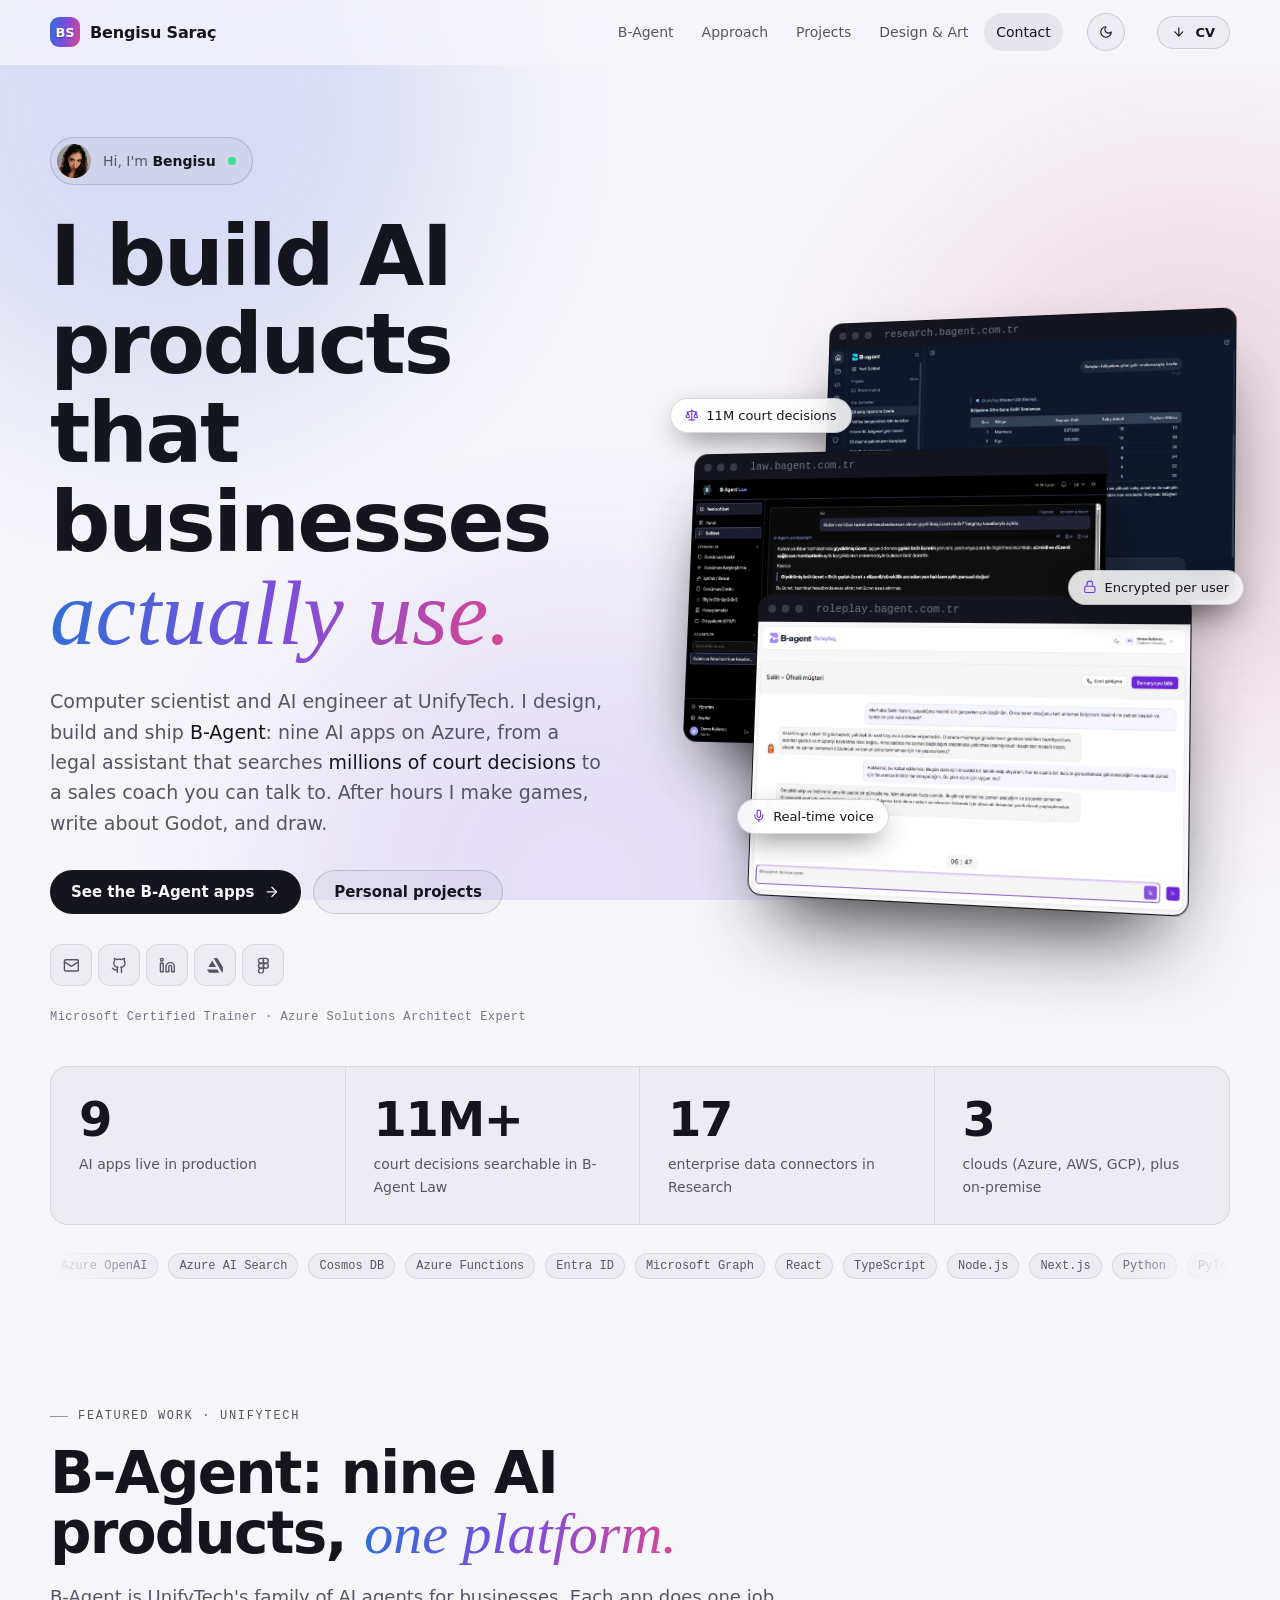
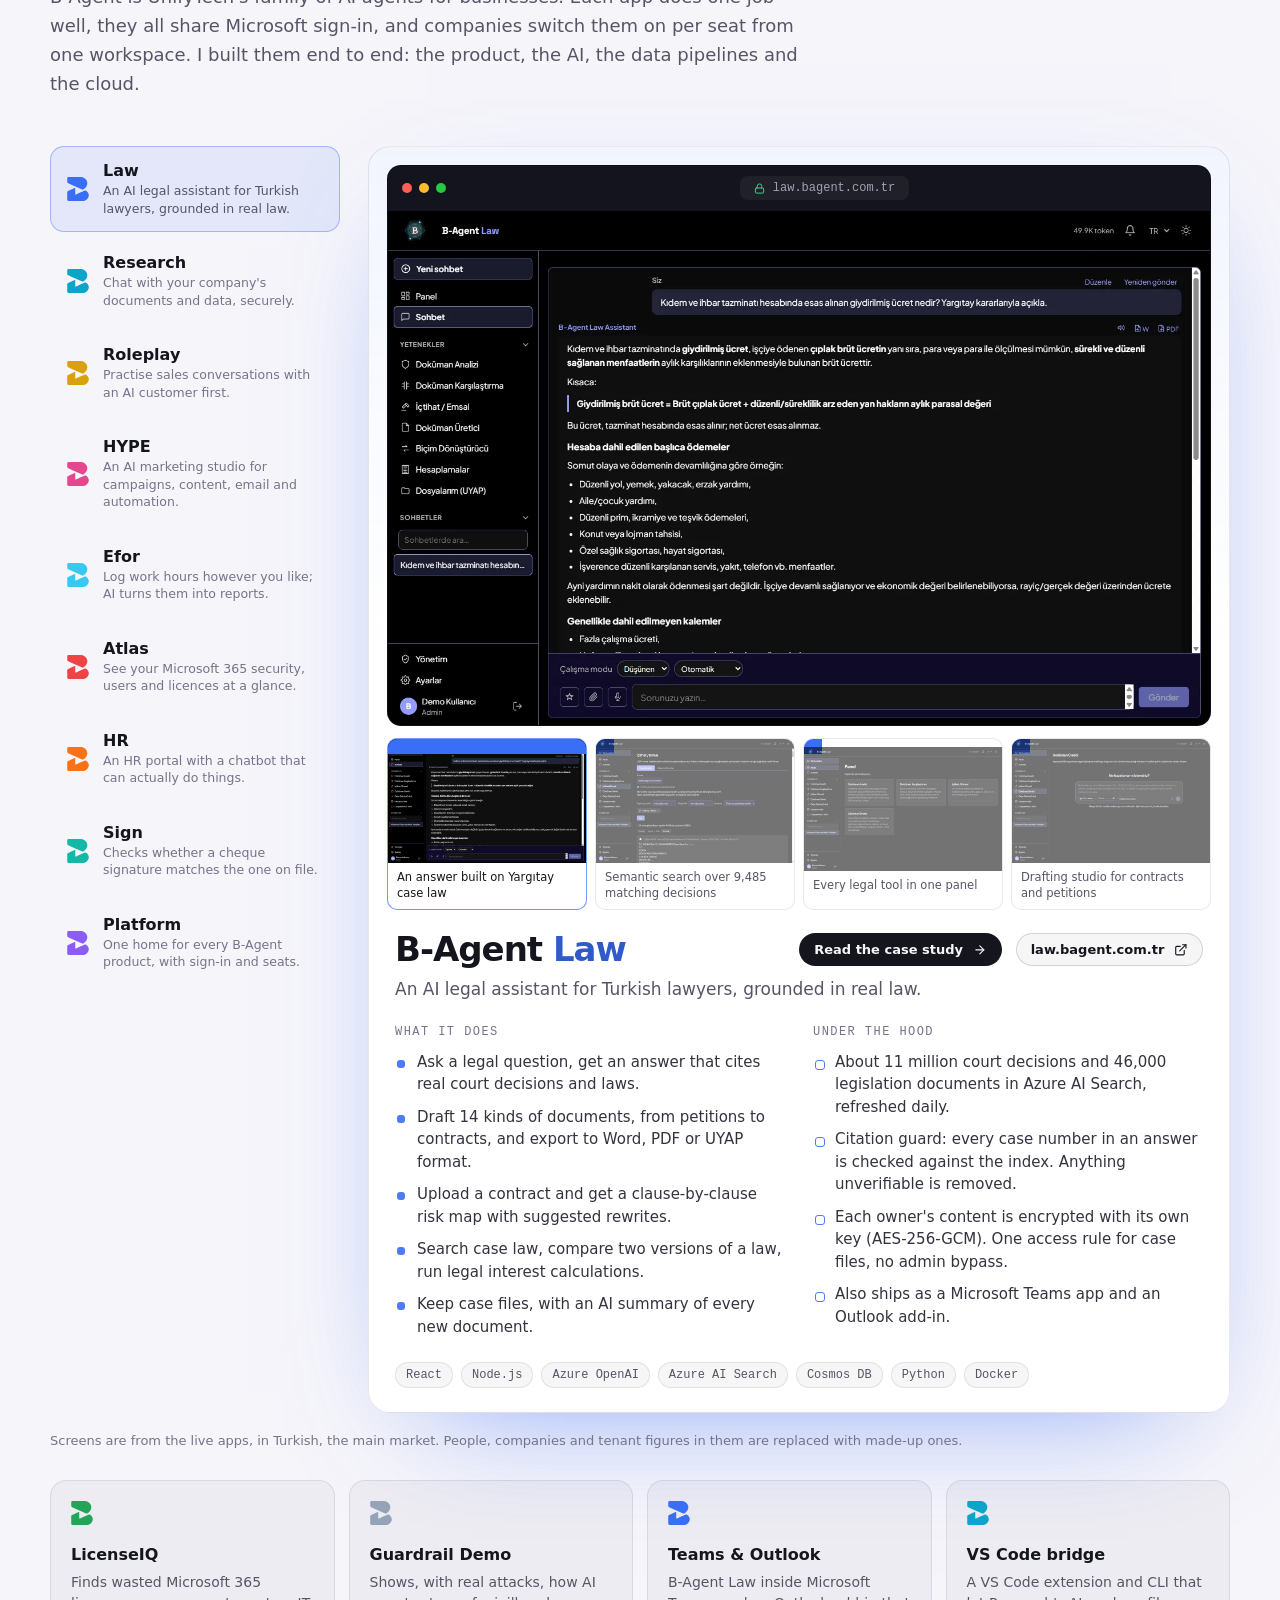
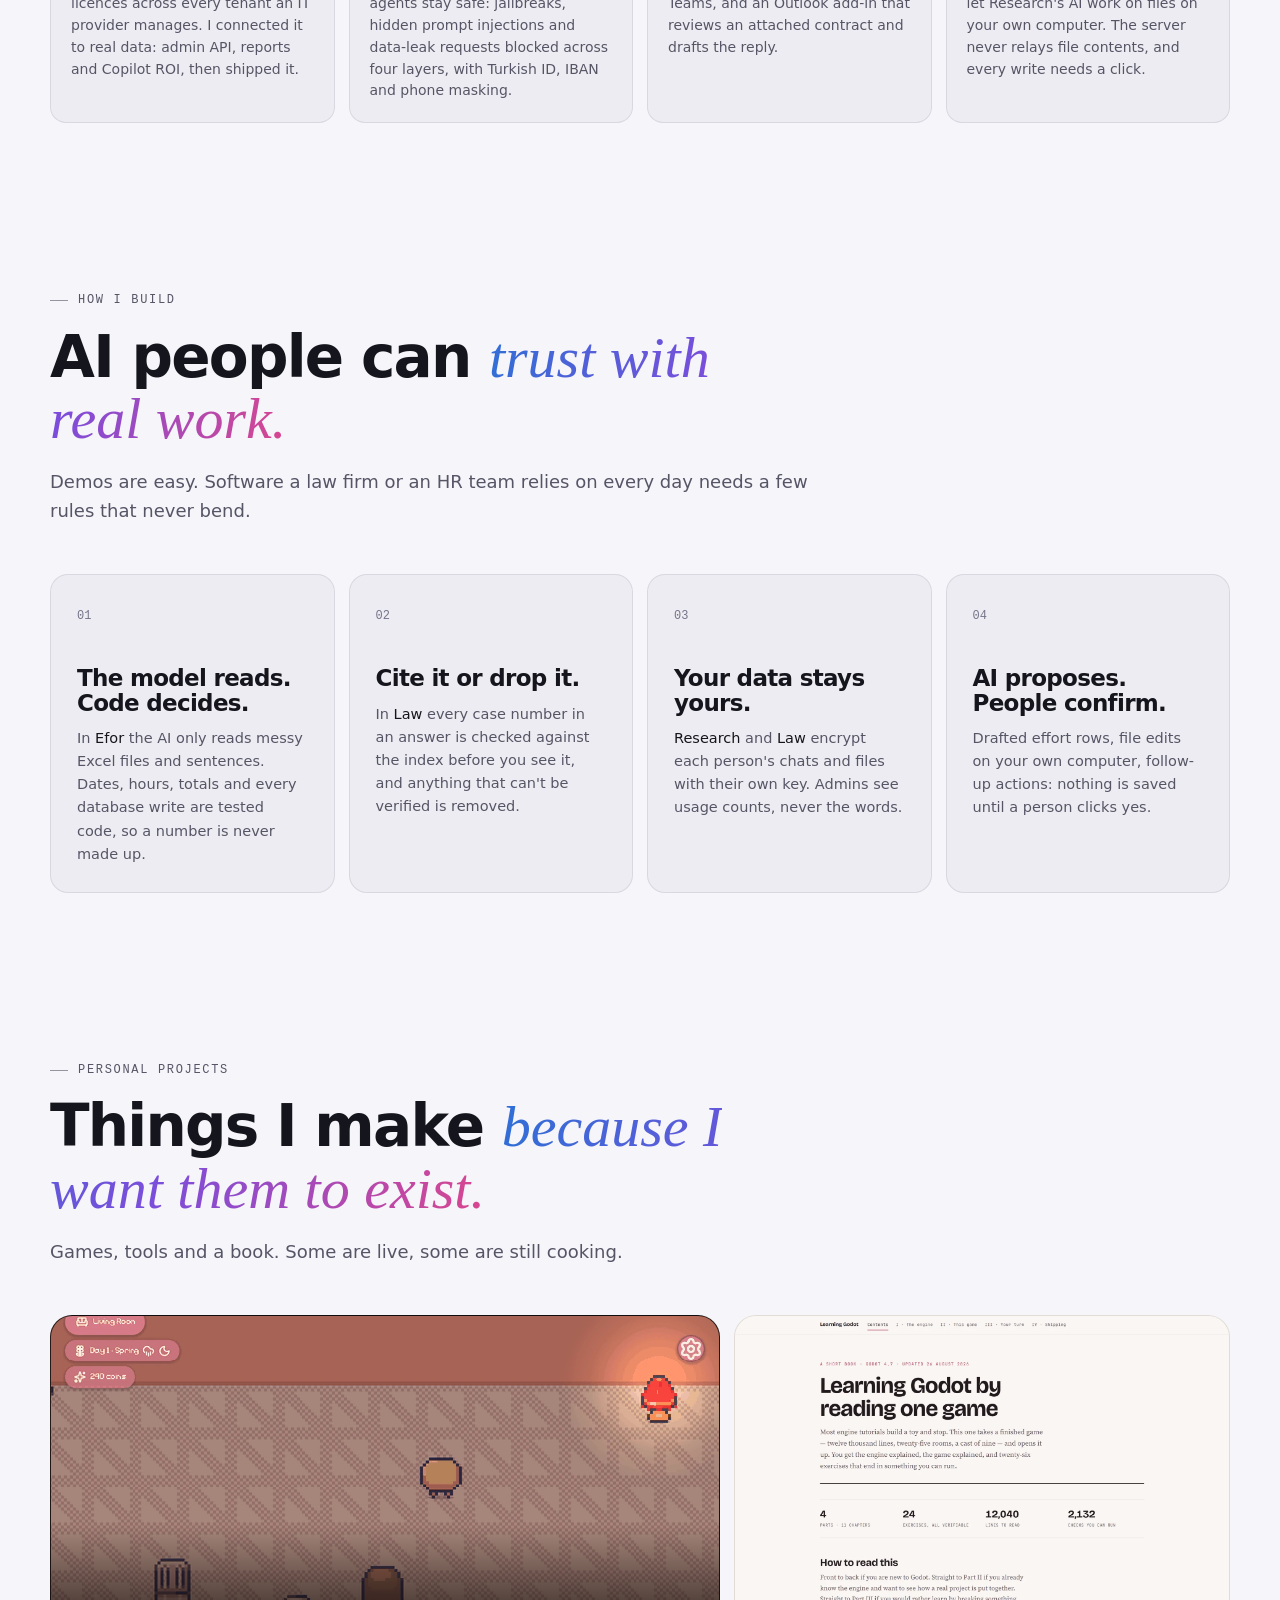
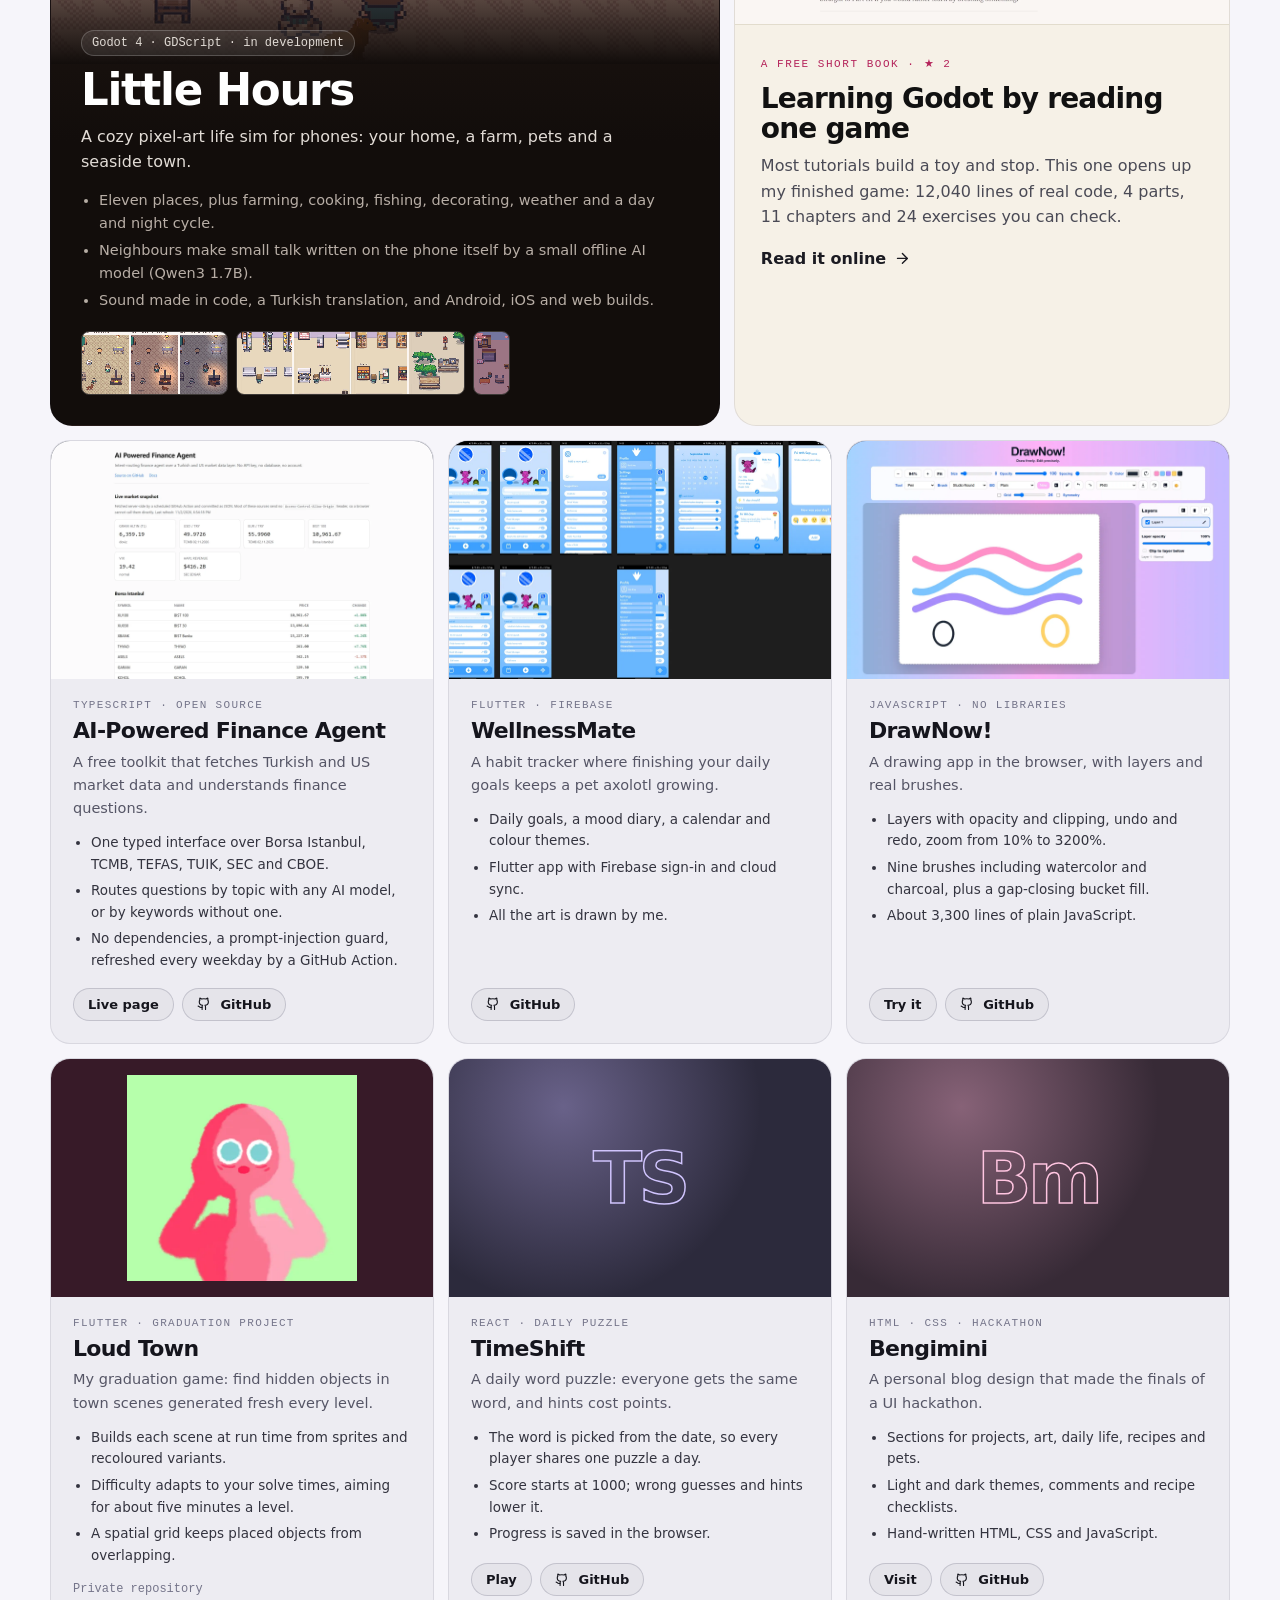
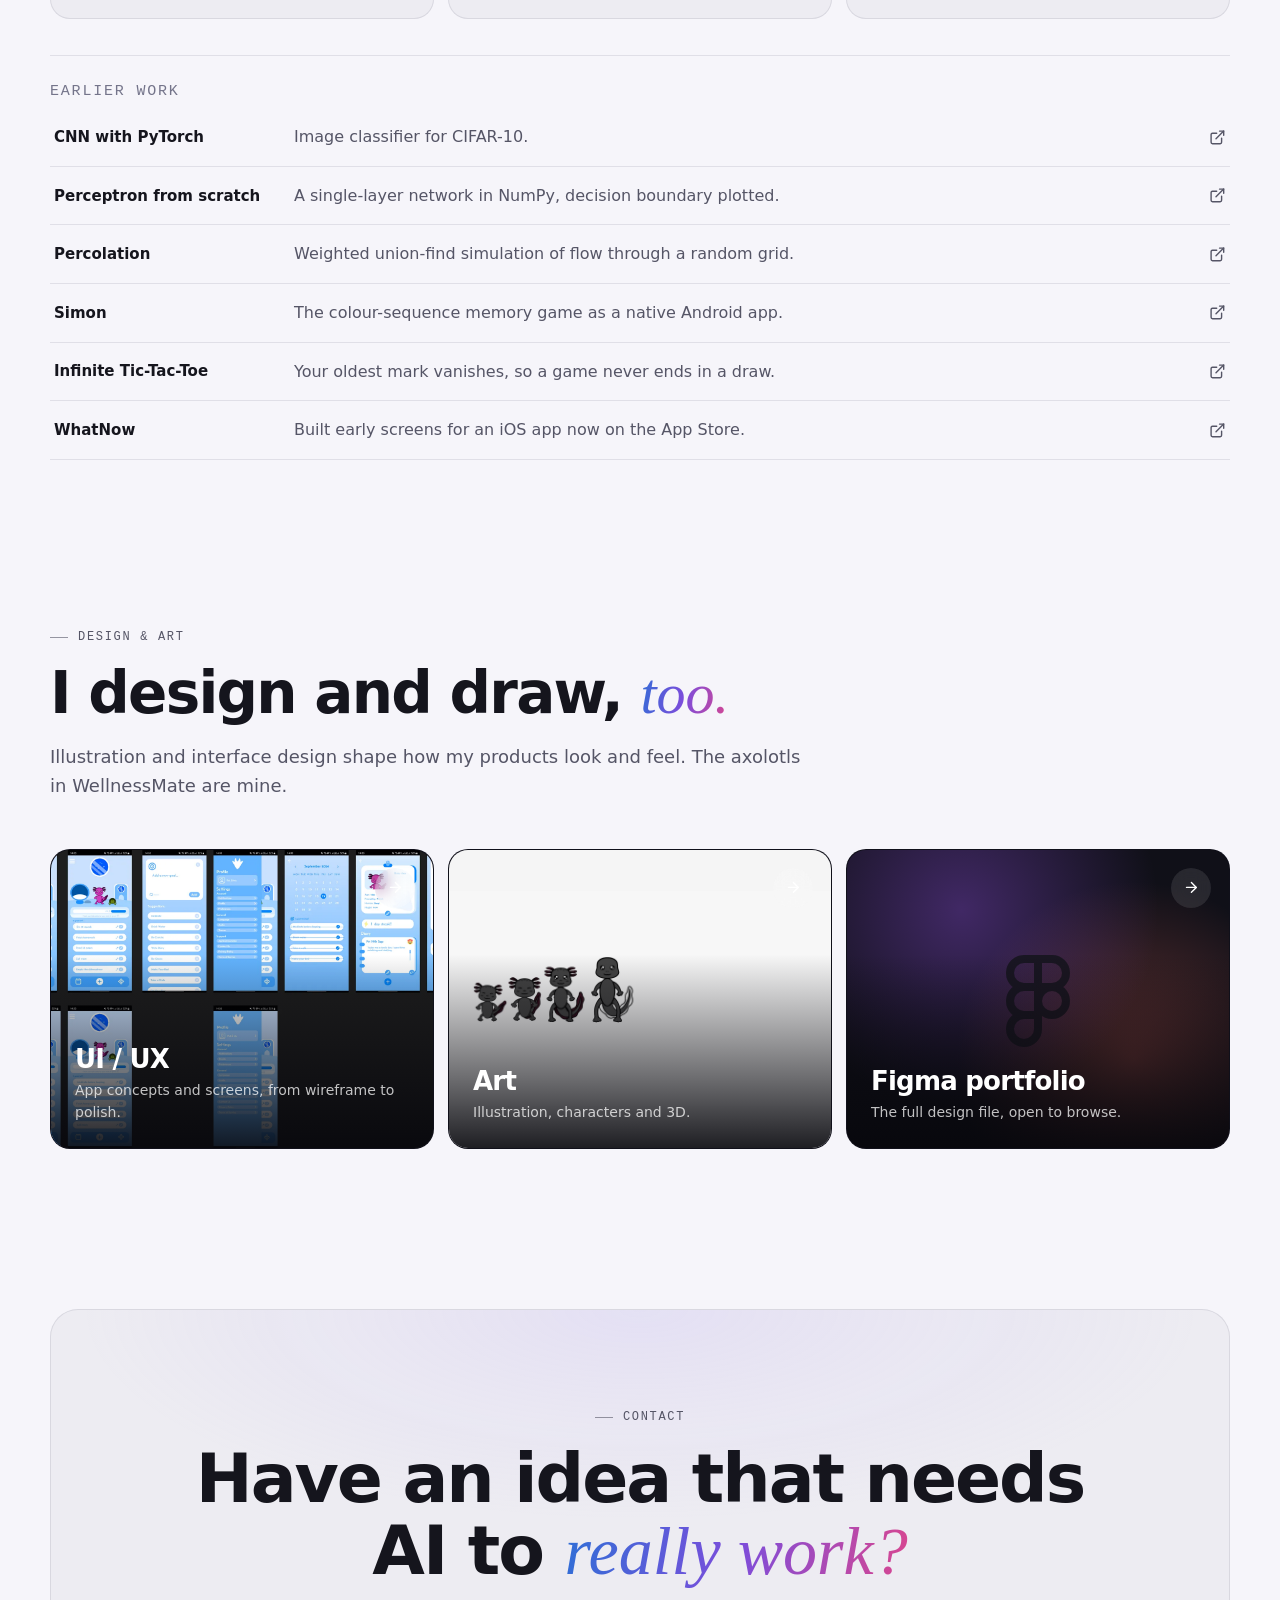
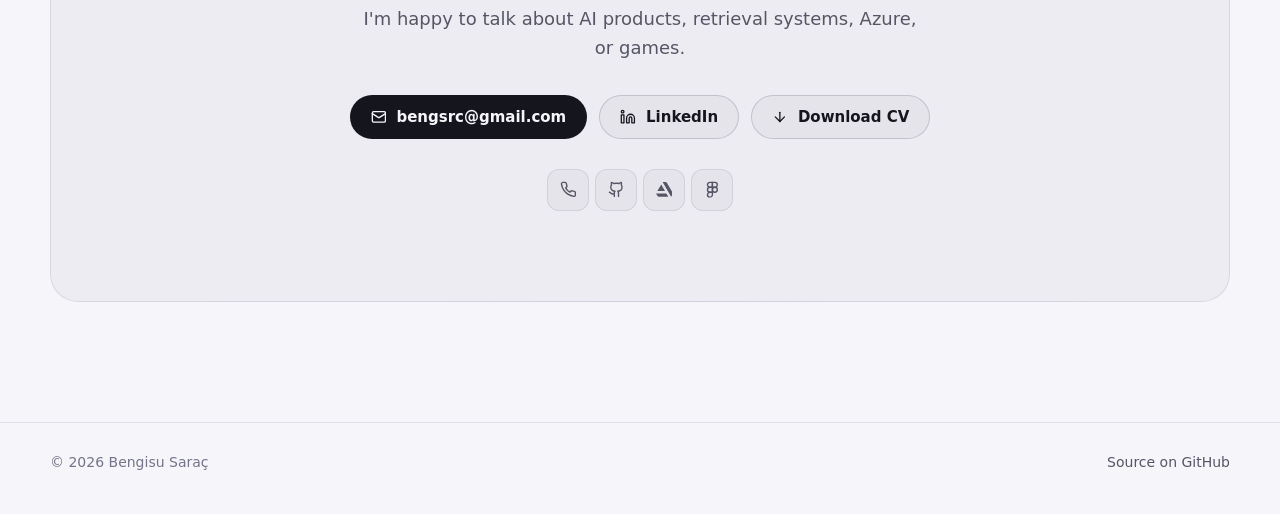
==== index.html @ 3b01404d "Case studies, light theme, and a site with no third-party code - work/*.html: a case study per B-Age" ====
<!DOCTYPE html>
<html lang="en">
<head>
  <meta charset="UTF-8" />
  <meta name="viewport" content="width=device-width, initial-scale=1" />
  <meta http-equiv="Content-Security-Policy" content="default-src 'self'; script-src 'self'; style-src 'self' 'unsafe-inline'; img-src 'self' data:; font-src 'self'; connect-src 'self'; object-src 'none'; base-uri 'self'; form-action 'none'; frame-src 'none'" />
  <meta name="referrer" content="strict-origin-when-cross-origin" />
  <link rel="preload" href="assets/fonts/inter-latin.woff2" as="font" type="font/woff2" crossorigin />
  <link rel="preload" href="assets/fonts/space-grotesk-latin.woff2" as="font" type="font/woff2" crossorigin />
  <script src="assets/theme.js"></script>
  <title>Bengisu Saraç – AI engineer</title>
  <meta name="description" content="Bengisu Saraç builds AI products that businesses use every day: B-Agent Law, Research, Roleplay, HYPE, Efor and more. Plus games, a Godot book and art." />
  <meta property="og:title" content="Bengisu Saraç – I build AI products that businesses actually use" />
  <meta property="og:description" content="Nine production AI apps on Azure, a Godot game, a free Godot book, and a lot of drawing." />
  <meta property="og:image" content="https://beng262.github.io/img/og.png" />
  <meta property="og:url" content="https://beng262.github.io/" />
  <meta property="og:type" content="website" />
  <meta name="twitter:card" content="summary_large_image" />
  <meta name="theme-color" content="#07070c" />
  <link rel="icon" href="favicon.svg" type="image/svg+xml" />
  <link rel="alternate icon" href="data:image/svg+xml,%3Csvg xmlns='http://www.w3.org/2000/svg' viewBox='0 0 64 64'%3E%3Cdefs%3E%3ClinearGradient id='g' x1='0' x2='1'%3E%3Cstop offset='0' stop-color='%2399cdeb'/%3E%3Cstop offset='.5' stop-color='%23b9a6ff'/%3E%3Cstop offset='1' stop-color='%23ffb6d9'/%3E%3C/linearGradient%3E%3C/defs%3E%3Crect width='64' height='64' rx='18' fill='url(%23g)'/%3E%3Ctext x='32' y='43' font-family='Arial' font-weight='700' font-size='28' text-anchor='middle' fill='%230b0b12'%3EBS%3C/text%3E%3C/svg%3E" />
  <link rel="stylesheet" href="assets/site.css" />
  <link rel="canonical" href="https://beng262.github.io/" />
  <script type="application/ld+json">{"@context": "https://schema.org", "@type": "Person", "name": "Bengisu Saraç", "url": "https://beng262.github.io/", "image": "https://beng262.github.io/img/profile.jpg", "jobTitle": "AI Engineer", "worksFor": {"@type": "Organization", "name": "UnifyTech"}, "email": "mailto:bengsrc@gmail.com", "sameAs": ["https://github.com/beng262", "https://linkedin.com/in/bengisarac14697", "https://bengisrc.artstation.com"], "knowsAbout": ["Retrieval-augmented generation", "AI agents", "Microsoft Azure", "Azure AI Search", "Computer vision", "Godot"], "hasCredential": [{"@type": "EducationalOccupationalCredential", "name": "Microsoft Certified Trainer"}, {"@type": "EducationalOccupationalCredential", "name": "Microsoft Certified: Azure Solutions Architect Expert"}]}</script>
  <style>
    /* ---------- Hero ---------- */
    .hero { padding: 72px 0 40px; min-height: calc(100vh - 64px); display: flex; align-items: center; }
    .hero .wrap { display: grid; grid-template-columns: 1.05fr 1fr; gap: 56px; align-items: center; }
    .hello { display: inline-flex; align-items: center; gap: 12px; padding: 6px 16px 6px 6px; border: 1px solid var(--line-2); border-radius: 999px; background: var(--surface); font-size: 14px; color: var(--muted); }
    .hello img { width: 34px; height: 34px; border-radius: 50%; object-fit: cover; }
    .hello b { color: var(--text); font-weight: 600; }
    .live-dot { width: 8px; height: 8px; border-radius: 50%; background: #3ddc97; box-shadow: 0 0 0 0 rgba(61,220,151,.6); animation: ping 2s infinite; }
    @keyframes ping { 70% { box-shadow: 0 0 0 8px rgba(61,220,151,0); } 100% { box-shadow: 0 0 0 0 rgba(61,220,151,0); } }
    .hero h1 { font-size: clamp(44px, 6.6vw, 88px); margin: 26px 0 24px; font-weight: 700; }
    .hero h1 .serif { font-size: 1.08em; }
    .hero .lead { font-size: clamp(17px, 1.5vw, 19px); color: var(--muted); max-width: 560px; margin: 0 0 32px; }
    .hero .lead b { color: var(--text); font-weight: 500; }
    .cta-row { display: flex; gap: 12px; flex-wrap: wrap; align-items: center; }
    .socials { display: flex; gap: 6px; margin-top: 30px; }
    .socials a { width: 42px; height: 42px; display: grid; place-items: center; border-radius: 12px; color: var(--muted); border: 1px solid var(--line); background: var(--surface); transition: .2s; text-decoration: none; }
    .socials a:hover { color: var(--text); transform: translateY(-3px); border-color: var(--line-2); }
    .creds { margin-top: 22px; font: 12px/1.5 var(--mono); color: var(--dim); letter-spacing: .04em; }

    .stage { position: relative; height: 560px; perspective: 1600px; }
    .stage .card3d { position: absolute; width: 78%; border-radius: 14px; overflow: hidden; border: 1px solid var(--line-2); background: #111; box-shadow: 0 40px 80px -30px rgba(0,0,0,.9), 0 0 0 1px rgba(255,255,255,.04) inset; transition: transform .6s cubic-bezier(.2,.7,.2,1); }
    .stage .card3d .bar { height: 26px; display: flex; align-items: center; gap: 6px; padding: 0 10px; background: #15151f; border-bottom: 1px solid var(--line); }
    .stage .card3d .bar i { width: 8px; height: 8px; border-radius: 50%; background: #3a3a4a; }
    .stage .card3d .bar span { margin-left: 8px; font: 11px var(--mono); color: var(--dim); }
    .stage .c1 { top: 0; right: 0; transform: rotateY(-14deg) rotateX(6deg) translateZ(-40px); }
    .stage .c2 { top: 150px; left: 0; transform: rotateY(-14deg) rotateX(6deg) translateZ(20px); }
    .stage .c3 { top: 300px; right: 6%; transform: rotateY(-14deg) rotateX(6deg) translateZ(80px); }
    .chip { position: absolute; z-index: 5; display: inline-flex; align-items: center; gap: 8px; padding: 9px 14px; border-radius: 999px; font: 500 13px var(--body); background: color-mix(in srgb, var(--bg-2) 86%, transparent); border: 1px solid var(--line-2); backdrop-filter: blur(10px); box-shadow: 0 10px 30px -10px rgba(0,0,0,.8); animation: float 6s ease-in-out infinite; }
    .chip .ic { color: var(--accent-ink); }
    .chip.k1 { top: 96px; left: -12px; }
    .chip.k2 { top: 268px; right: -14px; animation-delay: -2s; }
    .chip.k3 { bottom: 28px; left: 10%; animation-delay: -4s; }
    @keyframes float { 50% { transform: translateY(-10px); } }

    /* ---------- Stats + marquee ---------- */
    .stats { display: grid; grid-template-columns: repeat(4, 1fr); border: 1px solid var(--line); border-radius: var(--radius); background: var(--surface); overflow: hidden; }
    .stat { padding: 28px 28px 26px; border-right: 1px solid var(--line); }
    .stat:last-child { border-right: 0; }
    .stat b { display: block; font: 700 clamp(34px, 4vw, 48px)/1 var(--display); letter-spacing: -0.03em; }
    .stat span { display: block; color: var(--muted); font-size: 14px; margin-top: 10px; }
    .marquee { margin-top: 28px; overflow: hidden; mask-image: linear-gradient(90deg, transparent, #000 10%, #000 90%, transparent); -webkit-mask-image: linear-gradient(90deg, transparent, #000 10%, #000 90%, transparent); }
    .marquee .track { display: flex; gap: 10px; width: max-content; animation: scroll 50s linear infinite; }
    .marquee:hover .track { animation-play-state: paused; }
    @keyframes scroll { to { transform: translateX(-50%); } }

    /* ---------- B-Agent switcher ---------- */
    .bmark { width: 22px; height: 24px; flex: none; }
    .switcher { display: grid; grid-template-columns: 290px 1fr; gap: 28px; align-items: start; }
    .plist { display: flex; flex-direction: column; gap: 6px; position: sticky; top: 88px; }
    .pbtn { --c: #fff; display: flex; align-items: center; gap: 14px; width: 100%; text-align: left; padding: 14px 16px; border-radius: 14px; border: 1px solid transparent; background: transparent; color: var(--muted); cursor: pointer; font: inherit; transition: background .25s, border-color .25s, color .25s; position: relative; }
    .pbtn:hover { background: var(--surface); color: var(--text); }
    .pbtn[aria-selected="true"] { background: color-mix(in srgb, var(--c) 10%, transparent); border-color: color-mix(in srgb, var(--c) 40%, transparent); color: var(--text); }
    .pbtn .bmark path { fill: var(--c); }
    .pbtn strong { display: block; font: 600 16px var(--display); color: var(--text); }
    .pbtn small { display: block; font-size: 12.5px; line-height: 1.4; margin-top: 2px; color: var(--dim); }
    .pbtn[aria-selected="true"] small { color: var(--muted); }

    .panel { --c: #8b5cf6; border: 1px solid var(--line); border-radius: 22px; background: linear-gradient(180deg, color-mix(in srgb, var(--c) 7%, transparent), transparent 40%), var(--bg-2); padding: 18px; box-shadow: 0 40px 120px -60px color-mix(in srgb, var(--c) 70%, transparent); transition: box-shadow .6s; }
    .browser { border-radius: 14px; overflow: hidden; border: 1px solid var(--line-2); background: #0e0e16; }
    .browser .bar { display: flex; align-items: center; gap: 7px; padding: 10px 14px; background: #14141e; border-bottom: 1px solid var(--line); }
    .browser .bar i { width: 10px; height: 10px; border-radius: 50%; background: #34344a; }
    .browser .bar i:nth-child(1) { background: #ff5f57; } .browser .bar i:nth-child(2) { background: #febc2e; } .browser .bar i:nth-child(3) { background: #28c840; }
    .url { margin: 0 auto; display: inline-flex; align-items: center; gap: 8px; padding: 5px 14px; border-radius: 8px; background: rgba(255,255,255,.05); font: 12px var(--mono); color: #a1a1b5; max-width: 70%; overflow: hidden; white-space: nowrap; text-overflow: ellipsis; }
    .url .ic { width: 11px; height: 11px; color: #3ddc97; }
    .viewport { position: relative; aspect-ratio: 16 / 10; background: #0b0b12; cursor: zoom-in; overflow: hidden; }
    .viewport img { position: absolute; inset: 0; width: 100%; height: 100%; object-fit: cover; object-position: top center; opacity: 0; transform: scale(1.015); transition: opacity .55s ease, transform 1.2s ease; }
    .viewport img.on { opacity: 1; transform: none; }
    .viewport .zoom { position: absolute; right: 12px; bottom: 12px; z-index: 2; padding: 6px 10px; border-radius: 8px; font: 12px var(--mono); background: rgba(0,0,0,.6); color: #fff; opacity: 0; transition: opacity .2s; }
    .viewport:hover .zoom { opacity: 1; }
    .thumbs { display: grid; grid-template-columns: repeat(auto-fit, minmax(120px, 1fr)); gap: 8px; margin-top: 12px; }
    .thumb { position: relative; padding: 0; border: 1px solid var(--line); border-radius: 10px; overflow: hidden; background: var(--bg-2); cursor: pointer; text-align: left; color: var(--muted); font: inherit; }
    .thumb img { background: #0b0b12; width: 100%; aspect-ratio: 16/10; object-fit: cover; object-position: top; opacity: .55; transition: opacity .25s; }
    .thumb span { display: block; padding: 7px 9px 8px; font-size: 11.5px; line-height: 1.35; }
    .thumb.on { border-color: color-mix(in srgb, var(--c) 70%, transparent); color: var(--text); }
    .thumb.on img, .thumb:hover img { opacity: 1; }
    .thumb .prog { position: absolute; left: 0; top: 0; height: 2px; width: 0; background: var(--c); }
    .thumb.on .prog.run { animation: prog 6s linear forwards; }
    @keyframes prog { to { width: 100%; } }
    .pbody { padding: 22px 8px 6px; }
    .ptitle { display: flex; align-items: center; gap: 14px; flex-wrap: wrap; }
    .ptitle h3 { font-size: clamp(26px, 3vw, 34px); }
    .ptitle h3 em { font-style: normal; color: var(--c); filter: brightness(1.25); }
    :root[data-theme="light"] .ptitle h3 em { filter: brightness(.82); }
    .ptitle .btn.primary { margin-left: auto; }
    .ptitle .btn.primary + .btn { margin-left: 0; }
    .ptitle .btn { margin-left: auto; }
    .ptag { color: var(--muted); font-size: 17px; margin: 8px 0 22px; }
    .cols { display: grid; grid-template-columns: 1fr 1fr; gap: 28px; }
    .cols h4 { margin: 0 0 12px; font: 500 12px var(--mono); letter-spacing: .12em; text-transform: uppercase; color: var(--dim); }
    .cols ul { margin: 0; padding: 0; list-style: none; display: grid; gap: 10px; }
    .cols li { position: relative; padding-left: 22px; color: var(--text-2); font-size: 15px; line-height: 1.5; }
    .cols li::before { content: ""; position: absolute; left: 2px; top: 9px; width: 8px; height: 8px; border-radius: 3px; background: var(--c); opacity: .9; }
    .cols .hood li::before { background: transparent; border: 1.5px solid var(--c); }
    .stack { display: flex; gap: 8px; flex-wrap: wrap; margin-top: 24px; }
    .note { margin-top: 18px; font-size: 13px; color: var(--dim); }
    .fade-swap { animation: swap .5s ease; }
    @keyframes swap { from { opacity: 0; transform: translateY(8px); } }

    .more { display: grid; grid-template-columns: repeat(4, 1fr); gap: 14px; margin-top: 28px; }
    .mini { --c: #fff; padding: 20px; border-radius: 16px; border: 1px solid var(--line); background: var(--surface); }
    .mini h4 { margin: 12px 0 8px; font: 600 16px var(--display); }
    .mini p { margin: 0; color: var(--muted); font-size: 14px; line-height: 1.55; }
    .mini .bmark path { fill: var(--c); }

    /* ---------- Principles ---------- */
    .rules { display: grid; grid-template-columns: repeat(4, 1fr); gap: 14px; }
    .rule { position: relative; padding: 26px; border-radius: var(--radius); border: 1px solid var(--line); background: var(--surface); overflow: hidden; }
    .rule .n { font: 500 12px var(--mono); color: var(--dim); }
    .rule h3 { font-size: 23px; margin: 40px 0 12px; }
    .rule p { color: var(--muted); font-size: 14.5px; margin: 0; }
    .rule p b { color: var(--text); font-weight: 500; }
    .spot::after { content: ""; position: absolute; inset: 0; pointer-events: none; opacity: 0; transition: opacity .3s; background: radial-gradient(420px circle at var(--mx, 50%) var(--my, 50%), rgba(185,166,255,.13), transparent 45%); }
    .spot:hover::after { opacity: 1; }

    /* ---------- Personal projects ---------- */
    .feature { display: grid; grid-template-columns: 1.35fr 1fr; gap: 14px; margin-bottom: 14px; }
    .game { position: relative; border-radius: 22px; overflow: hidden; border: 1px solid var(--line); background: linear-gradient(180deg, #2a1d17, #120d0b 60%); display: flex; flex-direction: column; }
    .game .shot { position: relative; overflow: hidden; aspect-ratio: 1344 / 700; cursor: zoom-in; }
    .game .bg { width: 100%; height: 100%; object-fit: cover; object-position: center 60%; image-rendering: pixelated; transition: transform 8s ease; }
    .game:hover .bg { transform: scale(1.05); }
    .game .shot::after { content: ""; position: absolute; inset: auto 0 0 0; height: 40%; background: linear-gradient(180deg, transparent, #120d0b); }
    .game .txt { position: relative; padding: 4px 30px 30px; margin-top: -40px; }
    .game h3 { font-size: clamp(30px, 3.4vw, 44px); margin: 12px 0 10px; color: #fff; }
    .game .tag { color: #e2dcd6; border-color: rgba(255,255,255,.2); background: rgba(255,255,255,.08); }
    .game p { color: #e2dcd6; max-width: 560px; margin: 0 0 14px; }
    .game ul { margin: 0 0 18px; padding-left: 18px; color: #b8aea6; font-size: 14.5px; max-width: 600px; display: grid; gap: 4px; }
    .game .strip { display: flex; gap: 8px; flex-wrap: wrap; }
    .game .strip img { height: 64px; width: auto; border-radius: 8px; border: 1px solid rgba(255,255,255,.18); image-rendering: pixelated; cursor: zoom-in; transition: transform .2s; }
    .game .strip img:hover { transform: translateY(-3px); }
    .book { border-radius: 22px; border: 1px solid var(--line); background: #f6f1e7; color: #1b1b22; overflow: hidden; display: flex; flex-direction: column; text-decoration: none; transition: transform .3s; }
    .book:hover { transform: translateY(-4px); }
    .book img { width: 100%; aspect-ratio: 16/10; object-fit: cover; object-position: top; border-bottom: 1px solid #e2dccd; }
    .book .txt { padding: 24px 26px 26px; }
    .book .k { font: 500 11px var(--mono); letter-spacing: .14em; text-transform: uppercase; color: #b4235a; }
    .book h3 { font-size: 28px; margin: 10px 0 10px; color: #111; }
    .book p { margin: 0 0 16px; color: #4a4a55; }
    .book .go { font-weight: 600; display: inline-flex; gap: 8px; align-items: center; }

    .pgrid { display: grid; grid-template-columns: repeat(3, 1fr); gap: 14px; }
    .proj { --c: #b9a6ff; position: relative; border-radius: 20px; border: 1px solid var(--line); background: var(--surface); overflow: hidden; display: flex; flex-direction: column; transition: transform .3s, border-color .3s; }
    .proj:hover { transform: translateY(-4px); border-color: var(--line-2); }
    .proj .media { aspect-ratio: 16/10; overflow: hidden; background: color-mix(in srgb, var(--c) 18%, #0b0b12); display: grid; place-items: center; position: relative; }
    .proj .media img { width: 100%; height: 100%; object-fit: cover; object-position: top; transition: transform .6s; }
    .proj .media img.contain { object-fit: contain; width: 62%; height: 86%; }
    .proj:hover .media img { transform: scale(1.04); }
    .proj .tile { font: 700 72px var(--display); letter-spacing: -0.05em; color: transparent; -webkit-text-stroke: 1.5px color-mix(in srgb, var(--c) 80%, white); background: radial-gradient(circle at 30% 20%, color-mix(in srgb, var(--c) 40%, transparent), transparent 60%); width: 100%; height: 100%; display: grid; place-items: center; }
    .proj .body { padding: 20px 22px 22px; display: flex; flex-direction: column; flex: 1; }
    .proj .k { font: 500 11px var(--mono); letter-spacing: .12em; text-transform: uppercase; color: var(--dim); }
    .proj h3 { font-size: 22px; margin: 8px 0 8px; }
    .proj p { margin: 0 0 12px; color: var(--muted); font-size: 14.5px; }
    .proj ul { margin: 0 0 16px; padding-left: 18px; color: var(--text-2); font-size: 13.5px; display: grid; gap: 5px; }
    .proj .links { margin-top: auto; display: flex; gap: 8px; flex-wrap: wrap; align-items: center; }
    .proj .links small { color: var(--dim); font: 12px var(--mono); }

    .earlier { margin-top: 36px; border-top: 1px solid var(--line); }
    .earlier a { display: grid; grid-template-columns: 220px 1fr auto; gap: 20px; align-items: center; padding: 16px 4px; border-bottom: 1px solid var(--line); text-decoration: none; color: var(--muted); transition: color .2s, padding .2s; }
    .earlier a:hover { color: var(--text); padding-left: 12px; }
    .earlier b { color: var(--text); font: 600 15px var(--display); }

    /* ---------- Design + art ---------- */
    .crafts { display: grid; grid-template-columns: repeat(3, 1fr); gap: 14px; }
    .craft { position: relative; min-height: 300px; border-radius: 20px; overflow: hidden; border: 1px solid var(--line); text-decoration: none; display: flex; align-items: flex-end; background: #101018; }
    .craft img { position: absolute; inset: 0; width: 100%; height: 100%; object-fit: cover; transition: transform .7s; }
    .craft:hover img { transform: scale(1.06); }
    .craft::before { content: ""; position: absolute; inset: 0; z-index: 1; background: linear-gradient(180deg, transparent 35%, rgba(7,7,12,.9)); }
    .craft .txt { position: relative; z-index: 2; padding: 24px; }
    .craft h3 { font-size: 26px; margin: 0 0 6px; color: #fff; }
    .craft p { margin: 0; color: rgba(255,255,255,.75); font-size: 14px; }
    .craft .arrow { color: #fff; position: absolute; top: 18px; right: 18px; z-index: 2; width: 40px; height: 40px; border-radius: 50%; display: grid; place-items: center; background: rgba(255,255,255,.1); backdrop-filter: blur(8px); transition: transform .3s; }
    .craft:hover .arrow { transform: rotate(-45deg); }

    /* ---------- Contact ---------- */
    .contact { text-align: center; padding: 90px 28px; border-radius: 28px; border: 1px solid var(--line); background: radial-gradient(800px 300px at 50% 0%, rgba(185,166,255,.16), transparent 70%), var(--surface); position: relative; overflow: hidden; }
    .contact h2 { font-size: clamp(36px, 5.4vw, 68px); margin: 18px auto 18px; max-width: 900px; }
    .contact p { color: var(--muted); font-size: 18px; margin: 0 auto 32px; max-width: 560px; }
    .contact .cta-row { justify-content: center; }
    .contact .socials { justify-content: center; }

    /* ---------- Lightbox ---------- */
    .lb { position: fixed; inset: 0; z-index: 100; display: none; place-items: center; background: rgba(3,3,6,.9); backdrop-filter: blur(6px); padding: 24px; }
    .lb.open { display: grid; }
    .lb img { max-width: min(1500px, 96vw); max-height: 84vh; width: auto; border-radius: 12px; box-shadow: 0 40px 120px -20px #000; border: 1px solid var(--line-2); }
    .lb figcaption { text-align: center; color: var(--muted); margin-top: 14px; font-size: 14px; }
    .lb button { position: absolute; top: 50%; transform: translateY(-50%); width: 48px; height: 48px; border-radius: 50%; border: 1px solid var(--line-2); background: rgba(255,255,255,.06); color: #fff; font-size: 18px; cursor: pointer; }
    .lb .prev { left: 18px; } .lb .next { right: 18px; }
    .lb .x { top: 22px; right: 22px; transform: none; }

    @media (max-width: 1080px) {
      .hero .wrap { grid-template-columns: 1fr; }
      .stage { height: 460px; max-width: 640px; }
      .switcher { grid-template-columns: 1fr; }
      .plist { position: static; flex-direction: row; overflow-x: auto; padding-bottom: 6px; scrollbar-width: none; }
      .plist::-webkit-scrollbar { display: none; }
      .pbtn { flex: none; width: auto; padding: 10px 14px; }
      .pbtn small { display: none; }
      .rules, .more { grid-template-columns: repeat(2, 1fr); }
      .feature { grid-template-columns: 1fr; }
      .pgrid, .crafts { grid-template-columns: repeat(2, 1fr); }
    }
    @media (max-width: 680px) {
      .hero { padding-top: 40px; min-height: 0; }
      .stage { height: 380px; }
      .stage .card3d { width: 84%; }
      .stage .c2 { top: 90px; }
      .stage .c3 { top: 180px; }
      .chip { font-size: 12px; padding: 7px 11px; }
      .chip.k1 { top: 50px; } .chip.k2 { top: 170px; right: 0; } .chip.k3 { bottom: 0; }
      .stats { grid-template-columns: 1fr 1fr; }
      .stat:nth-child(2) { border-right: 0; }
      .stat:nth-child(-n+2) { border-bottom: 1px solid var(--line); }
      .stat { padding: 22px 18px; }
      .cols, .rules, .more, .pgrid, .crafts { grid-template-columns: 1fr; }
      .panel { padding: 10px; border-radius: 18px; }
      .pbody { padding: 18px 6px 6px; }
      .ptitle .btn { margin-left: 0; }
      .thumbs { grid-template-columns: repeat(2, 1fr); }
      .game .txt { padding: 22px; }
      .earlier a { grid-template-columns: 1fr auto; }
      .earlier a span.d { grid-column: 1 / -1; grid-row: 2; font-size: 14px; }
      .contact { padding: 64px 20px; }
      .lb .prev, .lb .next { top: auto; bottom: 18px; transform: none; }
    }
  </style>
</head>
<body>
  <script src="assets/icons.js"></script>
  <div class="aurora" aria-hidden="true"><span></span><span></span><span></span></div>
  <div class="grain" aria-hidden="true"></div>

  <header class="nav" id="nav">
    <div class="wrap">
      <a class="logo" href="#top" aria-label="Bengisu Saraç, home"><i>BS</i> Bengisu Saraç</a>
      <nav class="nav-links" id="navLinks" aria-label="Main">
        <a href="#bagent">B-Agent</a>
        <a href="#approach">Approach</a>
        <a href="#projects">Projects</a>
        <a href="#craft">Design &amp; Art</a>
        <a href="#contact">Contact</a>
      </nav>
      <button class="theme-btn" id="themeBtn" type="button" aria-label="Switch theme"><svg class="ic sun" aria-hidden="true"><use href="#i-sun"></use></svg><svg class="ic moon" aria-hidden="true"><use href="#i-moon"></use></svg></button>
      <a class="btn sm nav-cta" href="https://drive.google.com/file/d/15oH0CYgk0YsIZLbqNvHkg4cGzW2810-0/view?usp=drive_link" target="_blank" rel="noopener"><svg class="ic" aria-hidden="true"><use href="#i-down"></use></svg> CV</a>
      <button class="menu-btn" id="menuBtn" aria-label="Open menu" aria-expanded="false" aria-controls="navLinks"><svg class="ic" aria-hidden="true"><use href="#i-menu"></use></svg></button>
    </div>
  </header>

  <main id="top">
    <!-- Hero -->
    <section class="hero">
      <div class="wrap">
        <div>
          <span class="hello reveal"><img src="img/profile.jpg" alt="" /> <span>Hi, I'm <b>Bengisu</b></span> <span class="live-dot" title="Shipping"></span></span>
          <h1 class="reveal">I build AI products that businesses <span class="serif grad">actually use.</span></h1>
          <p class="lead reveal">Computer scientist and AI engineer at UnifyTech. I design, build and ship <b>B-Agent</b>: nine AI apps on Azure, from a legal assistant that searches <b>millions of court decisions</b> to a sales coach you can talk to. After hours I make games, write about Godot, and draw.</p>
          <div class="cta-row reveal">
            <a class="btn primary" href="#bagent">See the B-Agent apps <svg class="ic" aria-hidden="true"><use href="#i-right"></use></svg></a>
            <a class="btn" href="#projects">Personal projects</a>
          </div>
          <div class="socials reveal">
            <a href="mailto:bengsrc@gmail.com" title="Email" aria-label="Email"><svg class="ic" aria-hidden="true"><use href="#i-mail"></use></svg></a>
            <a href="https://github.com/beng262" target="_blank" rel="noopener" title="GitHub" aria-label="GitHub"><svg class="ic" aria-hidden="true"><use href="#i-github"></use></svg></a>
            <a href="https://linkedin.com/in/bengisarac14697" target="_blank" rel="noopener" title="LinkedIn" aria-label="LinkedIn"><svg class="ic" aria-hidden="true"><use href="#i-linkedin"></use></svg></a>
            <a href="https://bengisrc.artstation.com" target="_blank" rel="noopener" title="ArtStation" aria-label="ArtStation"><svg class="ic" aria-hidden="true"><use href="#i-artstation"></use></svg></a>
            <a href="https://www.figma.com/design/cfYIqVr6bICi37Y1FilpQa/Figma-Portfolio?node-id=0-1&amp;t=ScNDVolUz8QFxUXT-1" target="_blank" rel="noopener" title="Figma" aria-label="Figma"><svg class="ic" aria-hidden="true"><use href="#i-figma"></use></svg></a>
          </div>
          <div class="creds reveal">Microsoft Certified Trainer · Azure Solutions Architect Expert</div>
        </div>
        <div class="stage reveal" id="stage" aria-hidden="true">
          <div class="card3d c1"><div class="bar"><i></i><i></i><i></i><span>research.bagent.com.tr</span></div><img src="img/research/answer.webp" alt="" /></div>
          <div class="card3d c2"><div class="bar"><i></i><i></i><i></i><span>law.bagent.com.tr</span></div><img src="img/law/chat.webp" alt="" /></div>
          <div class="card3d c3"><div class="bar"><i></i><i></i><i></i><span>roleplay.bagent.com.tr</span></div><img src="img/roleplay/chat.webp" alt="" /></div>
          <span class="chip k1"><svg class="ic" aria-hidden="true"><use href="#i-scale"></use></svg> 11M court decisions</span>
          <span class="chip k2"><svg class="ic" aria-hidden="true"><use href="#i-lock"></use></svg> Encrypted per user</span>
          <span class="chip k3"><svg class="ic" aria-hidden="true"><use href="#i-mic"></use></svg> Real-time voice</span>
        </div>
      </div>
    </section>

    <!-- Stats -->
    <section class="wrap" aria-label="In numbers">
      <div class="stats reveal">
        <div class="stat"><b data-count="9">0</b><span>AI apps live in production</span></div>
        <div class="stat"><b data-count="11" data-suffix="M+">0</b><span>court decisions searchable in B-Agent Law</span></div>
        <div class="stat"><b data-count="17">0</b><span>enterprise data connectors in Research</span></div>
        <div class="stat"><b data-count="3">0</b><span>clouds (Azure, AWS, GCP), plus on-premise</span></div>
      </div>
      <div class="marquee" aria-hidden="true"><div class="track" id="track"></div></div>
    </section>

    <!-- B-Agent -->
    <section class="section" id="bagent">
      <div class="wrap">
        <div class="section-head reveal">
          <span class="eyebrow">Featured work · UnifyTech</span>
          <h2>B-Agent: nine AI products, <span class="serif grad">one platform.</span></h2>
          <p>B-Agent is UnifyTech's family of AI agents for businesses. Each app does one job well, they all share Microsoft sign-in, and companies switch them on per seat from one workspace. I built them end to end: the product, the AI, the data pipelines and the cloud.</p>
        </div>
        <div class="switcher reveal">
          <div class="plist" id="plist" role="tablist" aria-label="B-Agent products"></div>
          <div class="panel" id="panel" role="tabpanel"></div>
        </div>
        <p class="note">Screens are from the live apps, in Turkish, the main market. People, companies and tenant figures in them are replaced with made-up ones.</p>
        <div class="more" id="more"></div>
      </div>
    </section>

    <!-- Approach -->
    <section class="section" id="approach">
      <div class="wrap">
        <div class="section-head reveal">
          <span class="eyebrow">How I build</span>
          <h2>AI people can <span class="serif grad">trust with real work.</span></h2>
          <p>Demos are easy. Software a law firm or an HR team relies on every day needs a few rules that never bend.</p>
        </div>
        <div class="rules">
          <article class="rule spot reveal"><span class="n">01</span><h3>The model reads. Code decides.</h3><p>In <b>Efor</b> the AI only reads messy Excel files and sentences. Dates, hours, totals and every database write are tested code, so a number is never made up.</p></article>
          <article class="rule spot reveal"><span class="n">02</span><h3>Cite it or drop it.</h3><p>In <b>Law</b> every case number in an answer is checked against the index before you see it, and anything that can't be verified is removed.</p></article>
          <article class="rule spot reveal"><span class="n">03</span><h3>Your data stays yours.</h3><p><b>Research</b> and <b>Law</b> encrypt each person's chats and files with their own key. Admins see usage counts, never the words.</p></article>
          <article class="rule spot reveal"><span class="n">04</span><h3>AI proposes. People confirm.</h3><p>Drafted effort rows, file edits on your own computer, follow-up actions: nothing is saved until a person clicks yes.</p></article>
        </div>
      </div>
    </section>

    <!-- Personal projects -->
    <section class="section" id="projects">
      <div class="wrap">
        <div class="section-head reveal">
          <span class="eyebrow">Personal projects</span>
          <h2>Things I make <span class="serif grad">because I want them to exist.</span></h2>
          <p>Games, tools and a book. Some are live, some are still cooking.</p>
        </div>
        <div class="feature">
          <article class="game reveal">
            <div class="shot"><img class="bg" src="img/personal/topia-landscape.webp" alt="Little Hours: a pixel-art living room with the player and a dog" data-zoom="Little Hours: the living room, with the player and the dog" /></div>
            <div class="txt">
              <span class="tag">Godot 4 · GDScript · in development</span>
              <h3>Little Hours</h3>
              <p>A cozy pixel-art life sim for phones: your home, a farm, pets and a seaside town.</p>
              <ul>
                <li>Eleven places, plus farming, cooking, fishing, decorating, weather and a day and night cycle.</li>
                <li>Neighbours make small talk written on the phone itself by a small offline AI model (Qwen3 1.7B).</li>
                <li>Sound made in code, a Turkish translation, and Android, iOS and web builds.</li>
              </ul>
              <div class="strip">
                <img src="img/personal/topia-light.webp" alt="The same room at midday, dusk and night" data-zoom="Midday, dusk and night: the lighting changes through the day" />
                <img src="img/personal/topia-town.webp" alt="Town shops" data-zoom="The seaside town" />
                <img src="img/personal/topia-dusk.webp" alt="High street at dusk" data-zoom="High street at dusk" />
              </div>
            </div>
          </article>
          <a class="book reveal" href="https://beng262.github.io/learning-godot/" target="_blank" rel="noopener">
            <img src="img/personal/godot-book.webp" alt="Learning Godot by reading one game, the book's first page" />
            <div class="txt">
              <span class="k">A free short book · ★ 2</span>
              <h3>Learning Godot by reading one game</h3>
              <p>Most tutorials build a toy and stop. This one opens up my finished game: 12,040 lines of real code, 4 parts, 11 chapters and 24 exercises you can check.</p>
              <span class="go">Read it online <svg class="ic" aria-hidden="true"><use href="#i-right"></use></svg></span>
            </div>
          </a>
        </div>
        <div class="pgrid" id="pgrid"></div>
        <div class="earlier reveal" id="earlier"><h3 style="font-size:15px;font-family:var(--mono);font-weight:500;color:var(--dim);letter-spacing:.12em;text-transform:uppercase;margin:28px 0 8px">Earlier work</h3></div>
      </div>
    </section>

    <!-- Design + art -->
    <section class="section" id="craft">
      <div class="wrap">
        <div class="section-head reveal">
          <span class="eyebrow">Design &amp; art</span>
          <h2>I design and draw, <span class="serif grad">too.</span></h2>
          <p>Illustration and interface design shape how my products look and feel. The axolotls in WellnessMate are mine.</p>
        </div>
        <div class="crafts">
          <a class="craft reveal" href="uiux.html"><img src="img/personal/wellness-screens.webp" alt="" /><span class="arrow"><svg class="ic" aria-hidden="true"><use href="#i-right"></use></svg></span><div class="txt"><h3>UI / UX</h3><p>App concepts and screens, from wireframe to polish.</p></div></a>
          <a class="craft reveal" href="art.html"><img src="img/personal/wellness-axolotls.webp" alt="" style="object-fit:contain;background:#f5f5f5" /><span class="arrow"><svg class="ic" aria-hidden="true"><use href="#i-right"></use></svg></span><div class="txt"><h3>Art</h3><p>Illustration, characters and 3D.</p></div></a>
          <a class="craft reveal" href="https://www.figma.com/design/cfYIqVr6bICi37Y1FilpQa/Figma-Portfolio?node-id=0-1&amp;t=ScNDVolUz8QFxUXT-1" target="_blank" rel="noopener"><div style="position:absolute;inset:0;display:grid;place-items:center;background:radial-gradient(circle at 30% 20%,#a259ff55,transparent 55%),radial-gradient(circle at 75% 70%,#ff726255,transparent 50%),#101018"><svg class="ic" aria-hidden="true" style="width:96px;height:96px;opacity:.85"><use href="#i-figma"></use></svg></div><span class="arrow"><svg class="ic" aria-hidden="true"><use href="#i-right"></use></svg></span><div class="txt"><h3>Figma portfolio</h3><p>The full design file, open to browse.</p></div></a>
        </div>
      </div>
    </section>

    <!-- Contact -->
    <section class="section" id="contact">
      <div class="wrap">
        <div class="contact reveal spot">
          <span class="eyebrow">Contact</span>
          <h2>Have an idea that needs AI to <span class="serif grad">really work?</span></h2>
          <p>I'm happy to talk about AI products, retrieval systems, Azure, or games.</p>
          <div class="cta-row">
            <a class="btn primary" href="mailto:bengsrc@gmail.com"><svg class="ic" aria-hidden="true"><use href="#i-mail"></use></svg> bengsrc@gmail.com</a>
            <a class="btn" href="https://linkedin.com/in/bengisarac14697" target="_blank" rel="noopener"><svg class="ic" aria-hidden="true"><use href="#i-linkedin"></use></svg> LinkedIn</a>
            <a class="btn" href="https://drive.google.com/file/d/15oH0CYgk0YsIZLbqNvHkg4cGzW2810-0/view?usp=drive_link" target="_blank" rel="noopener"><svg class="ic" aria-hidden="true"><use href="#i-down"></use></svg> Download CV</a>
          </div>
          <div class="socials">
            <a href="tel:+905316112140" title="Call" aria-label="Call"><svg class="ic" aria-hidden="true"><use href="#i-phone"></use></svg></a>
            <a href="https://github.com/beng262" target="_blank" rel="noopener" title="GitHub" aria-label="GitHub"><svg class="ic" aria-hidden="true"><use href="#i-github"></use></svg></a>
            <a href="https://bengisrc.artstation.com" target="_blank" rel="noopener" title="ArtStation" aria-label="ArtStation"><svg class="ic" aria-hidden="true"><use href="#i-artstation"></use></svg></a>
            <a href="https://www.figma.com/design/cfYIqVr6bICi37Y1FilpQa/Figma-Portfolio?node-id=0-1&amp;t=ScNDVolUz8QFxUXT-1" target="_blank" rel="noopener" title="Figma" aria-label="Figma"><svg class="ic" aria-hidden="true"><use href="#i-figma"></use></svg></a>
          </div>
        </div>
      </div>
    </section>
  </main>

  <footer class="foot">
    <div class="wrap">
      <span>© 2026 Bengisu Saraç</span>
      <span><a href="https://github.com/beng262/beng262.github.io" target="_blank" rel="noopener">Source on GitHub</a></span>
    </div>
  </footer>

  <figure class="lb" id="lb" role="dialog" aria-modal="true" aria-label="Screenshot viewer">
    <div><img id="lbImg" alt="" /><figcaption id="lbCap"></figcaption></div>
    <button class="prev" id="lbPrev" aria-label="Previous"><svg class="ic" aria-hidden="true"><use href="#i-left"></use></svg></button>
    <button class="next" id="lbNext" aria-label="Next"><svg class="ic" aria-hidden="true"><use href="#i-right"></use></svg></button>
    <button class="x" id="lbX" aria-label="Close"><svg class="ic" aria-hidden="true"><use href="#i-x"></use></svg></button>
  </figure>

  <script src="assets/data.js"></script>
  <script src="assets/site.js"></script>
  <script src="assets/home.js"></script>
</body>
</html>
---- assets/site.css ----
/* Self-hosted Google Fonts (SIL Open Font License): Inter, Space Grotesk, JetBrains Mono, Instrument Serif. */
@font-face { font-family: 'Instrument Serif'; font-style: italic; font-weight: 400; font-display: swap; src: url(fonts/instrument-serif-latin-ext-italic.woff2) format('woff2'); unicode-range: U+0100-02BA, U+02BD-02C5, U+02C7-02CC, U+02CE-02D7, U+02DD-02FF, U+0304, U+0308, U+0329, U+1D00-1DBF, U+1E00-1E9F, U+1EF2-1EFF, U+2020, U+20A0-20AB, U+20AD-20C4, U+2113, U+2C60-2C7F, U+A720-A7FF; }
@font-face { font-family: 'Instrument Serif'; font-style: italic; font-weight: 400; font-display: swap; src: url(fonts/instrument-serif-latin-italic.woff2) format('woff2'); unicode-range: U+0000-00FF, U+0131, U+0152-0153, U+02BB-02BC, U+02C6, U+02DA, U+02DC, U+0304, U+0308, U+0329, U+2000-206F, U+20AC, U+2122, U+2191, U+2193, U+2212, U+2215, U+FEFF, U+FFFD; }
@font-face { font-family: 'Inter'; font-style: normal; font-weight: 400; font-display: swap; src: url(fonts/inter-latin-ext.woff2) format('woff2'); unicode-range: U+0100-02BA, U+02BD-02C5, U+02C7-02CC, U+02CE-02D7, U+02DD-02FF, U+0304, U+0308, U+0329, U+1D00-1DBF, U+1E00-1E9F, U+1EF2-1EFF, U+2020, U+20A0-20AB, U+20AD-20C4, U+2113, U+2C60-2C7F, U+A720-A7FF; }
@font-face { font-family: 'Inter'; font-style: normal; font-weight: 400; font-display: swap; src: url(fonts/inter-latin.woff2) format('woff2'); unicode-range: U+0000-00FF, U+0131, U+0152-0153, U+02BB-02BC, U+02C6, U+02DA, U+02DC, U+0304, U+0308, U+0329, U+2000-206F, U+20AC, U+2122, U+2191, U+2193, U+2212, U+2215, U+FEFF, U+FFFD; }
@font-face { font-family: 'Inter'; font-style: normal; font-weight: 500; font-display: swap; src: url(fonts/inter-latin-ext.woff2) format('woff2'); unicode-range: U+0100-02BA, U+02BD-02C5, U+02C7-02CC, U+02CE-02D7, U+02DD-02FF, U+0304, U+0308, U+0329, U+1D00-1DBF, U+1E00-1E9F, U+1EF2-1EFF, U+2020, U+20A0-20AB, U+20AD-20C4, U+2113, U+2C60-2C7F, U+A720-A7FF; }
@font-face { font-family: 'Inter'; font-style: normal; font-weight: 500; font-display: swap; src: url(fonts/inter-latin.woff2) format('woff2'); unicode-range: U+0000-00FF, U+0131, U+0152-0153, U+02BB-02BC, U+02C6, U+02DA, U+02DC, U+0304, U+0308, U+0329, U+2000-206F, U+20AC, U+2122, U+2191, U+2193, U+2212, U+2215, U+FEFF, U+FFFD; }
@font-face { font-family: 'Inter'; font-style: normal; font-weight: 600; font-display: swap; src: url(fonts/inter-latin-ext.woff2) format('woff2'); unicode-range: U+0100-02BA, U+02BD-02C5, U+02C7-02CC, U+02CE-02D7, U+02DD-02FF, U+0304, U+0308, U+0329, U+1D00-1DBF, U+1E00-1E9F, U+1EF2-1EFF, U+2020, U+20A0-20AB, U+20AD-20C4, U+2113, U+2C60-2C7F, U+A720-A7FF; }
@font-face { font-family: 'Inter'; font-style: normal; font-weight: 600; font-display: swap; src: url(fonts/inter-latin.woff2) format('woff2'); unicode-range: U+0000-00FF, U+0131, U+0152-0153, U+02BB-02BC, U+02C6, U+02DA, U+02DC, U+0304, U+0308, U+0329, U+2000-206F, U+20AC, U+2122, U+2191, U+2193, U+2212, U+2215, U+FEFF, U+FFFD; }
@font-face { font-family: 'Inter'; font-style: normal; font-weight: 700; font-display: swap; src: url(fonts/inter-latin-ext.woff2) format('woff2'); unicode-range: U+0100-02BA, U+02BD-02C5, U+02C7-02CC, U+02CE-02D7, U+02DD-02FF, U+0304, U+0308, U+0329, U+1D00-1DBF, U+1E00-1E9F, U+1EF2-1EFF, U+2020, U+20A0-20AB, U+20AD-20C4, U+2113, U+2C60-2C7F, U+A720-A7FF; }
@font-face { font-family: 'Inter'; font-style: normal; font-weight: 700; font-display: swap; src: url(fonts/inter-latin.woff2) format('woff2'); unicode-range: U+0000-00FF, U+0131, U+0152-0153, U+02BB-02BC, U+02C6, U+02DA, U+02DC, U+0304, U+0308, U+0329, U+2000-206F, U+20AC, U+2122, U+2191, U+2193, U+2212, U+2215, U+FEFF, U+FFFD; }
@font-face { font-family: 'JetBrains Mono'; font-style: normal; font-weight: 400; font-display: swap; src: url(fonts/jetbrains-mono-latin-ext.woff2) format('woff2'); unicode-range: U+0100-02BA, U+02BD-02C5, U+02C7-02CC, U+02CE-02D7, U+02DD-02FF, U+0304, U+0308, U+0329, U+1D00-1DBF, U+1E00-1E9F, U+1EF2-1EFF, U+2020, U+20A0-20AB, U+20AD-20C4, U+2113, U+2C60-2C7F, U+A720-A7FF; }
@font-face { font-family: 'JetBrains Mono'; font-style: normal; font-weight: 400; font-display: swap; src: url(fonts/jetbrains-mono-latin.woff2) format('woff2'); unicode-range: U+0000-00FF, U+0131, U+0152-0153, U+02BB-02BC, U+02C6, U+02DA, U+02DC, U+0304, U+0308, U+0329, U+2000-206F, U+20AC, U+2122, U+2191, U+2193, U+2212, U+2215, U+FEFF, U+FFFD; }
@font-face { font-family: 'JetBrains Mono'; font-style: normal; font-weight: 500; font-display: swap; src: url(fonts/jetbrains-mono-latin-ext.woff2) format('woff2'); unicode-range: U+0100-02BA, U+02BD-02C5, U+02C7-02CC, U+02CE-02D7, U+02DD-02FF, U+0304, U+0308, U+0329, U+1D00-1DBF, U+1E00-1E9F, U+1EF2-1EFF, U+2020, U+20A0-20AB, U+20AD-20C4, U+2113, U+2C60-2C7F, U+A720-A7FF; }
@font-face { font-family: 'JetBrains Mono'; font-style: normal; font-weight: 500; font-display: swap; src: url(fonts/jetbrains-mono-latin.woff2) format('woff2'); unicode-range: U+0000-00FF, U+0131, U+0152-0153, U+02BB-02BC, U+02C6, U+02DA, U+02DC, U+0304, U+0308, U+0329, U+2000-206F, U+20AC, U+2122, U+2191, U+2193, U+2212, U+2215, U+FEFF, U+FFFD; }
@font-face { font-family: 'Space Grotesk'; font-style: normal; font-weight: 500; font-display: swap; src: url(fonts/space-grotesk-latin-ext.woff2) format('woff2'); unicode-range: U+0100-02BA, U+02BD-02C5, U+02C7-02CC, U+02CE-02D7, U+02DD-02FF, U+0304, U+0308, U+0329, U+1D00-1DBF, U+1E00-1E9F, U+1EF2-1EFF, U+2020, U+20A0-20AB, U+20AD-20C4, U+2113, U+2C60-2C7F, U+A720-A7FF; }
@font-face { font-family: 'Space Grotesk'; font-style: normal; font-weight: 500; font-display: swap; src: url(fonts/space-grotesk-latin.woff2) format('woff2'); unicode-range: U+0000-00FF, U+0131, U+0152-0153, U+02BB-02BC, U+02C6, U+02DA, U+02DC, U+0304, U+0308, U+0329, U+2000-206F, U+20AC, U+2122, U+2191, U+2193, U+2212, U+2215, U+FEFF, U+FFFD; }
@font-face { font-family: 'Space Grotesk'; font-style: normal; font-weight: 600; font-display: swap; src: url(fonts/space-grotesk-latin-ext.woff2) format('woff2'); unicode-range: U+0100-02BA, U+02BD-02C5, U+02C7-02CC, U+02CE-02D7, U+02DD-02FF, U+0304, U+0308, U+0329, U+1D00-1DBF, U+1E00-1E9F, U+1EF2-1EFF, U+2020, U+20A0-20AB, U+20AD-20C4, U+2113, U+2C60-2C7F, U+A720-A7FF; }
@font-face { font-family: 'Space Grotesk'; font-style: normal; font-weight: 600; font-display: swap; src: url(fonts/space-grotesk-latin.woff2) format('woff2'); unicode-range: U+0000-00FF, U+0131, U+0152-0153, U+02BB-02BC, U+02C6, U+02DA, U+02DC, U+0304, U+0308, U+0329, U+2000-206F, U+20AC, U+2122, U+2191, U+2193, U+2212, U+2215, U+FEFF, U+FFFD; }
@font-face { font-family: 'Space Grotesk'; font-style: normal; font-weight: 700; font-display: swap; src: url(fonts/space-grotesk-latin-ext.woff2) format('woff2'); unicode-range: U+0100-02BA, U+02BD-02C5, U+02C7-02CC, U+02CE-02D7, U+02DD-02FF, U+0304, U+0308, U+0329, U+1D00-1DBF, U+1E00-1E9F, U+1EF2-1EFF, U+2020, U+20A0-20AB, U+20AD-20C4, U+2113, U+2C60-2C7F, U+A720-A7FF; }
@font-face { font-family: 'Space Grotesk'; font-style: normal; font-weight: 700; font-display: swap; src: url(fonts/space-grotesk-latin.woff2) format('woff2'); unicode-range: U+0000-00FF, U+0131, U+0152-0153, U+02BB-02BC, U+02C6, U+02DA, U+02DC, U+0304, U+0308, U+0329, U+2000-206F, U+20AC, U+2122, U+2191, U+2193, U+2212, U+2215, U+FEFF, U+FFFD; }

/* Shared look for every page: dark or light canvas, soft aurora, one type system. */
:root {
  color-scheme: dark;
  --bg: #07070c;
  --bg-2: #0c0c14;
  --surface: rgba(255, 255, 255, 0.035);
  --surface-2: rgba(255, 255, 255, 0.06);
  --line: rgba(255, 255, 255, 0.08);
  --line-2: rgba(255, 255, 255, 0.14);
  --text: #ededf3;
  --muted: #a1a1b5;
  --dim: #6e6e85;
  --blue: #99cdeb;
  --violet: #b9a6ff;
  --pink: #ffb6d9;
  --brand: linear-gradient(100deg, var(--blue), var(--violet) 50%, var(--pink));
  --radius: 18px;
  --display: "Space Grotesk", "Inter", system-ui, sans-serif;
  --body: "Inter", system-ui, -apple-system, "Segoe UI", sans-serif;
  --mono: "JetBrains Mono", ui-monospace, "Cascadia Code", monospace;
  --serif: "Instrument Serif", Georgia, serif;
  --wrap: 1180px;
  --text-2: #d4d4de;
  --nav-bg: rgba(7, 7, 12, 0.62);
  --frame: #0e0e16;
  --frame-bar: #14141e;
  --aurora: 0.32;
  --accent-ink: var(--violet);
}
:root[data-theme="light"] {
  color-scheme: light;
  --bg: #f6f5fa;
  --bg-2: #ffffff;
  --surface: rgba(20, 20, 50, 0.035);
  --surface-2: rgba(20, 20, 50, 0.07);
  --line: rgba(20, 20, 50, 0.09);
  --line-2: rgba(20, 20, 50, 0.16);
  --text: #15151d;
  --text-2: #33333f;
  --muted: #555566;
  --dim: #74748a;
  --brand: linear-gradient(100deg, #2f6fd6, #7c4ddb 50%, #d9468f);
  --nav-bg: rgba(246, 245, 250, 0.78);
  --aurora: 0.16;
  --accent-ink: #6d3fd4;
}

* { box-sizing: border-box; }
html { scroll-behavior: smooth; -webkit-text-size-adjust: 100%; }
body {
  margin: 0;
  background: var(--bg);
  color: var(--text);
  font: 16px/1.6 var(--body);
  -webkit-font-smoothing: antialiased;
  overflow-x: hidden;
}
img { max-width: 100%; display: block; }
figure { margin: 0; }
a { color: inherit; }
::selection { background: rgba(185, 166, 255, 0.35); }
:focus-visible { outline: 2px solid var(--accent-ink); outline-offset: 3px; border-radius: 6px; }

/* Aurora + grain behind everything */
.aurora { position: fixed; inset: 0; z-index: -2; overflow: hidden; pointer-events: none; }
.aurora span {
  position: absolute; width: 46vw; height: 46vw; min-width: 420px; min-height: 420px;
  border-radius: 50%; filter: blur(90px); opacity: var(--aurora); animation: drift 26s ease-in-out infinite alternate;
}
.aurora span:nth-child(1) { background: #3b5bdb; top: -14vw; left: -10vw; }
.aurora span:nth-child(2) { background: #c2255c; top: 18vh; right: -16vw; animation-delay: -8s; opacity: calc(var(--aurora) * .7); }
.aurora span:nth-child(3) { background: #7048e8; bottom: -22vw; left: 22vw; animation-delay: -15s; opacity: calc(var(--aurora) * .75); }
@keyframes drift { to { transform: translate(6vw, 4vw) scale(1.12); } }
.grain {
  position: fixed; inset: 0; z-index: -1; pointer-events: none; opacity: 0.06; mix-blend-mode: overlay;
  background-image: url("data:image/svg+xml,%3Csvg xmlns='http://www.w3.org/2000/svg' width='160' height='160'%3E%3Cfilter id='n'%3E%3CfeTurbulence type='fractalNoise' baseFrequency='.8' numOctaves='3' stitchTiles='stitch'/%3E%3C/filter%3E%3Crect width='100%25' height='100%25' filter='url(%23n)'/%3E%3C/svg%3E");
}

.wrap { width: min(var(--wrap), 100% - 40px); margin-inline: auto; }

/* Top bar */
.nav {
  position: sticky; top: 0; z-index: 50;
  backdrop-filter: blur(16px) saturate(140%); -webkit-backdrop-filter: blur(16px) saturate(140%);
  background: var(--nav-bg); border-bottom: 1px solid transparent; transition: border-color .3s;
}
.nav.scrolled { border-bottom-color: var(--line); }
.nav .wrap { display: flex; align-items: center; gap: 24px; height: 64px; }
.logo { display: inline-flex; align-items: center; gap: 10px; text-decoration: none; font: 600 16px var(--display); letter-spacing: -0.01em; }
.logo i {
  width: 30px; height: 30px; border-radius: 9px; display: grid; place-items: center; font: 700 13px var(--display); font-style: normal;
  color: #fff; background: var(--brand); text-shadow: 0 1px 2px rgba(0,0,0,.25);
}
.nav-links { display: flex; gap: 4px; margin-left: auto; }
.nav-links a { text-decoration: none; color: var(--muted); font-size: 14px; padding: 8px 12px; border-radius: 999px; transition: color .2s, background .2s; }
.nav-links a:hover, .nav-links a.on { color: var(--text); background: var(--surface-2); }
.nav-cta { margin-left: 8px; }
/* Icons and the theme switch */
.ic { width: 1.05em; height: 1.05em; flex: none; vertical-align: -0.15em; }
.theme-btn { width: 38px; height: 38px; display: grid; place-items: center; border-radius: 999px; border: 1px solid var(--line-2); background: var(--surface); color: var(--text); cursor: pointer; transition: background .2s, transform .2s; }
.theme-btn:hover { background: var(--surface-2); transform: rotate(-12deg); }
.theme-btn .moon, :root[data-theme="light"] .theme-btn .sun { display: none; }
:root[data-theme="light"] .theme-btn .moon { display: block; }
:root[data-theme="light"] .grain { opacity: .035; }
.menu-btn { display: none; margin-left: auto; background: none; border: 1px solid var(--line-2); color: var(--text); border-radius: 10px; width: 40px; height: 40px; cursor: pointer; }

/* Buttons */
.btn {
  display: inline-flex; align-items: center; gap: 10px; padding: 12px 20px; border-radius: 999px; text-decoration: none;
  font: 600 15px var(--body); border: 1px solid var(--line-2); background: var(--surface); color: var(--text);
  transition: transform .2s, background .2s, border-color .2s, box-shadow .2s; cursor: pointer;
}
.btn:hover { transform: translateY(-2px); background: var(--surface-2); border-color: rgba(255,255,255,.24); }
.btn.primary { background: var(--text); color: var(--bg); border-color: transparent; }
.btn.primary:hover { box-shadow: 0 10px 40px -10px rgba(140, 110, 255, 0.7); filter: brightness(1.08); }
.btn.sm { padding: 8px 14px; font-size: 13px; }

/* Shared type */
.eyebrow { font: 500 12px/1 var(--mono); letter-spacing: 0.14em; text-transform: uppercase; color: var(--muted); display: inline-flex; align-items: center; gap: 10px; }
.eyebrow::before { content: ""; width: 18px; height: 1px; background: currentColor; opacity: .6; }
.grad { background: var(--brand); -webkit-background-clip: text; background-clip: text; color: transparent; }
.serif { font-family: var(--serif); font-style: italic; font-weight: 400; letter-spacing: 0; }
h1, h2, h3 { font-family: var(--display); letter-spacing: -0.03em; line-height: 1.05; margin: 0; }
.section { padding: 120px 0 40px; position: relative; scroll-margin-top: 0; }
.section-head { max-width: 760px; margin-bottom: 48px; }
.section-head h2 { font-size: clamp(34px, 5vw, 58px); margin: 18px 0 18px; }
.section-head p { color: var(--muted); font-size: 18px; margin: 0; }
.tag { display: inline-block; font: 500 12px/1 var(--mono); color: var(--muted); padding: 6px 10px; border: 1px solid var(--line); border-radius: 999px; background: var(--surface); }

/* Scroll reveal */
.js .reveal { opacity: 0; transform: translateY(24px); transition: opacity .8s cubic-bezier(.2,.7,.2,1), transform .8s cubic-bezier(.2,.7,.2,1); }
.js .reveal.in { opacity: 1; transform: none; }

/* Footer */
.foot { border-top: 1px solid var(--line); margin-top: 80px; padding: 28px 0 40px; color: var(--dim); font-size: 14px; }
.foot .wrap { display: flex; gap: 16px; justify-content: space-between; flex-wrap: wrap; }
.foot a { color: var(--muted); text-decoration: none; }
.foot a:hover { color: var(--text); }

@media (max-width: 860px) {
  .nav-links { display: none; position: absolute; top: 64px; left: 0; right: 0; flex-direction: column; padding: 12px 20px 20px; background: var(--bg); border-bottom: 1px solid var(--line); }
  .nav-links.open { display: flex; }
  .nav-links a { padding: 12px; font-size: 16px; }
  .menu-btn { display: grid; place-items: center; margin-left: 8px; }
  .theme-btn { margin-left: auto; }
  .nav-cta { display: none; }
  .section { padding-top: 88px; }
}
@media (prefers-reduced-motion: reduce) {
  *, *::before, *::after { animation: none !important; transition: none !important; scroll-behavior: auto !important; }
  .js .reveal { opacity: 1; transform: none; }
}
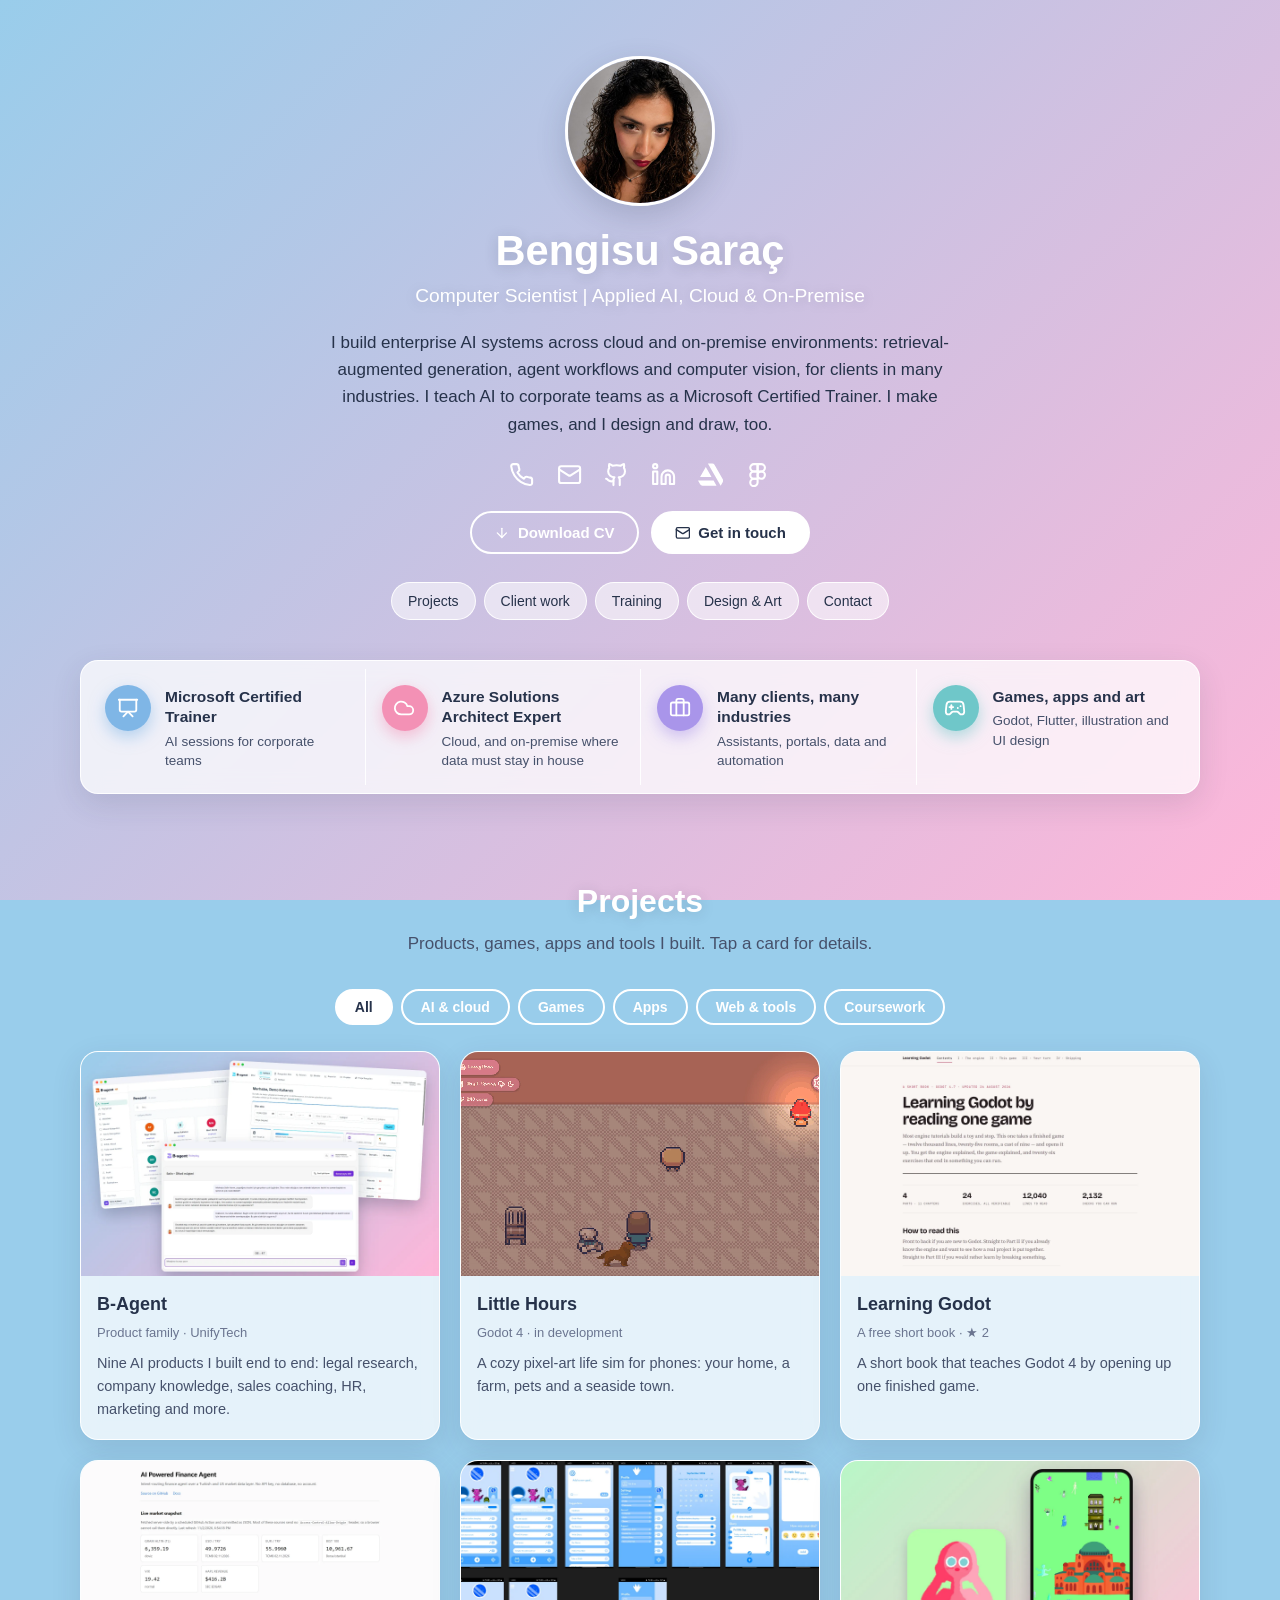
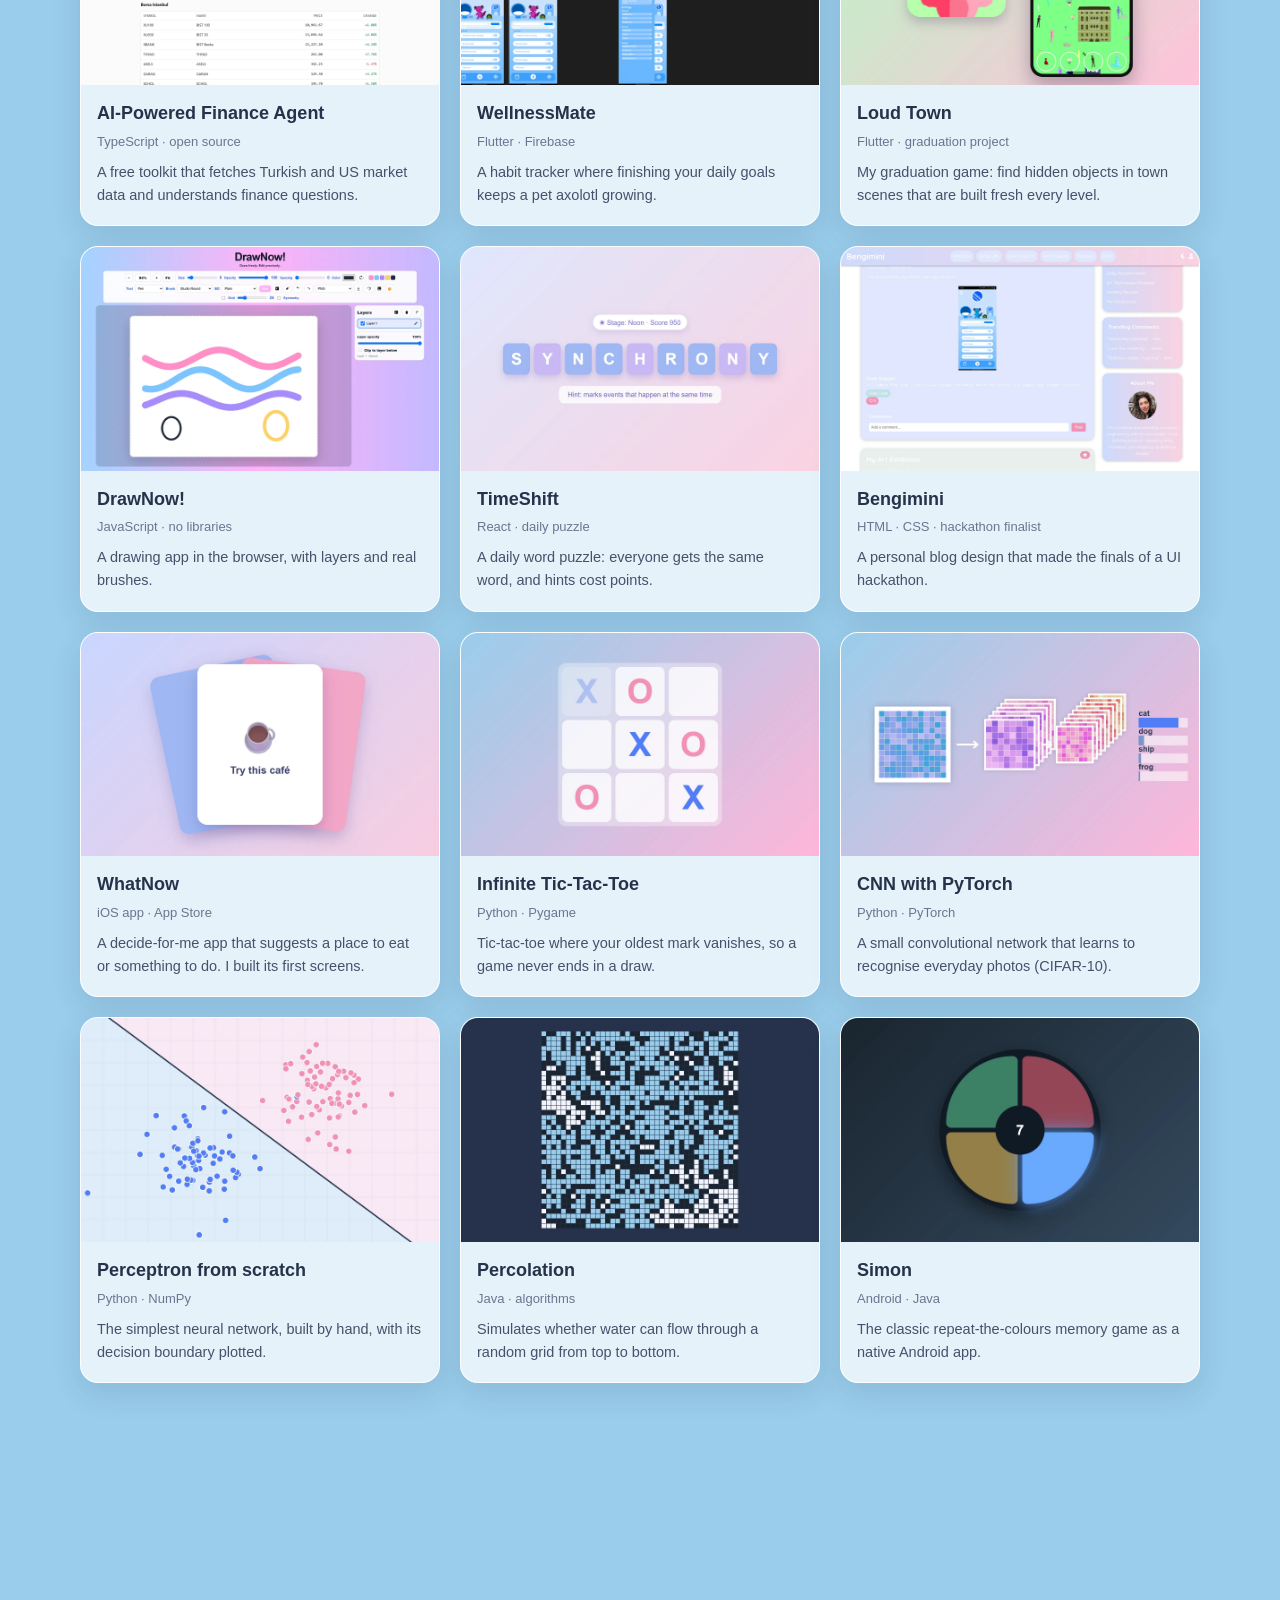
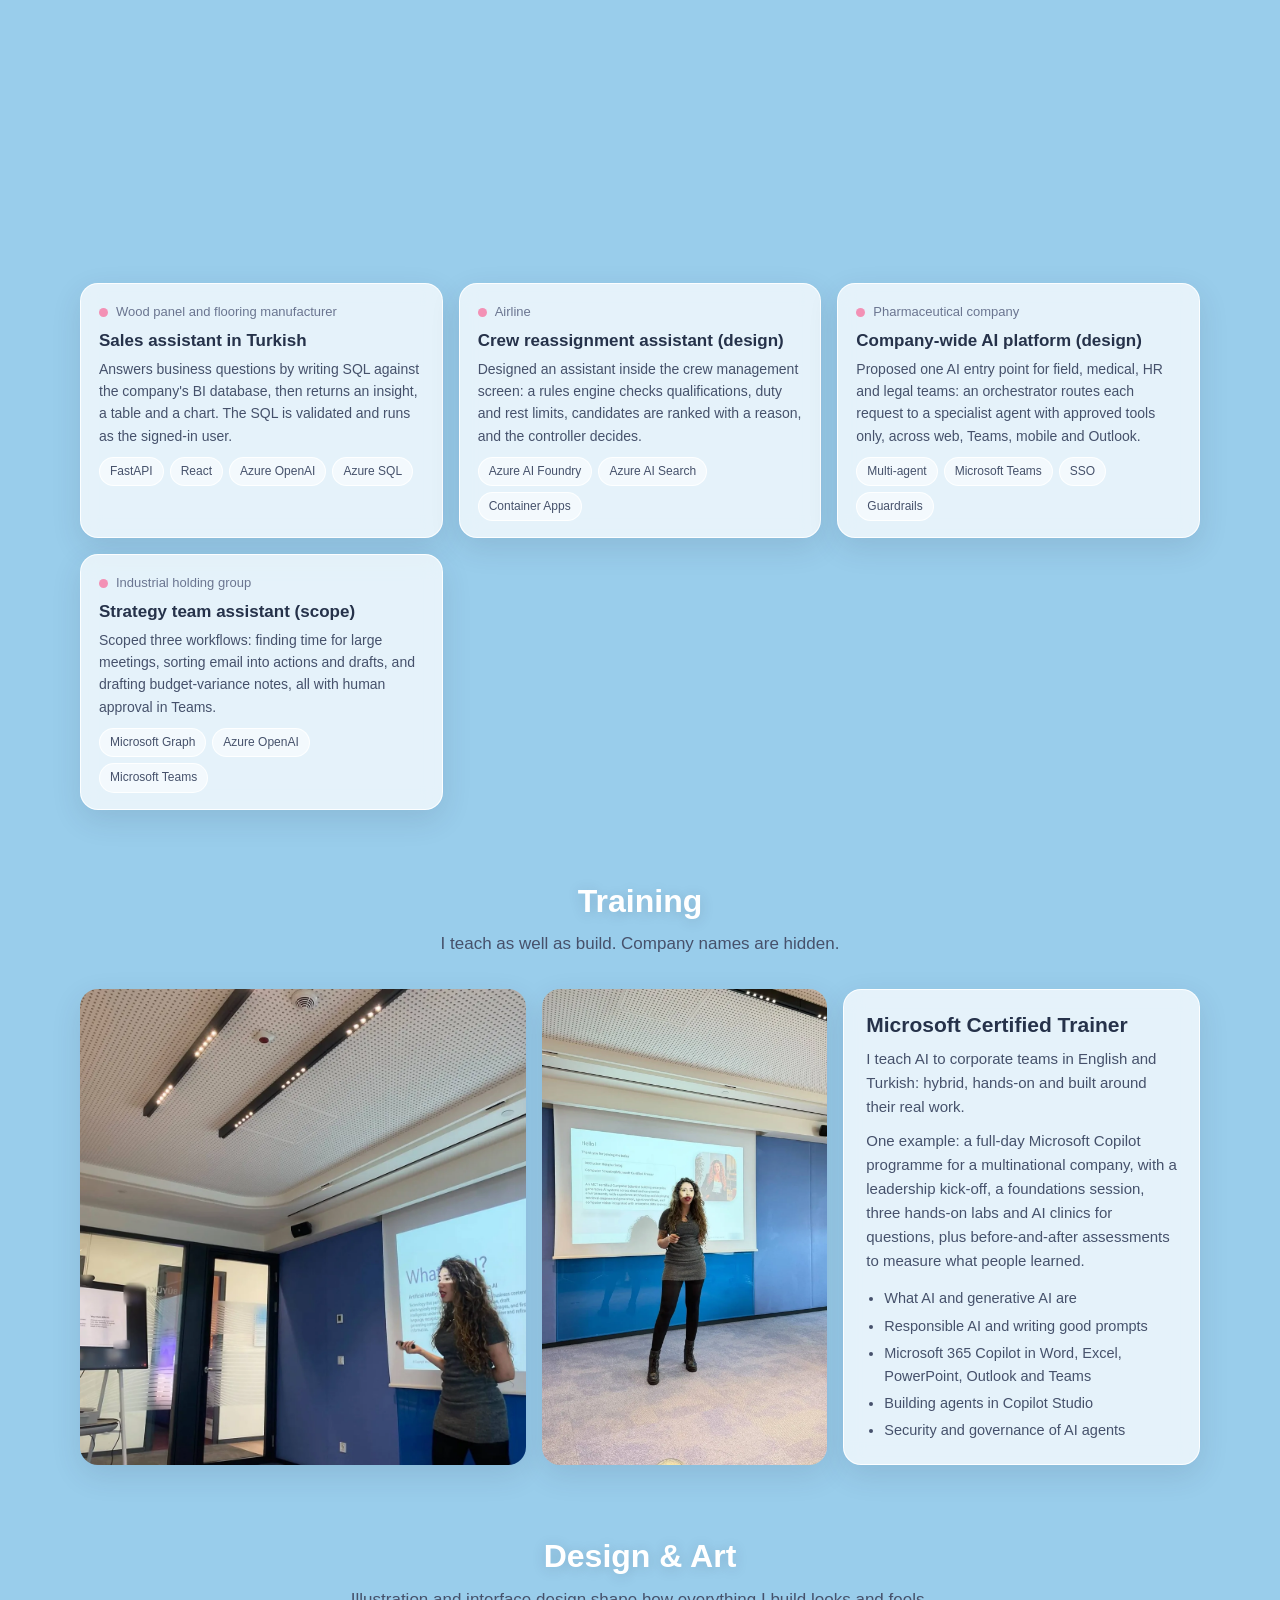
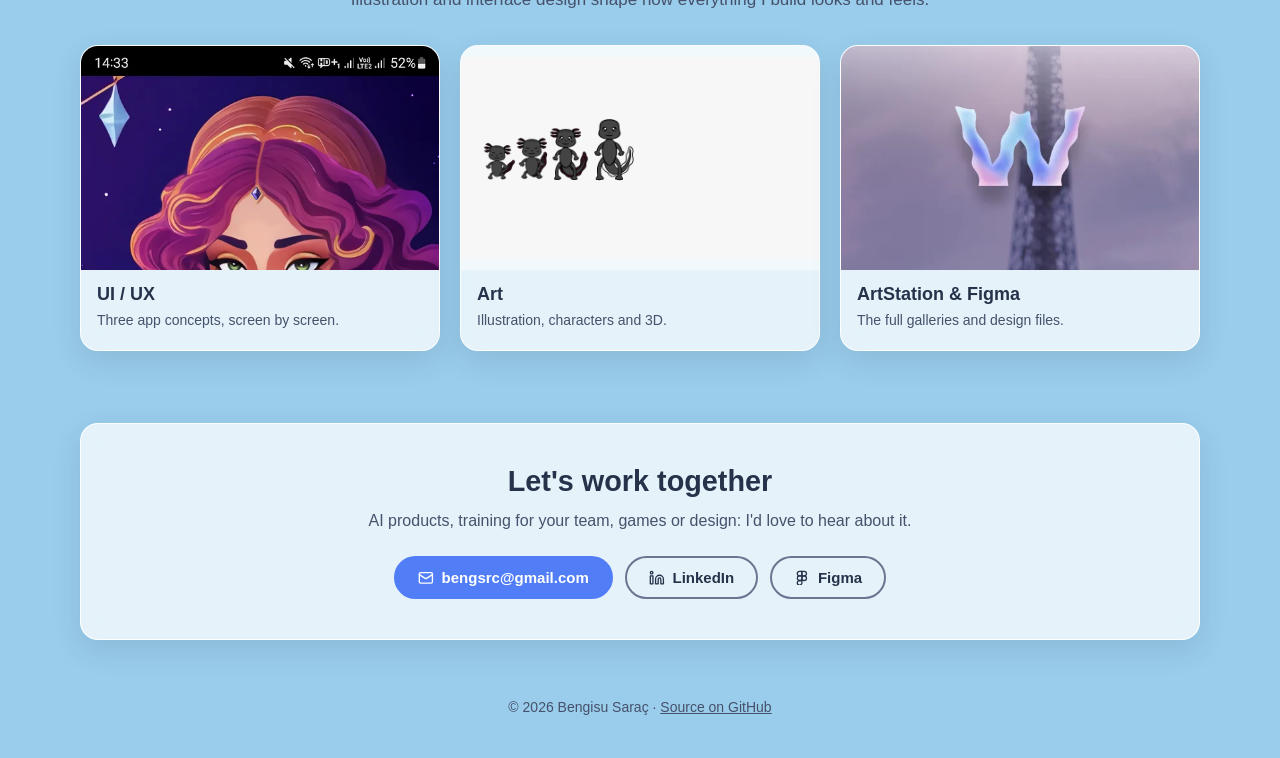
==== commit 575aa630: "Rebuild the site in my own style, with every kind of work side by side The previous version borrowed" ====
--- a/index.html
+++ b/index.html
@@ -5,434 +5,232 @@
   <meta name="viewport" content="width=device-width, initial-scale=1" />
   <meta http-equiv="Content-Security-Policy" content="default-src 'self'; script-src 'self'; style-src 'self' 'unsafe-inline'; img-src 'self' data:; font-src 'self'; connect-src 'self'; object-src 'none'; base-uri 'self'; form-action 'none'; frame-src 'none'" />
   <meta name="referrer" content="strict-origin-when-cross-origin" />
-  <link rel="preload" href="assets/fonts/inter-latin.woff2" as="font" type="font/woff2" crossorigin />
-  <link rel="preload" href="assets/fonts/space-grotesk-latin.woff2" as="font" type="font/woff2" crossorigin />
-  <script src="assets/theme.js"></script>
-  <title>Bengisu Saraç – AI engineer</title>
-  <meta name="description" content="Bengisu Saraç builds AI products that businesses use every day: B-Agent Law, Research, Roleplay, HYPE, Efor and more. Plus games, a Godot book and art." />
-  <meta property="og:title" content="Bengisu Saraç – I build AI products that businesses actually use" />
-  <meta property="og:description" content="Nine production AI apps on Azure, a Godot game, a free Godot book, and a lot of drawing." />
+  <title>Bengisu Saraç – Computer Scientist</title>
+  <meta name="description" content="Bengisu Saraç: computer scientist and Microsoft Certified Trainer. AI products, games, apps, client work, training sessions and art." />
+  <meta property="og:title" content="Bengisu Saraç – Computer Scientist" />
+  <meta property="og:description" content="AI products, games, apps, client work, training sessions and art." />
   <meta property="og:image" content="https://beng262.github.io/img/og.png" />
   <meta property="og:url" content="https://beng262.github.io/" />
   <meta property="og:type" content="website" />
   <meta name="twitter:card" content="summary_large_image" />
-  <meta name="theme-color" content="#07070c" />
+  <meta name="theme-color" content="#99cdeb" media="(prefers-color-scheme: light)" />
+  <meta name="theme-color" content="#1a252f" media="(prefers-color-scheme: dark)" />
+  <link rel="canonical" href="https://beng262.github.io/" />
   <link rel="icon" href="favicon.svg" type="image/svg+xml" />
-  <link rel="alternate icon" href="data:image/svg+xml,%3Csvg xmlns='http://www.w3.org/2000/svg' viewBox='0 0 64 64'%3E%3Cdefs%3E%3ClinearGradient id='g' x1='0' x2='1'%3E%3Cstop offset='0' stop-color='%2399cdeb'/%3E%3Cstop offset='.5' stop-color='%23b9a6ff'/%3E%3Cstop offset='1' stop-color='%23ffb6d9'/%3E%3C/linearGradient%3E%3C/defs%3E%3Crect width='64' height='64' rx='18' fill='url(%23g)'/%3E%3Ctext x='32' y='43' font-family='Arial' font-weight='700' font-size='28' text-anchor='middle' fill='%230b0b12'%3EBS%3C/text%3E%3C/svg%3E" />
+  <script type="application/ld+json">{"@context": "https://schema.org", "@type": "Person", "name": "Bengisu Saraç", "url": "https://beng262.github.io/", "image": "https://beng262.github.io/img/profile.jpg", "jobTitle": "Computer Scientist", "email": "mailto:bengsrc@gmail.com", "sameAs": ["https://github.com/beng262", "https://linkedin.com/in/bengisarac14697", "https://bengisrc.artstation.com"], "knowsAbout": ["Retrieval-augmented generation", "AI agents", "Microsoft Azure", "Computer vision", "Godot", "UI design"], "hasCredential": [{"@type": "EducationalOccupationalCredential", "name": "Microsoft Certified Trainer"}, {"@type": "EducationalOccupationalCredential", "name": "Microsoft Certified: Azure Solutions Architect Expert"}]}</script>
+  <script src="assets/theme.js"></script>
   <link rel="stylesheet" href="assets/site.css" />
-  <link rel="canonical" href="https://beng262.github.io/" />
-  <script type="application/ld+json">{"@context": "https://schema.org", "@type": "Person", "name": "Bengisu Saraç", "url": "https://beng262.github.io/", "image": "https://beng262.github.io/img/profile.jpg", "jobTitle": "AI Engineer", "worksFor": {"@type": "Organization", "name": "UnifyTech"}, "email": "mailto:bengsrc@gmail.com", "sameAs": ["https://github.com/beng262", "https://linkedin.com/in/bengisarac14697", "https://bengisrc.artstation.com"], "knowsAbout": ["Retrieval-augmented generation", "AI agents", "Microsoft Azure", "Azure AI Search", "Computer vision", "Godot"], "hasCredential": [{"@type": "EducationalOccupationalCredential", "name": "Microsoft Certified Trainer"}, {"@type": "EducationalOccupationalCredential", "name": "Microsoft Certified: Azure Solutions Architect Expert"}]}</script>
   <style>
-    /* ---------- Hero ---------- */
-    .hero { padding: 72px 0 40px; min-height: calc(100vh - 64px); display: flex; align-items: center; }
-    .hero .wrap { display: grid; grid-template-columns: 1.05fr 1fr; gap: 56px; align-items: center; }
-    .hello { display: inline-flex; align-items: center; gap: 12px; padding: 6px 16px 6px 6px; border: 1px solid var(--line-2); border-radius: 999px; background: var(--surface); font-size: 14px; color: var(--muted); }
-    .hello img { width: 34px; height: 34px; border-radius: 50%; object-fit: cover; }
-    .hello b { color: var(--text); font-weight: 600; }
-    .live-dot { width: 8px; height: 8px; border-radius: 50%; background: #3ddc97; box-shadow: 0 0 0 0 rgba(61,220,151,.6); animation: ping 2s infinite; }
-    @keyframes ping { 70% { box-shadow: 0 0 0 8px rgba(61,220,151,0); } 100% { box-shadow: 0 0 0 0 rgba(61,220,151,0); } }
-    .hero h1 { font-size: clamp(44px, 6.6vw, 88px); margin: 26px 0 24px; font-weight: 700; }
-    .hero h1 .serif { font-size: 1.08em; }
-    .hero .lead { font-size: clamp(17px, 1.5vw, 19px); color: var(--muted); max-width: 560px; margin: 0 0 32px; }
-    .hero .lead b { color: var(--text); font-weight: 500; }
-    .cta-row { display: flex; gap: 12px; flex-wrap: wrap; align-items: center; }
-    .socials { display: flex; gap: 6px; margin-top: 30px; }
-    .socials a { width: 42px; height: 42px; display: grid; place-items: center; border-radius: 12px; color: var(--muted); border: 1px solid var(--line); background: var(--surface); transition: .2s; text-decoration: none; }
-    .socials a:hover { color: var(--text); transform: translateY(-3px); border-color: var(--line-2); }
-    .creds { margin-top: 22px; font: 12px/1.5 var(--mono); color: var(--dim); letter-spacing: .04em; }
-
-    .stage { position: relative; height: 560px; perspective: 1600px; }
-    .stage .card3d { position: absolute; width: 78%; border-radius: 14px; overflow: hidden; border: 1px solid var(--line-2); background: #111; box-shadow: 0 40px 80px -30px rgba(0,0,0,.9), 0 0 0 1px rgba(255,255,255,.04) inset; transition: transform .6s cubic-bezier(.2,.7,.2,1); }
-    .stage .card3d .bar { height: 26px; display: flex; align-items: center; gap: 6px; padding: 0 10px; background: #15151f; border-bottom: 1px solid var(--line); }
-    .stage .card3d .bar i { width: 8px; height: 8px; border-radius: 50%; background: #3a3a4a; }
-    .stage .card3d .bar span { margin-left: 8px; font: 11px var(--mono); color: var(--dim); }
-    .stage .c1 { top: 0; right: 0; transform: rotateY(-14deg) rotateX(6deg) translateZ(-40px); }
-    .stage .c2 { top: 150px; left: 0; transform: rotateY(-14deg) rotateX(6deg) translateZ(20px); }
-    .stage .c3 { top: 300px; right: 6%; transform: rotateY(-14deg) rotateX(6deg) translateZ(80px); }
-    .chip { position: absolute; z-index: 5; display: inline-flex; align-items: center; gap: 8px; padding: 9px 14px; border-radius: 999px; font: 500 13px var(--body); background: color-mix(in srgb, var(--bg-2) 86%, transparent); border: 1px solid var(--line-2); backdrop-filter: blur(10px); box-shadow: 0 10px 30px -10px rgba(0,0,0,.8); animation: float 6s ease-in-out infinite; }
-    .chip .ic { color: var(--accent-ink); }
-    .chip.k1 { top: 96px; left: -12px; }
-    .chip.k2 { top: 268px; right: -14px; animation-delay: -2s; }
-    .chip.k3 { bottom: 28px; left: 10%; animation-delay: -4s; }
-    @keyframes float { 50% { transform: translateY(-10px); } }
-
-    /* ---------- Stats + marquee ---------- */
-    .stats { display: grid; grid-template-columns: repeat(4, 1fr); border: 1px solid var(--line); border-radius: var(--radius); background: var(--surface); overflow: hidden; }
-    .stat { padding: 28px 28px 26px; border-right: 1px solid var(--line); }
-    .stat:last-child { border-right: 0; }
-    .stat b { display: block; font: 700 clamp(34px, 4vw, 48px)/1 var(--display); letter-spacing: -0.03em; }
-    .stat span { display: block; color: var(--muted); font-size: 14px; margin-top: 10px; }
-    .marquee { margin-top: 28px; overflow: hidden; mask-image: linear-gradient(90deg, transparent, #000 10%, #000 90%, transparent); -webkit-mask-image: linear-gradient(90deg, transparent, #000 10%, #000 90%, transparent); }
-    .marquee .track { display: flex; gap: 10px; width: max-content; animation: scroll 50s linear infinite; }
-    .marquee:hover .track { animation-play-state: paused; }
-    @keyframes scroll { to { transform: translateX(-50%); } }
-
-    /* ---------- B-Agent switcher ---------- */
-    .bmark { width: 22px; height: 24px; flex: none; }
-    .switcher { display: grid; grid-template-columns: 290px 1fr; gap: 28px; align-items: start; }
-    .plist { display: flex; flex-direction: column; gap: 6px; position: sticky; top: 88px; }
-    .pbtn { --c: #fff; display: flex; align-items: center; gap: 14px; width: 100%; text-align: left; padding: 14px 16px; border-radius: 14px; border: 1px solid transparent; background: transparent; color: var(--muted); cursor: pointer; font: inherit; transition: background .25s, border-color .25s, color .25s; position: relative; }
-    .pbtn:hover { background: var(--surface); color: var(--text); }
-    .pbtn[aria-selected="true"] { background: color-mix(in srgb, var(--c) 10%, transparent); border-color: color-mix(in srgb, var(--c) 40%, transparent); color: var(--text); }
-    .pbtn .bmark path { fill: var(--c); }
-    .pbtn strong { display: block; font: 600 16px var(--display); color: var(--text); }
-    .pbtn small { display: block; font-size: 12.5px; line-height: 1.4; margin-top: 2px; color: var(--dim); }
-    .pbtn[aria-selected="true"] small { color: var(--muted); }
-
-    .panel { --c: #8b5cf6; border: 1px solid var(--line); border-radius: 22px; background: linear-gradient(180deg, color-mix(in srgb, var(--c) 7%, transparent), transparent 40%), var(--bg-2); padding: 18px; box-shadow: 0 40px 120px -60px color-mix(in srgb, var(--c) 70%, transparent); transition: box-shadow .6s; }
-    .browser { border-radius: 14px; overflow: hidden; border: 1px solid var(--line-2); background: #0e0e16; }
-    .browser .bar { display: flex; align-items: center; gap: 7px; padding: 10px 14px; background: #14141e; border-bottom: 1px solid var(--line); }
-    .browser .bar i { width: 10px; height: 10px; border-radius: 50%; background: #34344a; }
-    .browser .bar i:nth-child(1) { background: #ff5f57; } .browser .bar i:nth-child(2) { background: #febc2e; } .browser .bar i:nth-child(3) { background: #28c840; }
-    .url { margin: 0 auto; display: inline-flex; align-items: center; gap: 8px; padding: 5px 14px; border-radius: 8px; background: rgba(255,255,255,.05); font: 12px var(--mono); color: #a1a1b5; max-width: 70%; overflow: hidden; white-space: nowrap; text-overflow: ellipsis; }
-    .url .ic { width: 11px; height: 11px; color: #3ddc97; }
-    .viewport { position: relative; aspect-ratio: 16 / 10; background: #0b0b12; cursor: zoom-in; overflow: hidden; }
-    .viewport img { position: absolute; inset: 0; width: 100%; height: 100%; object-fit: cover; object-position: top center; opacity: 0; transform: scale(1.015); transition: opacity .55s ease, transform 1.2s ease; }
-    .viewport img.on { opacity: 1; transform: none; }
-    .viewport .zoom { position: absolute; right: 12px; bottom: 12px; z-index: 2; padding: 6px 10px; border-radius: 8px; font: 12px var(--mono); background: rgba(0,0,0,.6); color: #fff; opacity: 0; transition: opacity .2s; }
-    .viewport:hover .zoom { opacity: 1; }
-    .thumbs { display: grid; grid-template-columns: repeat(auto-fit, minmax(120px, 1fr)); gap: 8px; margin-top: 12px; }
-    .thumb { position: relative; padding: 0; border: 1px solid var(--line); border-radius: 10px; overflow: hidden; background: var(--bg-2); cursor: pointer; text-align: left; color: var(--muted); font: inherit; }
-    .thumb img { background: #0b0b12; width: 100%; aspect-ratio: 16/10; object-fit: cover; object-position: top; opacity: .55; transition: opacity .25s; }
-    .thumb span { display: block; padding: 7px 9px 8px; font-size: 11.5px; line-height: 1.35; }
-    .thumb.on { border-color: color-mix(in srgb, var(--c) 70%, transparent); color: var(--text); }
-    .thumb.on img, .thumb:hover img { opacity: 1; }
-    .thumb .prog { position: absolute; left: 0; top: 0; height: 2px; width: 0; background: var(--c); }
-    .thumb.on .prog.run { animation: prog 6s linear forwards; }
-    @keyframes prog { to { width: 100%; } }
-    .pbody { padding: 22px 8px 6px; }
-    .ptitle { display: flex; align-items: center; gap: 14px; flex-wrap: wrap; }
-    .ptitle h3 { font-size: clamp(26px, 3vw, 34px); }
-    .ptitle h3 em { font-style: normal; color: var(--c); filter: brightness(1.25); }
-    :root[data-theme="light"] .ptitle h3 em { filter: brightness(.82); }
-    .ptitle .btn.primary { margin-left: auto; }
-    .ptitle .btn.primary + .btn { margin-left: 0; }
-    .ptitle .btn { margin-left: auto; }
-    .ptag { color: var(--muted); font-size: 17px; margin: 8px 0 22px; }
-    .cols { display: grid; grid-template-columns: 1fr 1fr; gap: 28px; }
-    .cols h4 { margin: 0 0 12px; font: 500 12px var(--mono); letter-spacing: .12em; text-transform: uppercase; color: var(--dim); }
-    .cols ul { margin: 0; padding: 0; list-style: none; display: grid; gap: 10px; }
-    .cols li { position: relative; padding-left: 22px; color: var(--text-2); font-size: 15px; line-height: 1.5; }
-    .cols li::before { content: ""; position: absolute; left: 2px; top: 9px; width: 8px; height: 8px; border-radius: 3px; background: var(--c); opacity: .9; }
-    .cols .hood li::before { background: transparent; border: 1.5px solid var(--c); }
-    .stack { display: flex; gap: 8px; flex-wrap: wrap; margin-top: 24px; }
-    .note { margin-top: 18px; font-size: 13px; color: var(--dim); }
-    .fade-swap { animation: swap .5s ease; }
-    @keyframes swap { from { opacity: 0; transform: translateY(8px); } }
-
-    .more { display: grid; grid-template-columns: repeat(4, 1fr); gap: 14px; margin-top: 28px; }
-    .mini { --c: #fff; padding: 20px; border-radius: 16px; border: 1px solid var(--line); background: var(--surface); }
-    .mini h4 { margin: 12px 0 8px; font: 600 16px var(--display); }
-    .mini p { margin: 0; color: var(--muted); font-size: 14px; line-height: 1.55; }
-    .mini .bmark path { fill: var(--c); }
-
-    /* ---------- Principles ---------- */
-    .rules { display: grid; grid-template-columns: repeat(4, 1fr); gap: 14px; }
-    .rule { position: relative; padding: 26px; border-radius: var(--radius); border: 1px solid var(--line); background: var(--surface); overflow: hidden; }
-    .rule .n { font: 500 12px var(--mono); color: var(--dim); }
-    .rule h3 { font-size: 23px; margin: 40px 0 12px; }
-    .rule p { color: var(--muted); font-size: 14.5px; margin: 0; }
-    .rule p b { color: var(--text); font-weight: 500; }
-    .spot::after { content: ""; position: absolute; inset: 0; pointer-events: none; opacity: 0; transition: opacity .3s; background: radial-gradient(420px circle at var(--mx, 50%) var(--my, 50%), rgba(185,166,255,.13), transparent 45%); }
-    .spot:hover::after { opacity: 1; }
-
-    /* ---------- Personal projects ---------- */
-    .feature { display: grid; grid-template-columns: 1.35fr 1fr; gap: 14px; margin-bottom: 14px; }
-    .game { position: relative; border-radius: 22px; overflow: hidden; border: 1px solid var(--line); background: linear-gradient(180deg, #2a1d17, #120d0b 60%); display: flex; flex-direction: column; }
-    .game .shot { position: relative; overflow: hidden; aspect-ratio: 1344 / 700; cursor: zoom-in; }
-    .game .bg { width: 100%; height: 100%; object-fit: cover; object-position: center 60%; image-rendering: pixelated; transition: transform 8s ease; }
-    .game:hover .bg { transform: scale(1.05); }
-    .game .shot::after { content: ""; position: absolute; inset: auto 0 0 0; height: 40%; background: linear-gradient(180deg, transparent, #120d0b); }
-    .game .txt { position: relative; padding: 4px 30px 30px; margin-top: -40px; }
-    .game h3 { font-size: clamp(30px, 3.4vw, 44px); margin: 12px 0 10px; color: #fff; }
-    .game .tag { color: #e2dcd6; border-color: rgba(255,255,255,.2); background: rgba(255,255,255,.08); }
-    .game p { color: #e2dcd6; max-width: 560px; margin: 0 0 14px; }
-    .game ul { margin: 0 0 18px; padding-left: 18px; color: #b8aea6; font-size: 14.5px; max-width: 600px; display: grid; gap: 4px; }
-    .game .strip { display: flex; gap: 8px; flex-wrap: wrap; }
-    .game .strip img { height: 64px; width: auto; border-radius: 8px; border: 1px solid rgba(255,255,255,.18); image-rendering: pixelated; cursor: zoom-in; transition: transform .2s; }
-    .game .strip img:hover { transform: translateY(-3px); }
-    .book { border-radius: 22px; border: 1px solid var(--line); background: #f6f1e7; color: #1b1b22; overflow: hidden; display: flex; flex-direction: column; text-decoration: none; transition: transform .3s; }
-    .book:hover { transform: translateY(-4px); }
-    .book img { width: 100%; aspect-ratio: 16/10; object-fit: cover; object-position: top; border-bottom: 1px solid #e2dccd; }
-    .book .txt { padding: 24px 26px 26px; }
-    .book .k { font: 500 11px var(--mono); letter-spacing: .14em; text-transform: uppercase; color: #b4235a; }
-    .book h3 { font-size: 28px; margin: 10px 0 10px; color: #111; }
-    .book p { margin: 0 0 16px; color: #4a4a55; }
-    .book .go { font-weight: 600; display: inline-flex; gap: 8px; align-items: center; }
-
-    .pgrid { display: grid; grid-template-columns: repeat(3, 1fr); gap: 14px; }
-    .proj { --c: #b9a6ff; position: relative; border-radius: 20px; border: 1px solid var(--line); background: var(--surface); overflow: hidden; display: flex; flex-direction: column; transition: transform .3s, border-color .3s; }
-    .proj:hover { transform: translateY(-4px); border-color: var(--line-2); }
-    .proj .media { aspect-ratio: 16/10; overflow: hidden; background: color-mix(in srgb, var(--c) 18%, #0b0b12); display: grid; place-items: center; position: relative; }
-    .proj .media img { width: 100%; height: 100%; object-fit: cover; object-position: top; transition: transform .6s; }
-    .proj .media img.contain { object-fit: contain; width: 62%; height: 86%; }
-    .proj:hover .media img { transform: scale(1.04); }
-    .proj .tile { font: 700 72px var(--display); letter-spacing: -0.05em; color: transparent; -webkit-text-stroke: 1.5px color-mix(in srgb, var(--c) 80%, white); background: radial-gradient(circle at 30% 20%, color-mix(in srgb, var(--c) 40%, transparent), transparent 60%); width: 100%; height: 100%; display: grid; place-items: center; }
-    .proj .body { padding: 20px 22px 22px; display: flex; flex-direction: column; flex: 1; }
-    .proj .k { font: 500 11px var(--mono); letter-spacing: .12em; text-transform: uppercase; color: var(--dim); }
-    .proj h3 { font-size: 22px; margin: 8px 0 8px; }
-    .proj p { margin: 0 0 12px; color: var(--muted); font-size: 14.5px; }
-    .proj ul { margin: 0 0 16px; padding-left: 18px; color: var(--text-2); font-size: 13.5px; display: grid; gap: 5px; }
-    .proj .links { margin-top: auto; display: flex; gap: 8px; flex-wrap: wrap; align-items: center; }
-    .proj .links small { color: var(--dim); font: 12px var(--mono); }
-
-    .earlier { margin-top: 36px; border-top: 1px solid var(--line); }
-    .earlier a { display: grid; grid-template-columns: 220px 1fr auto; gap: 20px; align-items: center; padding: 16px 4px; border-bottom: 1px solid var(--line); text-decoration: none; color: var(--muted); transition: color .2s, padding .2s; }
-    .earlier a:hover { color: var(--text); padding-left: 12px; }
-    .earlier b { color: var(--text); font: 600 15px var(--display); }
-
-    /* ---------- Design + art ---------- */
-    .crafts { display: grid; grid-template-columns: repeat(3, 1fr); gap: 14px; }
-    .craft { position: relative; min-height: 300px; border-radius: 20px; overflow: hidden; border: 1px solid var(--line); text-decoration: none; display: flex; align-items: flex-end; background: #101018; }
-    .craft img { position: absolute; inset: 0; width: 100%; height: 100%; object-fit: cover; transition: transform .7s; }
-    .craft:hover img { transform: scale(1.06); }
-    .craft::before { content: ""; position: absolute; inset: 0; z-index: 1; background: linear-gradient(180deg, transparent 35%, rgba(7,7,12,.9)); }
-    .craft .txt { position: relative; z-index: 2; padding: 24px; }
-    .craft h3 { font-size: 26px; margin: 0 0 6px; color: #fff; }
-    .craft p { margin: 0; color: rgba(255,255,255,.75); font-size: 14px; }
-    .craft .arrow { color: #fff; position: absolute; top: 18px; right: 18px; z-index: 2; width: 40px; height: 40px; border-radius: 50%; display: grid; place-items: center; background: rgba(255,255,255,.1); backdrop-filter: blur(8px); transition: transform .3s; }
-    .craft:hover .arrow { transform: rotate(-45deg); }
-
-    /* ---------- Contact ---------- */
-    .contact { text-align: center; padding: 90px 28px; border-radius: 28px; border: 1px solid var(--line); background: radial-gradient(800px 300px at 50% 0%, rgba(185,166,255,.16), transparent 70%), var(--surface); position: relative; overflow: hidden; }
-    .contact h2 { font-size: clamp(36px, 5.4vw, 68px); margin: 18px auto 18px; max-width: 900px; }
-    .contact p { color: var(--muted); font-size: 18px; margin: 0 auto 32px; max-width: 560px; }
-    .contact .cta-row { justify-content: center; }
-    .contact .socials { justify-content: center; }
-
-    /* ---------- Lightbox ---------- */
-    .lb { position: fixed; inset: 0; z-index: 100; display: none; place-items: center; background: rgba(3,3,6,.9); backdrop-filter: blur(6px); padding: 24px; }
-    .lb.open { display: grid; }
-    .lb img { max-width: min(1500px, 96vw); max-height: 84vh; width: auto; border-radius: 12px; box-shadow: 0 40px 120px -20px #000; border: 1px solid var(--line-2); }
-    .lb figcaption { text-align: center; color: var(--muted); margin-top: 14px; font-size: 14px; }
-    .lb button { position: absolute; top: 50%; transform: translateY(-50%); width: 48px; height: 48px; border-radius: 50%; border: 1px solid var(--line-2); background: rgba(255,255,255,.06); color: #fff; font-size: 18px; cursor: pointer; }
-    .lb .prev { left: 18px; } .lb .next { right: 18px; }
-    .lb .x { top: 22px; right: 22px; transform: none; }
-
-    @media (max-width: 1080px) {
-      .hero .wrap { grid-template-columns: 1fr; }
-      .stage { height: 460px; max-width: 640px; }
-      .switcher { grid-template-columns: 1fr; }
-      .plist { position: static; flex-direction: row; overflow-x: auto; padding-bottom: 6px; scrollbar-width: none; }
-      .plist::-webkit-scrollbar { display: none; }
-      .pbtn { flex: none; width: auto; padding: 10px 14px; }
-      .pbtn small { display: none; }
-      .rules, .more { grid-template-columns: repeat(2, 1fr); }
-      .feature { grid-template-columns: 1fr; }
-      .pgrid, .crafts { grid-template-columns: repeat(2, 1fr); }
+    /* Hero: centred, as on the original site */
+    .hero { text-align: center; padding: 56px 0 24px; }
+    .avatar { width: 150px; height: 150px; border-radius: 50%; border: 3px solid #fff; object-fit: cover; margin: 0 auto 20px; box-shadow: 0 10px 30px rgba(38, 50, 74, 0.18); }
+    .hero h1 { font-size: 2.6em; color: var(--head); text-shadow: var(--head-shadow); margin-bottom: 8px; }
+    .hero .role { font-size: 1.2em; color: var(--head); text-shadow: var(--head-shadow); margin: 0 0 22px; font-weight: normal; }
+    .hero .brief { max-width: 620px; margin: 0 auto 24px; color: var(--ink); font-size: 17px; }
+    .icons { display: flex; justify-content: center; gap: 22px; flex-wrap: wrap; margin: 0 0 24px; }
+    .icons a { color: #fff; font-size: 24px; transition: transform 0.3s; display: inline-grid; }
+    .icons a:hover { transform: translateY(-5px); }
+    .hero .row { display: flex; gap: 12px; justify-content: center; flex-wrap: wrap; }
+    .jump { display: flex; gap: 8px; justify-content: center; flex-wrap: wrap; margin-top: 28px; }
+    .jump a { text-decoration: none; color: var(--ink); background: var(--chip); border: 1px solid var(--card-line); padding: 7px 16px; border-radius: 999px; font-size: 14px; transition: background 0.2s, transform 0.2s; }
+    .jump a:hover { background: var(--card); transform: translateY(-2px); }
+
+    /* Highlights: one soft strip, an icon bubble per item in the palette's four tints */
+    .facts { display: grid; grid-template-columns: repeat(4, 1fr); margin-top: 40px; padding: 8px; text-align: left; }
+    .fact { --tint: #99cdeb; display: flex; gap: 14px; align-items: flex-start; padding: 16px 16px 14px; }
+    .fact + .fact { border-left: 1px solid var(--card-line); }
+    .fact .bub { flex: none; width: 46px; height: 46px; border-radius: 50%; display: grid; place-items: center; font-size: 21px; color: #fff; background: var(--tint); box-shadow: 0 6px 16px color-mix(in srgb, var(--tint) 55%, transparent); transition: transform 0.3s; }
+    .fact:hover .bub { transform: translateY(-3px) rotate(-6deg); }
+    .fact b { display: block; font-size: 15.5px; line-height: 1.3; color: var(--ink); margin: 2px 0 4px; }
+    .fact span { display: block; font-size: 13.5px; line-height: 1.45; color: var(--ink-2); }
+    .fact:nth-child(1) { --tint: #7fb6e6; } .fact:nth-child(2) { --tint: #f391b5; } .fact:nth-child(3) { --tint: #a995ea; } .fact:nth-child(4) { --tint: #6fc7c9; }
+
+    /* Projects */
+    .filters { display: flex; gap: 8px; justify-content: center; flex-wrap: wrap; margin-bottom: 26px; }
+    .filters button { font: bold 14px var(--font); color: #fff; background: transparent; border: 2px solid #fff; border-radius: 25px; padding: 8px 18px; cursor: pointer; transition: background 0.2s, color 0.2s, transform 0.2s; }
+    .filters button:hover { transform: translateY(-2px); }
+    .filters button[aria-pressed="true"] { background: #fff; color: var(--ink); }
+    @media (prefers-color-scheme: dark) { .filters button[aria-pressed="true"] { color: #1a252f; } }
+    .grid { display: grid; grid-template-columns: repeat(3, 1fr); gap: 20px; }
+    .proj { overflow: hidden; display: flex; flex-direction: column; cursor: pointer; text-align: left; padding: 0; font: inherit; color: inherit; }
+    .proj .thumb { aspect-ratio: 16 / 10; overflow: hidden; background: rgba(255, 255, 255, 0.4); }
+    .proj .thumb img { width: 100%; height: 100%; object-fit: cover; object-position: top; transition: transform 0.5s; }
+    .proj .thumb img.pixel { image-rendering: pixelated; object-position: center; }
+    .proj:hover .thumb img { transform: scale(1.04); }
+    .proj .body { padding: 14px 16px 18px; }
+    .proj .title { font-weight: bold; font-size: 18px; margin-bottom: 4px; }
+    .proj .meta { font-size: 13px; color: var(--ink-3); margin-bottom: 8px; }
+    .proj .line { font-size: 14.5px; color: var(--ink-2); margin: 0; }
+    .proj.hide { display: none; }
+
+    /* Client work */
+    .cgrid { display: grid; grid-template-columns: repeat(3, 1fr); gap: 16px; }
+    .client { padding: 18px 18px 16px; }
+    .client .ind { display: flex; align-items: center; gap: 8px; font-size: 13px; color: var(--ink-3); margin-bottom: 8px; }
+    .client .ind i { width: 9px; height: 9px; border-radius: 50%; background: var(--accent-2); flex: none; }
+    .client h3 { font-size: 17px; margin-bottom: 6px; }
+    .client p { font-size: 14px; color: var(--ink-2); margin: 0 0 10px; }
+    .client .tags { display: flex; gap: 6px; flex-wrap: wrap; }
+
+    /* Training */
+    .train { display: grid; grid-template-columns: 1.25fr 0.8fr 1fr; gap: 16px; align-items: stretch; }
+    .train figure { overflow: hidden; border-radius: var(--radius); box-shadow: var(--shadow); cursor: zoom-in; }
+    .train figure img { width: 100%; height: 100%; object-fit: cover; }
+    .train .text { padding: 22px; display: flex; flex-direction: column; justify-content: center; }
+    .train .text h3 { font-size: 21px; margin-bottom: 10px; }
+    .train .text p { color: var(--ink-2); margin: 0 0 10px; font-size: 15px; }
+    .train ul { margin: 4px 0 0; padding-left: 18px; color: var(--ink-2); font-size: 14.5px; display: grid; gap: 4px; }
+
+    /* Design and art */
+    .crafts { display: grid; grid-template-columns: repeat(3, 1fr); gap: 20px; }
+    .craft { overflow: hidden; text-decoration: none; display: flex; flex-direction: column; }
+    .craft .thumb { aspect-ratio: 16 / 10; overflow: hidden; background: rgba(255, 255, 255, 0.5); display: grid; place-items: center; }
+    .craft .thumb img { width: 100%; height: 100%; object-fit: cover; }
+    .craft .thumb img.contain { object-fit: contain; }
+    .craft .body { padding: 14px 16px 18px; }
+    .craft h3 { font-size: 18px; margin-bottom: 4px; }
+    .craft p { margin: 0; font-size: 14px; color: var(--ink-2); }
+
+    .contact { text-align: center; padding: 40px 24px; }
+    .contact h2 { font-size: 1.8em; margin-bottom: 10px; }
+    .contact p { color: var(--ink-2); margin: 0 0 22px; }
+    .contact .row { display: flex; gap: 12px; justify-content: center; flex-wrap: wrap; }
+
+    /* Project details (the original site's modal) */
+    .modal { position: fixed; inset: 0; z-index: 90; display: none; align-items: center; justify-content: center; padding: 18px; background: rgba(20, 26, 40, 0.55); }
+    .modal.open { display: flex; }
+    .modal-inner { position: relative; width: min(760px, 100%); max-height: 92vh; overflow: auto; background: var(--card-solid); border-radius: 20px; box-shadow: 0 30px 80px rgba(0, 0, 0, 0.35); }
+    .modal-inner .cover { aspect-ratio: 16 / 9; background: rgba(153, 205, 235, 0.25); cursor: zoom-in; }
+    .modal-inner .cover img { width: 100%; height: 100%; object-fit: cover; object-position: top; }
+    .modal-inner .cover img.pixel { image-rendering: pixelated; object-position: center; }
+    .modal-inner .content { padding: 20px 24px 24px; }
+    .modal-inner h2 { font-size: 24px; margin-bottom: 4px; }
+    .modal-inner .meta { color: var(--ink-3); font-size: 14px; margin-bottom: 12px; }
+    .modal-inner ul { margin: 0 0 14px; padding-left: 20px; color: var(--ink-2); display: grid; gap: 6px; }
+    .modal-inner .tags, .modal-inner .links { display: flex; gap: 8px; flex-wrap: wrap; margin-bottom: 14px; align-items: center; }
+    .modal-inner .links .btn { color: var(--ink); border-color: var(--ink-3); }
+    .modal-inner .links .btn.solid { background: var(--accent); border-color: var(--accent); color: #fff; }
+    @media (prefers-color-scheme: dark) { .modal-inner .links .btn.solid { color: #1a252f; } }
+    .modal-inner .gal { display: flex; gap: 8px; flex-wrap: wrap; margin-bottom: 14px; }
+    .modal-inner .gal img { height: 84px; width: auto; border-radius: 10px; cursor: zoom-in; box-shadow: var(--shadow); }
+    .modal-inner .note { font-size: 13px; color: var(--ink-3); }
+    .close { position: absolute; top: 12px; right: 12px; width: 38px; height: 38px; border-radius: 50%; border: 0; background: rgba(255, 255, 255, 0.9); color: #26324a; cursor: pointer; display: grid; place-items: center; box-shadow: var(--shadow); z-index: 2; }
+
+    @media (max-width: 960px) {
+      .grid, .cgrid, .crafts { grid-template-columns: repeat(2, 1fr); }
+      .facts { grid-template-columns: repeat(2, 1fr); }
+      .fact:nth-child(3) { border-left: 0; }
+      .fact:nth-child(n+3) { border-top: 1px solid var(--card-line); }
+      .train { grid-template-columns: 1fr 1fr; }
+      .train .text { grid-column: 1 / -1; }
     }
-    @media (max-width: 680px) {
-      .hero { padding-top: 40px; min-height: 0; }
-      .stage { height: 380px; }
-      .stage .card3d { width: 84%; }
-      .stage .c2 { top: 90px; }
-      .stage .c3 { top: 180px; }
-      .chip { font-size: 12px; padding: 7px 11px; }
-      .chip.k1 { top: 50px; } .chip.k2 { top: 170px; right: 0; } .chip.k3 { bottom: 0; }
-      .stats { grid-template-columns: 1fr 1fr; }
-      .stat:nth-child(2) { border-right: 0; }
-      .stat:nth-child(-n+2) { border-bottom: 1px solid var(--line); }
-      .stat { padding: 22px 18px; }
-      .cols, .rules, .more, .pgrid, .crafts { grid-template-columns: 1fr; }
-      .panel { padding: 10px; border-radius: 18px; }
-      .pbody { padding: 18px 6px 6px; }
-      .ptitle .btn { margin-left: 0; }
-      .thumbs { grid-template-columns: repeat(2, 1fr); }
-      .game .txt { padding: 22px; }
-      .earlier a { grid-template-columns: 1fr auto; }
-      .earlier a span.d { grid-column: 1 / -1; grid-row: 2; font-size: 14px; }
-      .contact { padding: 64px 20px; }
-      .lb .prev, .lb .next { top: auto; bottom: 18px; transform: none; }
+    @media (max-width: 620px) {
+      .hero h1 { font-size: 2.1em; }
+      .grid, .cgrid, .crafts, .train { grid-template-columns: 1fr; }
+      .facts { grid-template-columns: 1fr; }
+      .fact + .fact { border-left: 0; border-top: 1px solid var(--card-line); }
     }
   </style>
 </head>
 <body>
   <script src="assets/icons.js"></script>
-  <div class="aurora" aria-hidden="true"><span></span><span></span><span></span></div>
-  <div class="grain" aria-hidden="true"></div>
-
-  <header class="nav" id="nav">
-    <div class="wrap">
-      <a class="logo" href="#top" aria-label="Bengisu Saraç, home"><i>BS</i> Bengisu Saraç</a>
-      <nav class="nav-links" id="navLinks" aria-label="Main">
-        <a href="#bagent">B-Agent</a>
-        <a href="#approach">Approach</a>
+  <main>
+    <header class="hero wrap">
+      <img class="avatar reveal" src="img/profile.jpg" alt="Bengisu Saraç" width="150" height="150" />
+      <h1 class="reveal">Bengisu Saraç</h1>
+      <h2 class="role reveal">Computer Scientist | Applied AI, Cloud &amp; On-Premise</h2>
+      <p class="brief reveal">I build enterprise AI systems across cloud and on-premise environments: retrieval-augmented generation, agent workflows and computer vision, for clients in many industries. I teach AI to corporate teams as a Microsoft Certified Trainer. I make games, and I design and draw, too.</p>
+      <div class="icons reveal">
+        <a href="tel:+905316112140" title="Call" aria-label="Call"><svg class="ic" aria-hidden="true"><use href="#i-phone"></use></svg></a>
+        <a href="mailto:bengsrc@gmail.com" title="Email" aria-label="Email"><svg class="ic" aria-hidden="true"><use href="#i-mail"></use></svg></a>
+        <a href="https://github.com/beng262" target="_blank" rel="noopener" title="GitHub" aria-label="GitHub"><svg class="ic" aria-hidden="true"><use href="#i-github"></use></svg></a>
+        <a href="https://linkedin.com/in/bengisarac14697" target="_blank" rel="noopener" title="LinkedIn" aria-label="LinkedIn"><svg class="ic" aria-hidden="true"><use href="#i-linkedin"></use></svg></a>
+        <a href="https://bengisrc.artstation.com" target="_blank" rel="noopener" title="ArtStation" aria-label="ArtStation"><svg class="ic" aria-hidden="true"><use href="#i-artstation"></use></svg></a>
+        <a href="https://www.figma.com/design/cfYIqVr6bICi37Y1FilpQa/Figma-Portfolio?node-id=0-1&amp;t=ScNDVolUz8QFxUXT-1" target="_blank" rel="noopener" title="Figma" aria-label="Figma"><svg class="ic" aria-hidden="true"><use href="#i-figma"></use></svg></a>
+      </div>
+      <div class="row reveal">
+        <a class="btn" href="https://drive.google.com/file/d/15oH0CYgk0YsIZLbqNvHkg4cGzW2810-0/view?usp=drive_link" target="_blank" rel="noopener"><svg class="ic" aria-hidden="true"><use href="#i-down"></use></svg> Download CV</a>
+        <a class="btn solid" href="#contact"><svg class="ic" aria-hidden="true"><use href="#i-mail"></use></svg> Get in touch</a>
+      </div>
+      <nav class="jump reveal" aria-label="Sections">
         <a href="#projects">Projects</a>
+        <a href="#clients">Client work</a>
+        <a href="#training">Training</a>
         <a href="#craft">Design &amp; Art</a>
         <a href="#contact">Contact</a>
       </nav>
-      <button class="theme-btn" id="themeBtn" type="button" aria-label="Switch theme"><svg class="ic sun" aria-hidden="true"><use href="#i-sun"></use></svg><svg class="ic moon" aria-hidden="true"><use href="#i-moon"></use></svg></button>
-      <a class="btn sm nav-cta" href="https://drive.google.com/file/d/15oH0CYgk0YsIZLbqNvHkg4cGzW2810-0/view?usp=drive_link" target="_blank" rel="noopener"><svg class="ic" aria-hidden="true"><use href="#i-down"></use></svg> CV</a>
-      <button class="menu-btn" id="menuBtn" aria-label="Open menu" aria-expanded="false" aria-controls="navLinks"><svg class="ic" aria-hidden="true"><use href="#i-menu"></use></svg></button>
-    </div>
-  </header>
-
-  <main id="top">
-    <!-- Hero -->
-    <section class="hero">
-      <div class="wrap">
-        <div>
-          <span class="hello reveal"><img src="img/profile.jpg" alt="" /> <span>Hi, I'm <b>Bengisu</b></span> <span class="live-dot" title="Shipping"></span></span>
-          <h1 class="reveal">I build AI products that businesses <span class="serif grad">actually use.</span></h1>
-          <p class="lead reveal">Computer scientist and AI engineer at UnifyTech. I design, build and ship <b>B-Agent</b>: nine AI apps on Azure, from a legal assistant that searches <b>millions of court decisions</b> to a sales coach you can talk to. After hours I make games, write about Godot, and draw.</p>
-          <div class="cta-row reveal">
-            <a class="btn primary" href="#bagent">See the B-Agent apps <svg class="ic" aria-hidden="true"><use href="#i-right"></use></svg></a>
-            <a class="btn" href="#projects">Personal projects</a>
-          </div>
-          <div class="socials reveal">
-            <a href="mailto:bengsrc@gmail.com" title="Email" aria-label="Email"><svg class="ic" aria-hidden="true"><use href="#i-mail"></use></svg></a>
-            <a href="https://github.com/beng262" target="_blank" rel="noopener" title="GitHub" aria-label="GitHub"><svg class="ic" aria-hidden="true"><use href="#i-github"></use></svg></a>
-            <a href="https://linkedin.com/in/bengisarac14697" target="_blank" rel="noopener" title="LinkedIn" aria-label="LinkedIn"><svg class="ic" aria-hidden="true"><use href="#i-linkedin"></use></svg></a>
-            <a href="https://bengisrc.artstation.com" target="_blank" rel="noopener" title="ArtStation" aria-label="ArtStation"><svg class="ic" aria-hidden="true"><use href="#i-artstation"></use></svg></a>
-            <a href="https://www.figma.com/design/cfYIqVr6bICi37Y1FilpQa/Figma-Portfolio?node-id=0-1&amp;t=ScNDVolUz8QFxUXT-1" target="_blank" rel="noopener" title="Figma" aria-label="Figma"><svg class="ic" aria-hidden="true"><use href="#i-figma"></use></svg></a>
-          </div>
-          <div class="creds reveal">Microsoft Certified Trainer · Azure Solutions Architect Expert</div>
+      <div class="facts card reveal">
+        <div class="fact"><span class="bub"><svg class="ic" aria-hidden="true"><use href="#i-teach"></use></svg></span><div><b>Microsoft Certified Trainer</b><span>AI sessions for corporate teams</span></div></div>
+        <div class="fact"><span class="bub"><svg class="ic" aria-hidden="true"><use href="#i-cloud"></use></svg></span><div><b>Azure Solutions Architect Expert</b><span>Cloud, and on-premise where data must stay in house</span></div></div>
+        <div class="fact"><span class="bub"><svg class="ic" aria-hidden="true"><use href="#i-briefcase"></use></svg></span><div><b>Many clients, many industries</b><span>Assistants, portals, data and automation</span></div></div>
+        <div class="fact"><span class="bub"><svg class="ic" aria-hidden="true"><use href="#i-game"></use></svg></span><div><b>Games, apps and art</b><span>Godot, Flutter, illustration and UI design</span></div></div>
+      </div>
+    </header>
+
+    <section class="section wrap" id="projects">
+      <div class="section-head reveal">
+        <h2>Projects</h2>
+        <p>Products, games, apps and tools I built. Tap a card for details.</p>
+      </div>
+      <div class="filters" id="filters" role="group" aria-label="Filter projects"></div>
+      <div class="grid" id="pgrid"></div>
+    </section>
+
+    <section class="section wrap" id="clients">
+      <div class="section-head reveal">
+        <h2>Client work</h2>
+        <p>Projects I delivered or designed for companies across many industries. Client names stay private.</p>
+      </div>
+      <div class="cgrid" id="cgrid"></div>
+    </section>
+
+    <section class="section wrap" id="training">
+      <div class="section-head reveal">
+        <h2>Training</h2>
+        <p>I teach as well as build. Company names are hidden.</p>
+      </div>
+      <div class="train">
+        <figure class="reveal"><img src="img/training/session-1.webp" alt="Bengisu teaching a What is AI? session in a meeting room" loading="lazy" width="1600" height="1200" data-zoom="A What is AI? session for a corporate team" data-group="training" /></figure>
+        <figure class="reveal"><img src="img/training/session-2.webp" alt="Bengisu introducing herself at the start of a training session" loading="lazy" width="1200" height="1600" data-zoom="Opening a training session" data-group="training" /></figure>
+        <div class="text card reveal" id="trainText">
+          <h3>Microsoft Certified Trainer</h3>
+          <p>I run AI and cloud training sessions for companies, in person and online.</p>
         </div>
-        <div class="stage reveal" id="stage" aria-hidden="true">
-          <div class="card3d c1"><div class="bar"><i></i><i></i><i></i><span>research.bagent.com.tr</span></div><img src="img/research/answer.webp" alt="" /></div>
-          <div class="card3d c2"><div class="bar"><i></i><i></i><i></i><span>law.bagent.com.tr</span></div><img src="img/law/chat.webp" alt="" /></div>
-          <div class="card3d c3"><div class="bar"><i></i><i></i><i></i><span>roleplay.bagent.com.tr</span></div><img src="img/roleplay/chat.webp" alt="" /></div>
-          <span class="chip k1"><svg class="ic" aria-hidden="true"><use href="#i-scale"></use></svg> 11M court decisions</span>
-          <span class="chip k2"><svg class="ic" aria-hidden="true"><use href="#i-lock"></use></svg> Encrypted per user</span>
-          <span class="chip k3"><svg class="ic" aria-hidden="true"><use href="#i-mic"></use></svg> Real-time voice</span>
+      </div>
+    </section>
+
+    <section class="section wrap" id="craft">
+      <div class="section-head reveal">
+        <h2>Design &amp; Art</h2>
+        <p>Illustration and interface design shape how everything I build looks and feels.</p>
+      </div>
+      <div class="crafts">
+        <a class="craft card lift reveal" href="uiux.html"><div class="thumb"><img src="img/uiux/fortune-teller-app-0.webp" alt="" loading="lazy" style="object-position:center 35%" /></div><div class="body"><h3>UI / UX</h3><p>Three app concepts, screen by screen.</p></div></a>
+        <a class="craft card lift reveal" href="art.html"><div class="thumb"><img class="contain" src="img/personal/wellness-axolotls.webp" alt="" loading="lazy" /></div><div class="body"><h3>Art</h3><p>Illustration, characters and 3D.</p></div></a>
+        <a class="craft card lift reveal" href="https://bengisrc.artstation.com" target="_blank" rel="noopener"><div class="thumb"><img src="img/uiux/whatever-0.webp" alt="" loading="lazy" style="object-position:center 30%" /></div><div class="body"><h3>ArtStation &amp; Figma</h3><p>The full galleries and design files.</p></div></a>
+      </div>
+    </section>
+
+    <section class="section wrap" id="contact">
+      <div class="contact card reveal">
+        <h2>Let's work together</h2>
+        <p>AI products, training for your team, games or design: I'd love to hear about it.</p>
+        <div class="row">
+          <a class="btn solid" href="mailto:bengsrc@gmail.com"><svg class="ic" aria-hidden="true"><use href="#i-mail"></use></svg> bengsrc@gmail.com</a>
+          <a class="btn" href="https://linkedin.com/in/bengisarac14697" target="_blank" rel="noopener"><svg class="ic" aria-hidden="true"><use href="#i-linkedin"></use></svg> LinkedIn</a>
+          <a class="btn" href="https://www.figma.com/design/cfYIqVr6bICi37Y1FilpQa/Figma-Portfolio?node-id=0-1&amp;t=ScNDVolUz8QFxUXT-1" target="_blank" rel="noopener"><svg class="ic" aria-hidden="true"><use href="#i-figma"></use></svg> Figma</a>
         </div>
       </div>
     </section>
-
-    <!-- Stats -->
-    <section class="wrap" aria-label="In numbers">
-      <div class="stats reveal">
-        <div class="stat"><b data-count="9">0</b><span>AI apps live in production</span></div>
-        <div class="stat"><b data-count="11" data-suffix="M+">0</b><span>court decisions searchable in B-Agent Law</span></div>
-        <div class="stat"><b data-count="17">0</b><span>enterprise data connectors in Research</span></div>
-        <div class="stat"><b data-count="3">0</b><span>clouds (Azure, AWS, GCP), plus on-premise</span></div>
-      </div>
-      <div class="marquee" aria-hidden="true"><div class="track" id="track"></div></div>
-    </section>
-
-    <!-- B-Agent -->
-    <section class="section" id="bagent">
-      <div class="wrap">
-        <div class="section-head reveal">
-          <span class="eyebrow">Featured work · UnifyTech</span>
-          <h2>B-Agent: nine AI products, <span class="serif grad">one platform.</span></h2>
-          <p>B-Agent is UnifyTech's family of AI agents for businesses. Each app does one job well, they all share Microsoft sign-in, and companies switch them on per seat from one workspace. I built them end to end: the product, the AI, the data pipelines and the cloud.</p>
-        </div>
-        <div class="switcher reveal">
-          <div class="plist" id="plist" role="tablist" aria-label="B-Agent products"></div>
-          <div class="panel" id="panel" role="tabpanel"></div>
-        </div>
-        <p class="note">Screens are from the live apps, in Turkish, the main market. People, companies and tenant figures in them are replaced with made-up ones.</p>
-        <div class="more" id="more"></div>
-      </div>
-    </section>
-
-    <!-- Approach -->
-    <section class="section" id="approach">
-      <div class="wrap">
-        <div class="section-head reveal">
-          <span class="eyebrow">How I build</span>
-          <h2>AI people can <span class="serif grad">trust with real work.</span></h2>
-          <p>Demos are easy. Software a law firm or an HR team relies on every day needs a few rules that never bend.</p>
-        </div>
-        <div class="rules">
-          <article class="rule spot reveal"><span class="n">01</span><h3>The model reads. Code decides.</h3><p>In <b>Efor</b> the AI only reads messy Excel files and sentences. Dates, hours, totals and every database write are tested code, so a number is never made up.</p></article>
-          <article class="rule spot reveal"><span class="n">02</span><h3>Cite it or drop it.</h3><p>In <b>Law</b> every case number in an answer is checked against the index before you see it, and anything that can't be verified is removed.</p></article>
-          <article class="rule spot reveal"><span class="n">03</span><h3>Your data stays yours.</h3><p><b>Research</b> and <b>Law</b> encrypt each person's chats and files with their own key. Admins see usage counts, never the words.</p></article>
-          <article class="rule spot reveal"><span class="n">04</span><h3>AI proposes. People confirm.</h3><p>Drafted effort rows, file edits on your own computer, follow-up actions: nothing is saved until a person clicks yes.</p></article>
-        </div>
-      </div>
-    </section>
-
-    <!-- Personal projects -->
-    <section class="section" id="projects">
-      <div class="wrap">
-        <div class="section-head reveal">
-          <span class="eyebrow">Personal projects</span>
-          <h2>Things I make <span class="serif grad">because I want them to exist.</span></h2>
-          <p>Games, tools and a book. Some are live, some are still cooking.</p>
-        </div>
-        <div class="feature">
-          <article class="game reveal">
-            <div class="shot"><img class="bg" src="img/personal/topia-landscape.webp" alt="Little Hours: a pixel-art living room with the player and a dog" data-zoom="Little Hours: the living room, with the player and the dog" /></div>
-            <div class="txt">
-              <span class="tag">Godot 4 · GDScript · in development</span>
-              <h3>Little Hours</h3>
-              <p>A cozy pixel-art life sim for phones: your home, a farm, pets and a seaside town.</p>
-              <ul>
-                <li>Eleven places, plus farming, cooking, fishing, decorating, weather and a day and night cycle.</li>
-                <li>Neighbours make small talk written on the phone itself by a small offline AI model (Qwen3 1.7B).</li>
-                <li>Sound made in code, a Turkish translation, and Android, iOS and web builds.</li>
-              </ul>
-              <div class="strip">
-                <img src="img/personal/topia-light.webp" alt="The same room at midday, dusk and night" data-zoom="Midday, dusk and night: the lighting changes through the day" />
-                <img src="img/personal/topia-town.webp" alt="Town shops" data-zoom="The seaside town" />
-                <img src="img/personal/topia-dusk.webp" alt="High street at dusk" data-zoom="High street at dusk" />
-              </div>
-            </div>
-          </article>
-          <a class="book reveal" href="https://beng262.github.io/learning-godot/" target="_blank" rel="noopener">
-            <img src="img/personal/godot-book.webp" alt="Learning Godot by reading one game, the book's first page" />
-            <div class="txt">
-              <span class="k">A free short book · ★ 2</span>
-              <h3>Learning Godot by reading one game</h3>
-              <p>Most tutorials build a toy and stop. This one opens up my finished game: 12,040 lines of real code, 4 parts, 11 chapters and 24 exercises you can check.</p>
-              <span class="go">Read it online <svg class="ic" aria-hidden="true"><use href="#i-right"></use></svg></span>
-            </div>
-          </a>
-        </div>
-        <div class="pgrid" id="pgrid"></div>
-        <div class="earlier reveal" id="earlier"><h3 style="font-size:15px;font-family:var(--mono);font-weight:500;color:var(--dim);letter-spacing:.12em;text-transform:uppercase;margin:28px 0 8px">Earlier work</h3></div>
-      </div>
-    </section>
-
-    <!-- Design + art -->
-    <section class="section" id="craft">
-      <div class="wrap">
-        <div class="section-head reveal">
-          <span class="eyebrow">Design &amp; art</span>
-          <h2>I design and draw, <span class="serif grad">too.</span></h2>
-          <p>Illustration and interface design shape how my products look and feel. The axolotls in WellnessMate are mine.</p>
-        </div>
-        <div class="crafts">
-          <a class="craft reveal" href="uiux.html"><img src="img/personal/wellness-screens.webp" alt="" /><span class="arrow"><svg class="ic" aria-hidden="true"><use href="#i-right"></use></svg></span><div class="txt"><h3>UI / UX</h3><p>App concepts and screens, from wireframe to polish.</p></div></a>
-          <a class="craft reveal" href="art.html"><img src="img/personal/wellness-axolotls.webp" alt="" style="object-fit:contain;background:#f5f5f5" /><span class="arrow"><svg class="ic" aria-hidden="true"><use href="#i-right"></use></svg></span><div class="txt"><h3>Art</h3><p>Illustration, characters and 3D.</p></div></a>
-          <a class="craft reveal" href="https://www.figma.com/design/cfYIqVr6bICi37Y1FilpQa/Figma-Portfolio?node-id=0-1&amp;t=ScNDVolUz8QFxUXT-1" target="_blank" rel="noopener"><div style="position:absolute;inset:0;display:grid;place-items:center;background:radial-gradient(circle at 30% 20%,#a259ff55,transparent 55%),radial-gradient(circle at 75% 70%,#ff726255,transparent 50%),#101018"><svg class="ic" aria-hidden="true" style="width:96px;height:96px;opacity:.85"><use href="#i-figma"></use></svg></div><span class="arrow"><svg class="ic" aria-hidden="true"><use href="#i-right"></use></svg></span><div class="txt"><h3>Figma portfolio</h3><p>The full design file, open to browse.</p></div></a>
-        </div>
-      </div>
-    </section>
-
-    <!-- Contact -->
-    <section class="section" id="contact">
-      <div class="wrap">
-        <div class="contact reveal spot">
-          <span class="eyebrow">Contact</span>
-          <h2>Have an idea that needs AI to <span class="serif grad">really work?</span></h2>
-          <p>I'm happy to talk about AI products, retrieval systems, Azure, or games.</p>
-          <div class="cta-row">
-            <a class="btn primary" href="mailto:bengsrc@gmail.com"><svg class="ic" aria-hidden="true"><use href="#i-mail"></use></svg> bengsrc@gmail.com</a>
-            <a class="btn" href="https://linkedin.com/in/bengisarac14697" target="_blank" rel="noopener"><svg class="ic" aria-hidden="true"><use href="#i-linkedin"></use></svg> LinkedIn</a>
-            <a class="btn" href="https://drive.google.com/file/d/15oH0CYgk0YsIZLbqNvHkg4cGzW2810-0/view?usp=drive_link" target="_blank" rel="noopener"><svg class="ic" aria-hidden="true"><use href="#i-down"></use></svg> Download CV</a>
-          </div>
-          <div class="socials">
-            <a href="tel:+905316112140" title="Call" aria-label="Call"><svg class="ic" aria-hidden="true"><use href="#i-phone"></use></svg></a>
-            <a href="https://github.com/beng262" target="_blank" rel="noopener" title="GitHub" aria-label="GitHub"><svg class="ic" aria-hidden="true"><use href="#i-github"></use></svg></a>
-            <a href="https://bengisrc.artstation.com" target="_blank" rel="noopener" title="ArtStation" aria-label="ArtStation"><svg class="ic" aria-hidden="true"><use href="#i-artstation"></use></svg></a>
-            <a href="https://www.figma.com/design/cfYIqVr6bICi37Y1FilpQa/Figma-Portfolio?node-id=0-1&amp;t=ScNDVolUz8QFxUXT-1" target="_blank" rel="noopener" title="Figma" aria-label="Figma"><svg class="ic" aria-hidden="true"><use href="#i-figma"></use></svg></a>
-          </div>
-        </div>
-      </div>
-    </section>
   </main>
 
-  <footer class="foot">
-    <div class="wrap">
-      <span>© 2026 Bengisu Saraç</span>
-      <span><a href="https://github.com/beng262/beng262.github.io" target="_blank" rel="noopener">Source on GitHub</a></span>
-    </div>
-  </footer>
-
-  <figure class="lb" id="lb" role="dialog" aria-modal="true" aria-label="Screenshot viewer">
+  <footer class="foot">© 2026 Bengisu Saraç · <a href="https://github.com/beng262/beng262.github.io" target="_blank" rel="noopener">Source on GitHub</a></footer>
+
+  <div class="modal" id="modal" role="dialog" aria-modal="true" aria-labelledby="mTitle">
+    <div class="modal-inner" id="modalInner"></div>
+  </div>
+
+  <figure class="lb" id="lb" role="dialog" aria-modal="true" aria-label="Image viewer">
     <div><img id="lbImg" alt="" /><figcaption id="lbCap"></figcaption></div>
     <button class="prev" id="lbPrev" aria-label="Previous"><svg class="ic" aria-hidden="true"><use href="#i-left"></use></svg></button>
     <button class="next" id="lbNext" aria-label="Next"><svg class="ic" aria-hidden="true"><use href="#i-right"></use></svg></button>
--- a/assets/site.css
+++ b/assets/site.css
@@ -1,172 +1,136 @@
-/* Self-hosted Google Fonts (SIL Open Font License): Inter, Space Grotesk, JetBrains Mono, Instrument Serif. */
-@font-face { font-family: 'Instrument Serif'; font-style: italic; font-weight: 400; font-display: swap; src: url(fonts/instrument-serif-latin-ext-italic.woff2) format('woff2'); unicode-range: U+0100-02BA, U+02BD-02C5, U+02C7-02CC, U+02CE-02D7, U+02DD-02FF, U+0304, U+0308, U+0329, U+1D00-1DBF, U+1E00-1E9F, U+1EF2-1EFF, U+2020, U+20A0-20AB, U+20AD-20C4, U+2113, U+2C60-2C7F, U+A720-A7FF; }
-@font-face { font-family: 'Instrument Serif'; font-style: italic; font-weight: 400; font-display: swap; src: url(fonts/instrument-serif-latin-italic.woff2) format('woff2'); unicode-range: U+0000-00FF, U+0131, U+0152-0153, U+02BB-02BC, U+02C6, U+02DA, U+02DC, U+0304, U+0308, U+0329, U+2000-206F, U+20AC, U+2122, U+2191, U+2193, U+2212, U+2215, U+FEFF, U+FFFD; }
-@font-face { font-family: 'Inter'; font-style: normal; font-weight: 400; font-display: swap; src: url(fonts/inter-latin-ext.woff2) format('woff2'); unicode-range: U+0100-02BA, U+02BD-02C5, U+02C7-02CC, U+02CE-02D7, U+02DD-02FF, U+0304, U+0308, U+0329, U+1D00-1DBF, U+1E00-1E9F, U+1EF2-1EFF, U+2020, U+20A0-20AB, U+20AD-20C4, U+2113, U+2C60-2C7F, U+A720-A7FF; }
-@font-face { font-family: 'Inter'; font-style: normal; font-weight: 400; font-display: swap; src: url(fonts/inter-latin.woff2) format('woff2'); unicode-range: U+0000-00FF, U+0131, U+0152-0153, U+02BB-02BC, U+02C6, U+02DA, U+02DC, U+0304, U+0308, U+0329, U+2000-206F, U+20AC, U+2122, U+2191, U+2193, U+2212, U+2215, U+FEFF, U+FFFD; }
-@font-face { font-family: 'Inter'; font-style: normal; font-weight: 500; font-display: swap; src: url(fonts/inter-latin-ext.woff2) format('woff2'); unicode-range: U+0100-02BA, U+02BD-02C5, U+02C7-02CC, U+02CE-02D7, U+02DD-02FF, U+0304, U+0308, U+0329, U+1D00-1DBF, U+1E00-1E9F, U+1EF2-1EFF, U+2020, U+20A0-20AB, U+20AD-20C4, U+2113, U+2C60-2C7F, U+A720-A7FF; }
-@font-face { font-family: 'Inter'; font-style: normal; font-weight: 500; font-display: swap; src: url(fonts/inter-latin.woff2) format('woff2'); unicode-range: U+0000-00FF, U+0131, U+0152-0153, U+02BB-02BC, U+02C6, U+02DA, U+02DC, U+0304, U+0308, U+0329, U+2000-206F, U+20AC, U+2122, U+2191, U+2193, U+2212, U+2215, U+FEFF, U+FFFD; }
-@font-face { font-family: 'Inter'; font-style: normal; font-weight: 600; font-display: swap; src: url(fonts/inter-latin-ext.woff2) format('woff2'); unicode-range: U+0100-02BA, U+02BD-02C5, U+02C7-02CC, U+02CE-02D7, U+02DD-02FF, U+0304, U+0308, U+0329, U+1D00-1DBF, U+1E00-1E9F, U+1EF2-1EFF, U+2020, U+20A0-20AB, U+20AD-20C4, U+2113, U+2C60-2C7F, U+A720-A7FF; }
-@font-face { font-family: 'Inter'; font-style: normal; font-weight: 600; font-display: swap; src: url(fonts/inter-latin.woff2) format('woff2'); unicode-range: U+0000-00FF, U+0131, U+0152-0153, U+02BB-02BC, U+02C6, U+02DA, U+02DC, U+0304, U+0308, U+0329, U+2000-206F, U+20AC, U+2122, U+2191, U+2193, U+2212, U+2215, U+FEFF, U+FFFD; }
-@font-face { font-family: 'Inter'; font-style: normal; font-weight: 700; font-display: swap; src: url(fonts/inter-latin-ext.woff2) format('woff2'); unicode-range: U+0100-02BA, U+02BD-02C5, U+02C7-02CC, U+02CE-02D7, U+02DD-02FF, U+0304, U+0308, U+0329, U+1D00-1DBF, U+1E00-1E9F, U+1EF2-1EFF, U+2020, U+20A0-20AB, U+20AD-20C4, U+2113, U+2C60-2C7F, U+A720-A7FF; }
-@font-face { font-family: 'Inter'; font-style: normal; font-weight: 700; font-display: swap; src: url(fonts/inter-latin.woff2) format('woff2'); unicode-range: U+0000-00FF, U+0131, U+0152-0153, U+02BB-02BC, U+02C6, U+02DA, U+02DC, U+0304, U+0308, U+0329, U+2000-206F, U+20AC, U+2122, U+2191, U+2193, U+2212, U+2215, U+FEFF, U+FFFD; }
-@font-face { font-family: 'JetBrains Mono'; font-style: normal; font-weight: 400; font-display: swap; src: url(fonts/jetbrains-mono-latin-ext.woff2) format('woff2'); unicode-range: U+0100-02BA, U+02BD-02C5, U+02C7-02CC, U+02CE-02D7, U+02DD-02FF, U+0304, U+0308, U+0329, U+1D00-1DBF, U+1E00-1E9F, U+1EF2-1EFF, U+2020, U+20A0-20AB, U+20AD-20C4, U+2113, U+2C60-2C7F, U+A720-A7FF; }
-@font-face { font-family: 'JetBrains Mono'; font-style: normal; font-weight: 400; font-display: swap; src: url(fonts/jetbrains-mono-latin.woff2) format('woff2'); unicode-range: U+0000-00FF, U+0131, U+0152-0153, U+02BB-02BC, U+02C6, U+02DA, U+02DC, U+0304, U+0308, U+0329, U+2000-206F, U+20AC, U+2122, U+2191, U+2193, U+2212, U+2215, U+FEFF, U+FFFD; }
-@font-face { font-family: 'JetBrains Mono'; font-style: normal; font-weight: 500; font-display: swap; src: url(fonts/jetbrains-mono-latin-ext.woff2) format('woff2'); unicode-range: U+0100-02BA, U+02BD-02C5, U+02C7-02CC, U+02CE-02D7, U+02DD-02FF, U+0304, U+0308, U+0329, U+1D00-1DBF, U+1E00-1E9F, U+1EF2-1EFF, U+2020, U+20A0-20AB, U+20AD-20C4, U+2113, U+2C60-2C7F, U+A720-A7FF; }
-@font-face { font-family: 'JetBrains Mono'; font-style: normal; font-weight: 500; font-display: swap; src: url(fonts/jetbrains-mono-latin.woff2) format('woff2'); unicode-range: U+0000-00FF, U+0131, U+0152-0153, U+02BB-02BC, U+02C6, U+02DA, U+02DC, U+0304, U+0308, U+0329, U+2000-206F, U+20AC, U+2122, U+2191, U+2193, U+2212, U+2215, U+FEFF, U+FFFD; }
-@font-face { font-family: 'Space Grotesk'; font-style: normal; font-weight: 500; font-display: swap; src: url(fonts/space-grotesk-latin-ext.woff2) format('woff2'); unicode-range: U+0100-02BA, U+02BD-02C5, U+02C7-02CC, U+02CE-02D7, U+02DD-02FF, U+0304, U+0308, U+0329, U+1D00-1DBF, U+1E00-1E9F, U+1EF2-1EFF, U+2020, U+20A0-20AB, U+20AD-20C4, U+2113, U+2C60-2C7F, U+A720-A7FF; }
-@font-face { font-family: 'Space Grotesk'; font-style: normal; font-weight: 500; font-display: swap; src: url(fonts/space-grotesk-latin.woff2) format('woff2'); unicode-range: U+0000-00FF, U+0131, U+0152-0153, U+02BB-02BC, U+02C6, U+02DA, U+02DC, U+0304, U+0308, U+0329, U+2000-206F, U+20AC, U+2122, U+2191, U+2193, U+2212, U+2215, U+FEFF, U+FFFD; }
-@font-face { font-family: 'Space Grotesk'; font-style: normal; font-weight: 600; font-display: swap; src: url(fonts/space-grotesk-latin-ext.woff2) format('woff2'); unicode-range: U+0100-02BA, U+02BD-02C5, U+02C7-02CC, U+02CE-02D7, U+02DD-02FF, U+0304, U+0308, U+0329, U+1D00-1DBF, U+1E00-1E9F, U+1EF2-1EFF, U+2020, U+20A0-20AB, U+20AD-20C4, U+2113, U+2C60-2C7F, U+A720-A7FF; }
-@font-face { font-family: 'Space Grotesk'; font-style: normal; font-weight: 600; font-display: swap; src: url(fonts/space-grotesk-latin.woff2) format('woff2'); unicode-range: U+0000-00FF, U+0131, U+0152-0153, U+02BB-02BC, U+02C6, U+02DA, U+02DC, U+0304, U+0308, U+0329, U+2000-206F, U+20AC, U+2122, U+2191, U+2193, U+2212, U+2215, U+FEFF, U+FFFD; }
-@font-face { font-family: 'Space Grotesk'; font-style: normal; font-weight: 700; font-display: swap; src: url(fonts/space-grotesk-latin-ext.woff2) format('woff2'); unicode-range: U+0100-02BA, U+02BD-02C5, U+02C7-02CC, U+02CE-02D7, U+02DD-02FF, U+0304, U+0308, U+0329, U+1D00-1DBF, U+1E00-1E9F, U+1EF2-1EFF, U+2020, U+20A0-20AB, U+20AD-20C4, U+2113, U+2C60-2C7F, U+A720-A7FF; }
-@font-face { font-family: 'Space Grotesk'; font-style: normal; font-weight: 700; font-display: swap; src: url(fonts/space-grotesk-latin.woff2) format('woff2'); unicode-range: U+0000-00FF, U+0131, U+0152-0153, U+02BB-02BC, U+02C6, U+02DA, U+02DC, U+0304, U+0308, U+0329, U+2000-206F, U+20AC, U+2122, U+2191, U+2193, U+2212, U+2215, U+FEFF, U+FFFD; }
-
-/* Shared look for every page: dark or light canvas, soft aurora, one type system. */
+/* Shared look for every page.
+   Light: the original portfolio gradient (#99CDEB to #FFB6D9) with white headings.
+   Dark (system setting): the Bengimini blog's dark gradient (#1a252f to #34495e).
+   Font: Arial, as on the original site. */
 :root {
-  color-scheme: dark;
-  --bg: #07070c;
-  --bg-2: #0c0c14;
-  --surface: rgba(255, 255, 255, 0.035);
-  --surface-2: rgba(255, 255, 255, 0.06);
-  --line: rgba(255, 255, 255, 0.08);
-  --line-2: rgba(255, 255, 255, 0.14);
-  --text: #ededf3;
-  --muted: #a1a1b5;
-  --dim: #6e6e85;
-  --blue: #99cdeb;
-  --violet: #b9a6ff;
-  --pink: #ffb6d9;
-  --brand: linear-gradient(100deg, var(--blue), var(--violet) 50%, var(--pink));
+  --g1: #99cdeb;
+  --g2: #ffb6d9;
+  --page: linear-gradient(135deg, var(--g1), var(--g2));
+  --head: #ffffff;
+  --head-shadow: 0 2px 14px rgba(38, 50, 74, 0.18);
+  --ink: #26324a;
+  --ink-2: #46516b;
+  --ink-3: #6b7590;
+  --card: rgba(255, 255, 255, 0.74);
+  --card-solid: #ffffff;
+  --card-line: rgba(255, 255, 255, 0.9);
+  --chip: rgba(255, 255, 255, 0.55);
+  --accent: #517df6;
+  --accent-2: #f391b5;
+  --shadow: 0 10px 30px rgba(38, 50, 74, 0.12);
+  --shadow-hover: 0 16px 40px rgba(38, 50, 74, 0.2);
   --radius: 18px;
-  --display: "Space Grotesk", "Inter", system-ui, sans-serif;
-  --body: "Inter", system-ui, -apple-system, "Segoe UI", sans-serif;
-  --mono: "JetBrains Mono", ui-monospace, "Cascadia Code", monospace;
-  --serif: "Instrument Serif", Georgia, serif;
-  --wrap: 1180px;
-  --text-2: #d4d4de;
-  --nav-bg: rgba(7, 7, 12, 0.62);
-  --frame: #0e0e16;
-  --frame-bar: #14141e;
-  --aurora: 0.32;
-  --accent-ink: var(--violet);
+  --font: Arial, Helvetica, sans-serif;
+  --wrap: 1120px;
+  color-scheme: light;
 }
-:root[data-theme="light"] {
-  color-scheme: light;
-  --bg: #f6f5fa;
-  --bg-2: #ffffff;
-  --surface: rgba(20, 20, 50, 0.035);
-  --surface-2: rgba(20, 20, 50, 0.07);
-  --line: rgba(20, 20, 50, 0.09);
-  --line-2: rgba(20, 20, 50, 0.16);
-  --text: #15151d;
-  --text-2: #33333f;
-  --muted: #555566;
-  --dim: #74748a;
-  --brand: linear-gradient(100deg, #2f6fd6, #7c4ddb 50%, #d9468f);
-  --nav-bg: rgba(246, 245, 250, 0.78);
-  --aurora: 0.16;
-  --accent-ink: #6d3fd4;
+@media (prefers-color-scheme: dark) {
+  :root {
+    --page: linear-gradient(135deg, #1a252f, #34495e);
+    --head: #ffffff;
+    --head-shadow: none;
+    --ink: #eef2f8;
+    --ink-2: #c7cfdc;
+    --ink-3: #97a2b6;
+    --card: rgba(31, 42, 54, 0.78);
+    --card-solid: #1f2a36;
+    --card-line: rgba(255, 255, 255, 0.08);
+    --chip: rgba(255, 255, 255, 0.08);
+    --accent: #99cdeb;
+    --accent-2: #ffb6d9;
+    --shadow: 0 10px 30px rgba(0, 0, 0, 0.25);
+    --shadow-hover: 0 16px 40px rgba(0, 0, 0, 0.35);
+    color-scheme: dark;
+  }
 }
 
 * { box-sizing: border-box; }
 html { scroll-behavior: smooth; -webkit-text-size-adjust: 100%; }
+html { background: var(--g1); }
+@media (prefers-color-scheme: dark) { html { background: #1a252f; } }
 body {
   margin: 0;
-  background: var(--bg);
-  color: var(--text);
-  font: 16px/1.6 var(--body);
-  -webkit-font-smoothing: antialiased;
+  min-height: 100vh;
+  background: transparent;
+  color: var(--ink);
+  font: 16px/1.6 var(--font);
   overflow-x: hidden;
 }
+/* The gradient sits on a fixed layer, which works everywhere (iOS ignores fixed backgrounds) */
+body::before { content: ""; position: fixed; inset: 0; z-index: -1; background: var(--page); pointer-events: none; }
 img { max-width: 100%; display: block; }
 figure { margin: 0; }
 a { color: inherit; }
-::selection { background: rgba(185, 166, 255, 0.35); }
-:focus-visible { outline: 2px solid var(--accent-ink); outline-offset: 3px; border-radius: 6px; }
+::selection { background: rgba(81, 125, 246, 0.25); }
+:focus-visible { outline: 3px solid var(--accent); outline-offset: 3px; border-radius: 8px; }
+.wrap { width: min(var(--wrap), 100% - 40px); margin-inline: auto; }
+h1, h2, h3, h4 { margin: 0; line-height: 1.2; }
 
-/* Aurora + grain behind everything */
-.aurora { position: fixed; inset: 0; z-index: -2; overflow: hidden; pointer-events: none; }
-.aurora span {
-  position: absolute; width: 46vw; height: 46vw; min-width: 420px; min-height: 420px;
-  border-radius: 50%; filter: blur(90px); opacity: var(--aurora); animation: drift 26s ease-in-out infinite alternate;
+/* Headings on the gradient */
+.on-page { color: var(--head); text-shadow: var(--head-shadow); }
+.section { padding: 64px 0 8px; }
+.section-head { text-align: center; max-width: 720px; margin: 0 auto 32px; }
+.section-head h2 { font-size: 2em; color: var(--head); text-shadow: var(--head-shadow); margin-bottom: 10px; }
+.section-head p { margin: 0; color: var(--ink-2); font-size: 17px; }
+
+/* Cards */
+.card {
+  background: var(--card);
+  border: 1px solid var(--card-line);
+  border-radius: var(--radius);
+  box-shadow: var(--shadow);
+  backdrop-filter: blur(10px); -webkit-backdrop-filter: blur(10px);
 }
-.aurora span:nth-child(1) { background: #3b5bdb; top: -14vw; left: -10vw; }
-.aurora span:nth-child(2) { background: #c2255c; top: 18vh; right: -16vw; animation-delay: -8s; opacity: calc(var(--aurora) * .7); }
-.aurora span:nth-child(3) { background: #7048e8; bottom: -22vw; left: 22vw; animation-delay: -15s; opacity: calc(var(--aurora) * .75); }
-@keyframes drift { to { transform: translate(6vw, 4vw) scale(1.12); } }
-.grain {
-  position: fixed; inset: 0; z-index: -1; pointer-events: none; opacity: 0.06; mix-blend-mode: overlay;
-  background-image: url("data:image/svg+xml,%3Csvg xmlns='http://www.w3.org/2000/svg' width='160' height='160'%3E%3Cfilter id='n'%3E%3CfeTurbulence type='fractalNoise' baseFrequency='.8' numOctaves='3' stitchTiles='stitch'/%3E%3C/filter%3E%3Crect width='100%25' height='100%25' filter='url(%23n)'/%3E%3C/svg%3E");
+.lift { transition: transform 0.3s, box-shadow 0.3s; }
+.lift:hover { transform: translateY(-6px); box-shadow: var(--shadow-hover); }
+
+/* Buttons: the original pill outline, plus a filled one */
+.btn {
+  display: inline-flex; align-items: center; gap: 8px;
+  padding: 11px 22px; border-radius: 25px; text-decoration: none; cursor: pointer;
+  font: bold 15px var(--font); color: #fff; background: transparent; border: 2px solid #fff;
+  transition: transform 0.3s, background 0.3s, box-shadow 0.3s;
+}
+.btn:hover { transform: translateY(-3px); background: rgba(255, 255, 255, 0.15); }
+.btn.solid { background: #fff; color: var(--ink); }
+.btn.solid:hover { box-shadow: 0 8px 24px rgba(38, 50, 74, 0.18); background: #fff; }
+.btn.sm { padding: 7px 14px; font-size: 13px; border-width: 1.5px; }
+.card .btn { color: var(--ink); border-color: var(--ink-3); }
+.card .btn:hover { background: var(--chip); }
+.card .btn.solid { background: var(--accent); border-color: var(--accent); color: #fff; }
+@media (prefers-color-scheme: dark) {
+  .btn.solid { color: #1a252f; }
+  .card .btn.solid { color: #1a252f; }
 }
 
-.wrap { width: min(var(--wrap), 100% - 40px); margin-inline: auto; }
+.tag { display: inline-block; font-size: 12px; padding: 4px 10px; border-radius: 999px; background: var(--chip); color: var(--ink-2); border: 1px solid var(--card-line); }
+.ic { width: 1.05em; height: 1.05em; flex: none; vertical-align: -0.15em; }
 
-/* Top bar */
-.nav {
-  position: sticky; top: 0; z-index: 50;
-  backdrop-filter: blur(16px) saturate(140%); -webkit-backdrop-filter: blur(16px) saturate(140%);
-  background: var(--nav-bg); border-bottom: 1px solid transparent; transition: border-color .3s;
-}
-.nav.scrolled { border-bottom-color: var(--line); }
-.nav .wrap { display: flex; align-items: center; gap: 24px; height: 64px; }
-.logo { display: inline-flex; align-items: center; gap: 10px; text-decoration: none; font: 600 16px var(--display); letter-spacing: -0.01em; }
-.logo i {
-  width: 30px; height: 30px; border-radius: 9px; display: grid; place-items: center; font: 700 13px var(--display); font-style: normal;
-  color: #fff; background: var(--brand); text-shadow: 0 1px 2px rgba(0,0,0,.25);
-}
-.nav-links { display: flex; gap: 4px; margin-left: auto; }
-.nav-links a { text-decoration: none; color: var(--muted); font-size: 14px; padding: 8px 12px; border-radius: 999px; transition: color .2s, background .2s; }
-.nav-links a:hover, .nav-links a.on { color: var(--text); background: var(--surface-2); }
-.nav-cta { margin-left: 8px; }
-/* Icons and the theme switch */
-.ic { width: 1.05em; height: 1.05em; flex: none; vertical-align: -0.15em; }
-.theme-btn { width: 38px; height: 38px; display: grid; place-items: center; border-radius: 999px; border: 1px solid var(--line-2); background: var(--surface); color: var(--text); cursor: pointer; transition: background .2s, transform .2s; }
-.theme-btn:hover { background: var(--surface-2); transform: rotate(-12deg); }
-.theme-btn .moon, :root[data-theme="light"] .theme-btn .sun { display: none; }
-:root[data-theme="light"] .theme-btn .moon { display: block; }
-:root[data-theme="light"] .grain { opacity: .035; }
-.menu-btn { display: none; margin-left: auto; background: none; border: 1px solid var(--line-2); color: var(--text); border-radius: 10px; width: 40px; height: 40px; cursor: pointer; }
+/* Back link on inner pages (as on the original site) */
+.back { display: inline-flex; align-items: center; gap: 8px; color: #fff; text-decoration: none; font-weight: bold; padding: 8px 14px; border-radius: 10px; transition: background 0.2s, transform 0.12s; }
+.back:hover { background: rgba(255, 255, 255, 0.15); transform: translateY(-2px); }
+.top { display: flex; align-items: center; justify-content: space-between; gap: 12px; flex-wrap: wrap; padding: 22px 0 6px; }
+.top h1 { font-size: clamp(28px, 4vw, 40px); }
 
-/* Buttons */
-.btn {
-  display: inline-flex; align-items: center; gap: 10px; padding: 12px 20px; border-radius: 999px; text-decoration: none;
-  font: 600 15px var(--body); border: 1px solid var(--line-2); background: var(--surface); color: var(--text);
-  transition: transform .2s, background .2s, border-color .2s, box-shadow .2s; cursor: pointer;
-}
-.btn:hover { transform: translateY(-2px); background: var(--surface-2); border-color: rgba(255,255,255,.24); }
-.btn.primary { background: var(--text); color: var(--bg); border-color: transparent; }
-.btn.primary:hover { box-shadow: 0 10px 40px -10px rgba(140, 110, 255, 0.7); filter: brightness(1.08); }
-.btn.sm { padding: 8px 14px; font-size: 13px; }
-
-/* Shared type */
-.eyebrow { font: 500 12px/1 var(--mono); letter-spacing: 0.14em; text-transform: uppercase; color: var(--muted); display: inline-flex; align-items: center; gap: 10px; }
-.eyebrow::before { content: ""; width: 18px; height: 1px; background: currentColor; opacity: .6; }
-.grad { background: var(--brand); -webkit-background-clip: text; background-clip: text; color: transparent; }
-.serif { font-family: var(--serif); font-style: italic; font-weight: 400; letter-spacing: 0; }
-h1, h2, h3 { font-family: var(--display); letter-spacing: -0.03em; line-height: 1.05; margin: 0; }
-.section { padding: 120px 0 40px; position: relative; scroll-margin-top: 0; }
-.section-head { max-width: 760px; margin-bottom: 48px; }
-.section-head h2 { font-size: clamp(34px, 5vw, 58px); margin: 18px 0 18px; }
-.section-head p { color: var(--muted); font-size: 18px; margin: 0; }
-.tag { display: inline-block; font: 500 12px/1 var(--mono); color: var(--muted); padding: 6px 10px; border: 1px solid var(--line); border-radius: 999px; background: var(--surface); }
-
-/* Scroll reveal */
-.js .reveal { opacity: 0; transform: translateY(24px); transition: opacity .8s cubic-bezier(.2,.7,.2,1), transform .8s cubic-bezier(.2,.7,.2,1); }
+/* Scroll reveal: hidden only when the script that shows it runs */
+.js .reveal { opacity: 0; transform: translateY(18px); transition: opacity 0.7s ease, transform 0.7s ease; }
 .js .reveal.in { opacity: 1; transform: none; }
 
-/* Footer */
-.foot { border-top: 1px solid var(--line); margin-top: 80px; padding: 28px 0 40px; color: var(--dim); font-size: 14px; }
-.foot .wrap { display: flex; gap: 16px; justify-content: space-between; flex-wrap: wrap; }
-.foot a { color: var(--muted); text-decoration: none; }
-.foot a:hover { color: var(--text); }
+/* Image viewer */
+.lb { position: fixed; inset: 0; z-index: 100; display: none; place-items: center; background: rgba(20, 26, 40, 0.88); padding: 24px; }
+.lb.open { display: grid; }
+.lb img { max-width: min(1500px, 96vw); max-height: 84vh; width: auto; border-radius: 12px; box-shadow: 0 30px 80px rgba(0, 0, 0, 0.5); }
+.lb figcaption { text-align: center; color: #e6ebf3; margin-top: 12px; font-size: 14px; }
+.lb button { position: absolute; top: 50%; transform: translateY(-50%); width: 46px; height: 46px; border-radius: 50%; border: 2px solid #fff; background: rgba(255, 255, 255, 0.1); color: #fff; cursor: pointer; display: grid; place-items: center; }
+.lb .prev { left: 18px; } .lb .next { right: 18px; } .lb .x { top: 22px; right: 22px; transform: none; }
 
-@media (max-width: 860px) {
-  .nav-links { display: none; position: absolute; top: 64px; left: 0; right: 0; flex-direction: column; padding: 12px 20px 20px; background: var(--bg); border-bottom: 1px solid var(--line); }
-  .nav-links.open { display: flex; }
-  .nav-links a { padding: 12px; font-size: 16px; }
-  .menu-btn { display: grid; place-items: center; margin-left: 8px; }
-  .theme-btn { margin-left: auto; }
-  .nav-cta { display: none; }
-  .section { padding-top: 88px; }
+.foot { text-align: center; color: var(--ink-2); font-size: 14px; padding: 48px 0 40px; }
+.foot a { color: var(--ink-2); }
+
+@media (max-width: 680px) {
+  .section { padding-top: 48px; }
+  .section-head h2 { font-size: 1.7em; }
+  .lb .prev, .lb .next { top: auto; bottom: 18px; transform: none; }
 }
 @media (prefers-reduced-motion: reduce) {
   *, *::before, *::after { animation: none !important; transition: none !important; scroll-behavior: auto !important; }
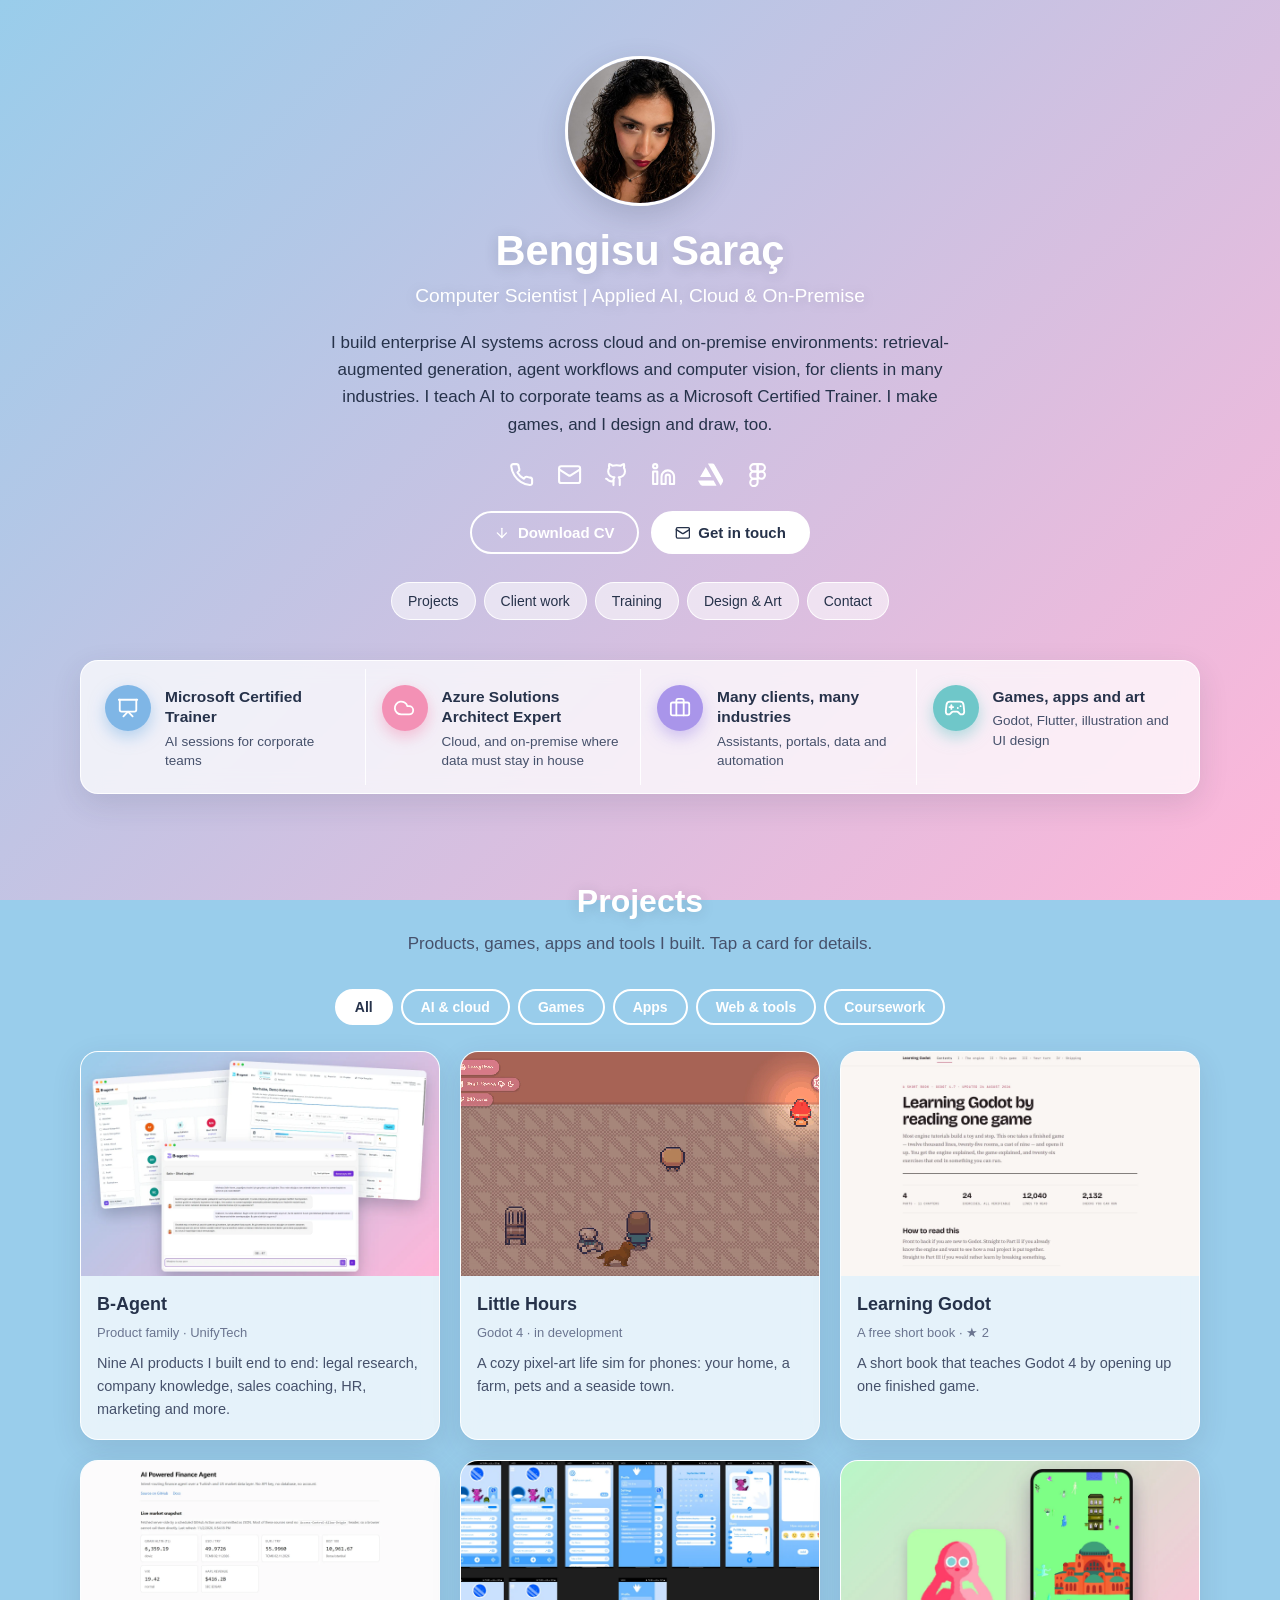
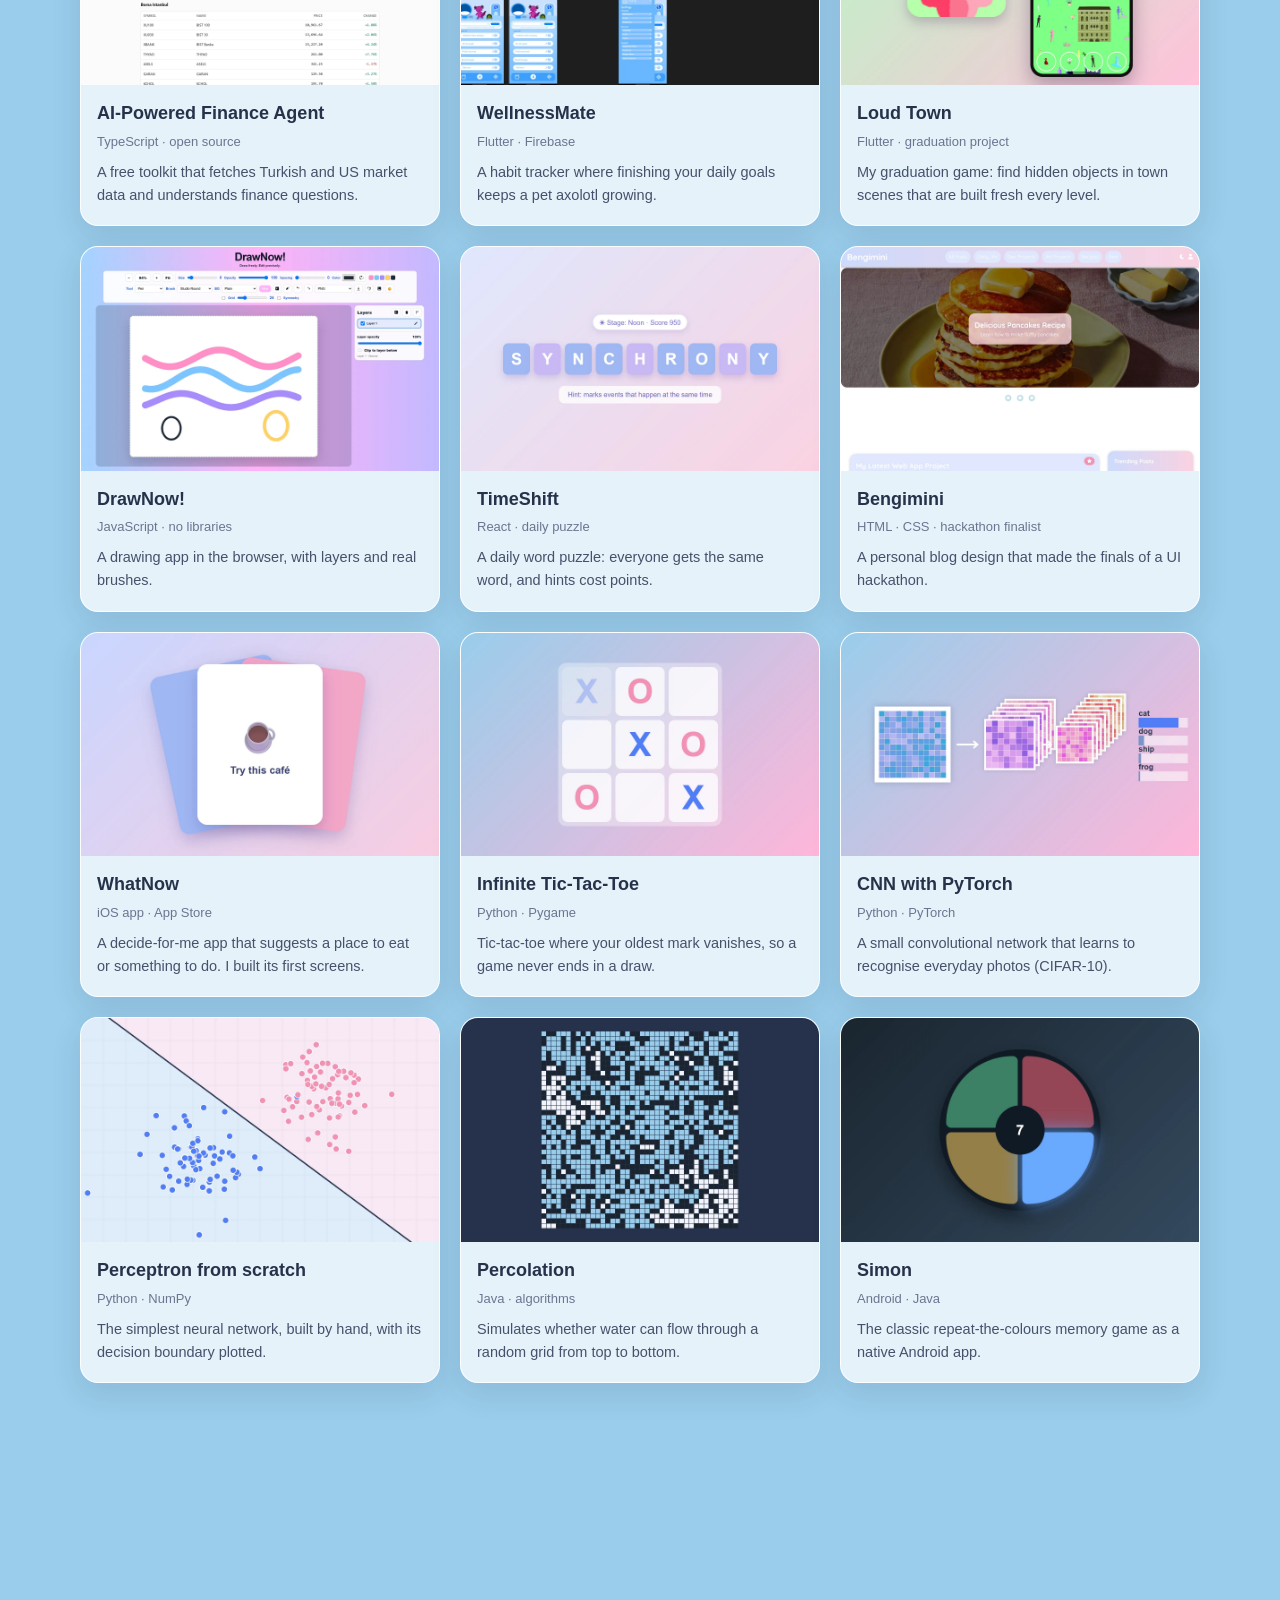
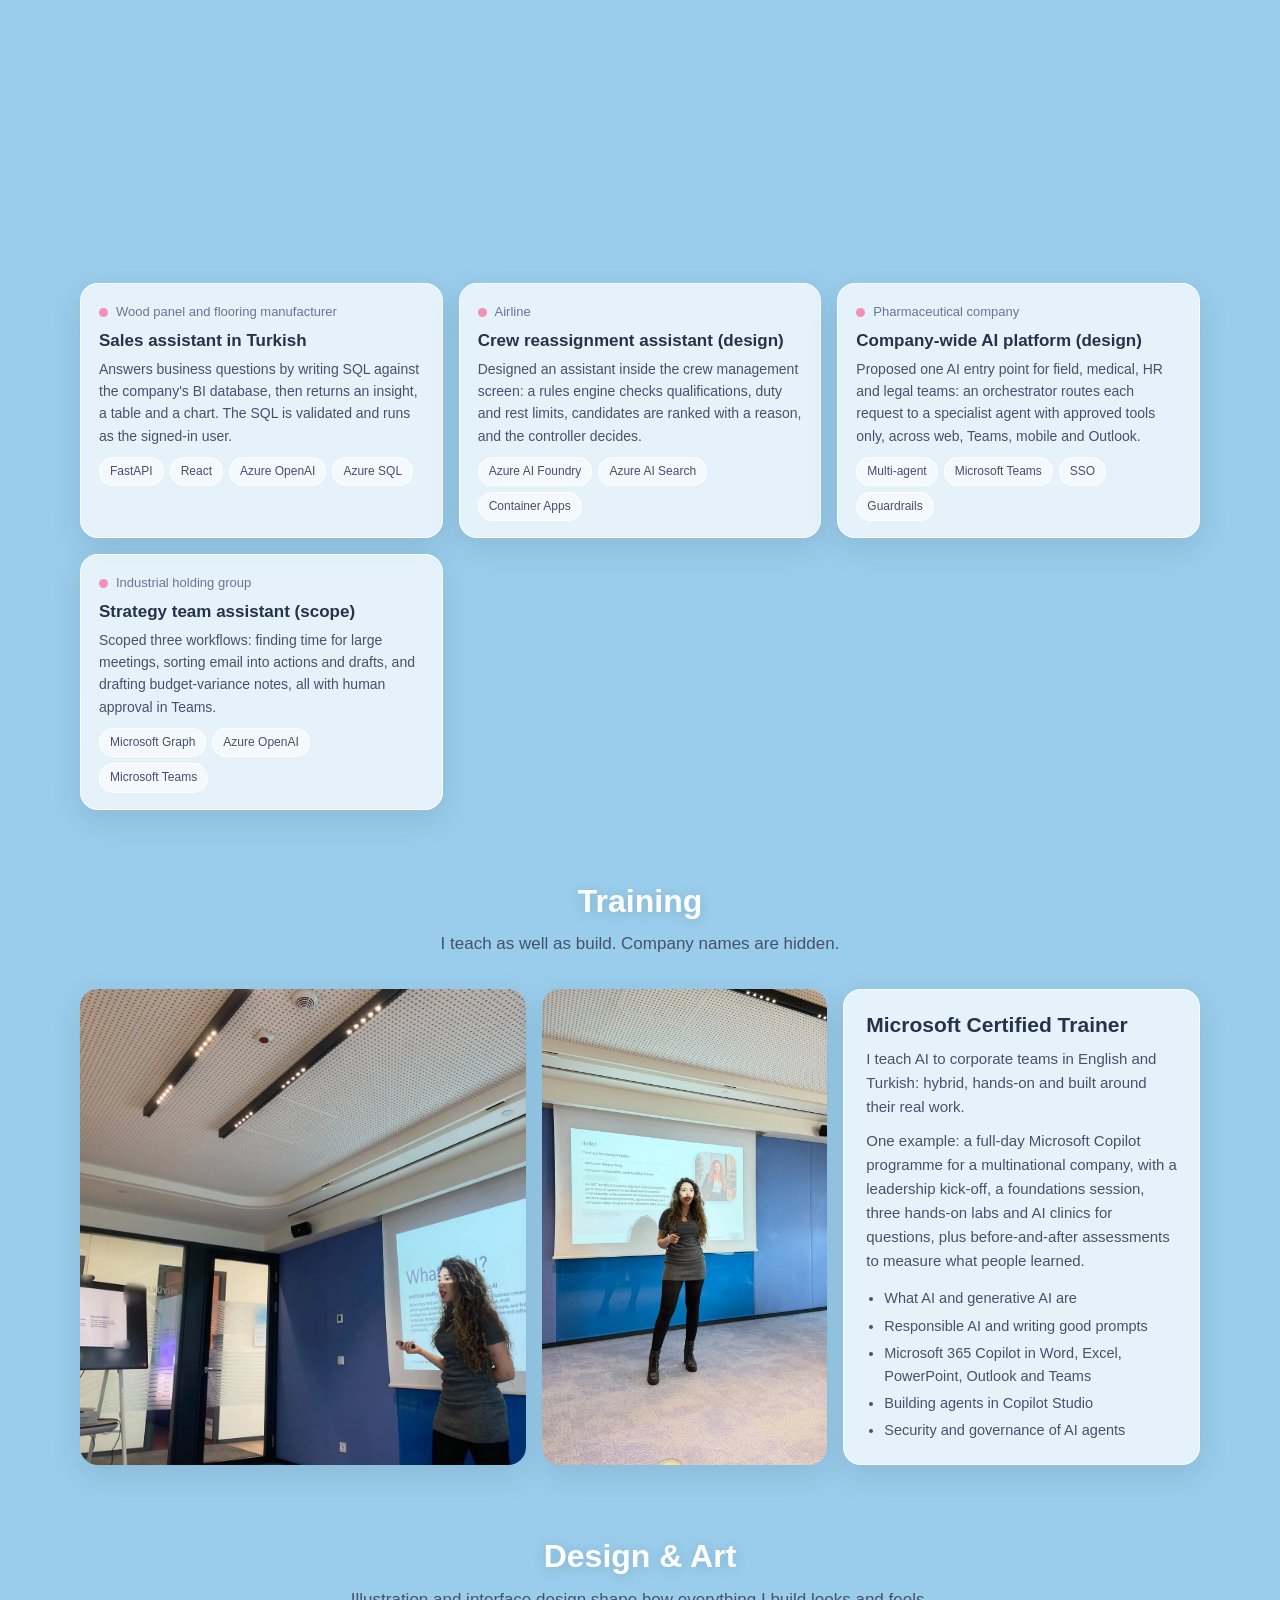
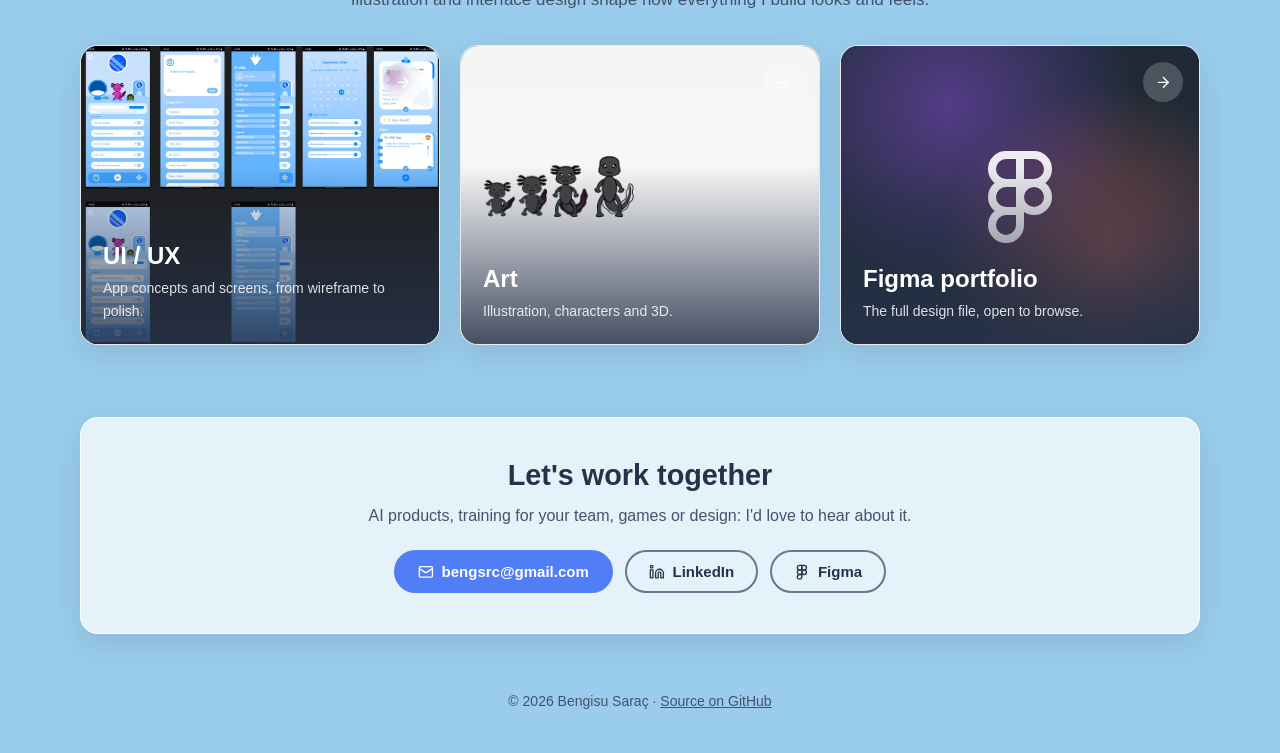
==== commit 71aad715: "Bring back the Design & Art picture cards; use the blog's food slide for Bengimini The Design & Art " ====
--- a/index.html
+++ b/index.html
@@ -81,15 +81,19 @@
     .train .text p { color: var(--ink-2); margin: 0 0 10px; font-size: 15px; }
     .train ul { margin: 4px 0 0; padding-left: 18px; color: var(--ink-2); font-size: 14.5px; display: grid; gap: 4px; }
 
-    /* Design and art */
+    /* Design and art: big picture cards with the chosen images */
     .crafts { display: grid; grid-template-columns: repeat(3, 1fr); gap: 20px; }
-    .craft { overflow: hidden; text-decoration: none; display: flex; flex-direction: column; }
-    .craft .thumb { aspect-ratio: 16 / 10; overflow: hidden; background: rgba(255, 255, 255, 0.5); display: grid; place-items: center; }
-    .craft .thumb img { width: 100%; height: 100%; object-fit: cover; }
-    .craft .thumb img.contain { object-fit: contain; }
-    .craft .body { padding: 14px 16px 18px; }
-    .craft h3 { font-size: 18px; margin-bottom: 4px; }
-    .craft p { margin: 0; font-size: 14px; color: var(--ink-2); }
+    .craft { position: relative; min-height: 300px; border-radius: var(--radius); overflow: hidden; text-decoration: none; display: flex; align-items: flex-end; background: #1f2a36; box-shadow: var(--shadow); border: 1px solid var(--card-line); transition: transform 0.3s, box-shadow 0.3s; }
+    .craft:hover { transform: translateY(-6px); box-shadow: var(--shadow-hover); }
+    .craft > img { position: absolute; inset: 0; width: 100%; height: 100%; object-fit: cover; transition: transform 0.7s; }
+    .craft:hover > img { transform: scale(1.06); }
+    .craft::before { content: ""; position: absolute; inset: 0; z-index: 1; background: linear-gradient(180deg, transparent 40%, rgba(38, 50, 74, 0.85)); }
+    .craft .txt { position: relative; z-index: 2; padding: 22px; }
+    .craft h3 { font-size: 24px; margin: 0 0 6px; color: #fff; }
+    .craft p { margin: 0; color: rgba(255, 255, 255, 0.85); font-size: 14px; }
+    .craft .arrow { color: #fff; position: absolute; top: 16px; right: 16px; z-index: 2; width: 40px; height: 40px; border-radius: 50%; display: grid; place-items: center; background: rgba(255, 255, 255, 0.2); backdrop-filter: blur(8px); transition: transform 0.3s; }
+    .craft:hover .arrow { transform: rotate(-45deg); }
+    .craft .figma { position: absolute; inset: 0; display: grid; place-items: center; color: #fff; background: radial-gradient(circle at 30% 20%, #a259ff66, transparent 55%), radial-gradient(circle at 75% 70%, #ff726266, transparent 50%), #1f2a36; }
 
     .contact { text-align: center; padding: 40px 24px; }
     .contact h2 { font-size: 1.8em; margin-bottom: 10px; }
@@ -127,6 +131,7 @@
     @media (max-width: 620px) {
       .hero h1 { font-size: 2.1em; }
       .grid, .cgrid, .crafts, .train { grid-template-columns: 1fr; }
+      .craft { min-height: 240px; }
       .facts { grid-template-columns: 1fr; }
       .fact + .fact { border-left: 0; border-top: 1px solid var(--card-line); }
     }
@@ -205,9 +210,9 @@
         <p>Illustration and interface design shape how everything I build looks and feels.</p>
       </div>
       <div class="crafts">
-        <a class="craft card lift reveal" href="uiux.html"><div class="thumb"><img src="img/uiux/fortune-teller-app-0.webp" alt="" loading="lazy" style="object-position:center 35%" /></div><div class="body"><h3>UI / UX</h3><p>Three app concepts, screen by screen.</p></div></a>
-        <a class="craft card lift reveal" href="art.html"><div class="thumb"><img class="contain" src="img/personal/wellness-axolotls.webp" alt="" loading="lazy" /></div><div class="body"><h3>Art</h3><p>Illustration, characters and 3D.</p></div></a>
-        <a class="craft card lift reveal" href="https://bengisrc.artstation.com" target="_blank" rel="noopener"><div class="thumb"><img src="img/uiux/whatever-0.webp" alt="" loading="lazy" style="object-position:center 30%" /></div><div class="body"><h3>ArtStation &amp; Figma</h3><p>The full galleries and design files.</p></div></a>
+        <a class="craft reveal" href="uiux.html"><img src="img/personal/wellness-screens.webp" alt="" loading="lazy" /><span class="arrow"><svg class="ic" aria-hidden="true"><use href="#i-right"></use></svg></span><div class="txt"><h3>UI / UX</h3><p>App concepts and screens, from wireframe to polish.</p></div></a>
+        <a class="craft reveal" href="art.html"><img src="img/personal/wellness-axolotls.webp" alt="" loading="lazy" style="object-fit:contain;background:#f5f5f5" /><span class="arrow"><svg class="ic" aria-hidden="true"><use href="#i-right"></use></svg></span><div class="txt"><h3>Art</h3><p>Illustration, characters and 3D.</p></div></a>
+        <a class="craft reveal" href="https://www.figma.com/design/cfYIqVr6bICi37Y1FilpQa/Figma-Portfolio?node-id=0-1&amp;t=ScNDVolUz8QFxUXT-1" target="_blank" rel="noopener"><div class="figma"><svg class="ic" aria-hidden="true" style="width:96px;height:96px;opacity:.9"><use href="#i-figma"></use></svg></div><span class="arrow"><svg class="ic" aria-hidden="true"><use href="#i-right"></use></svg></span><div class="txt"><h3>Figma portfolio</h3><p>The full design file, open to browse.</p></div></a>
       </div>
     </section>
 
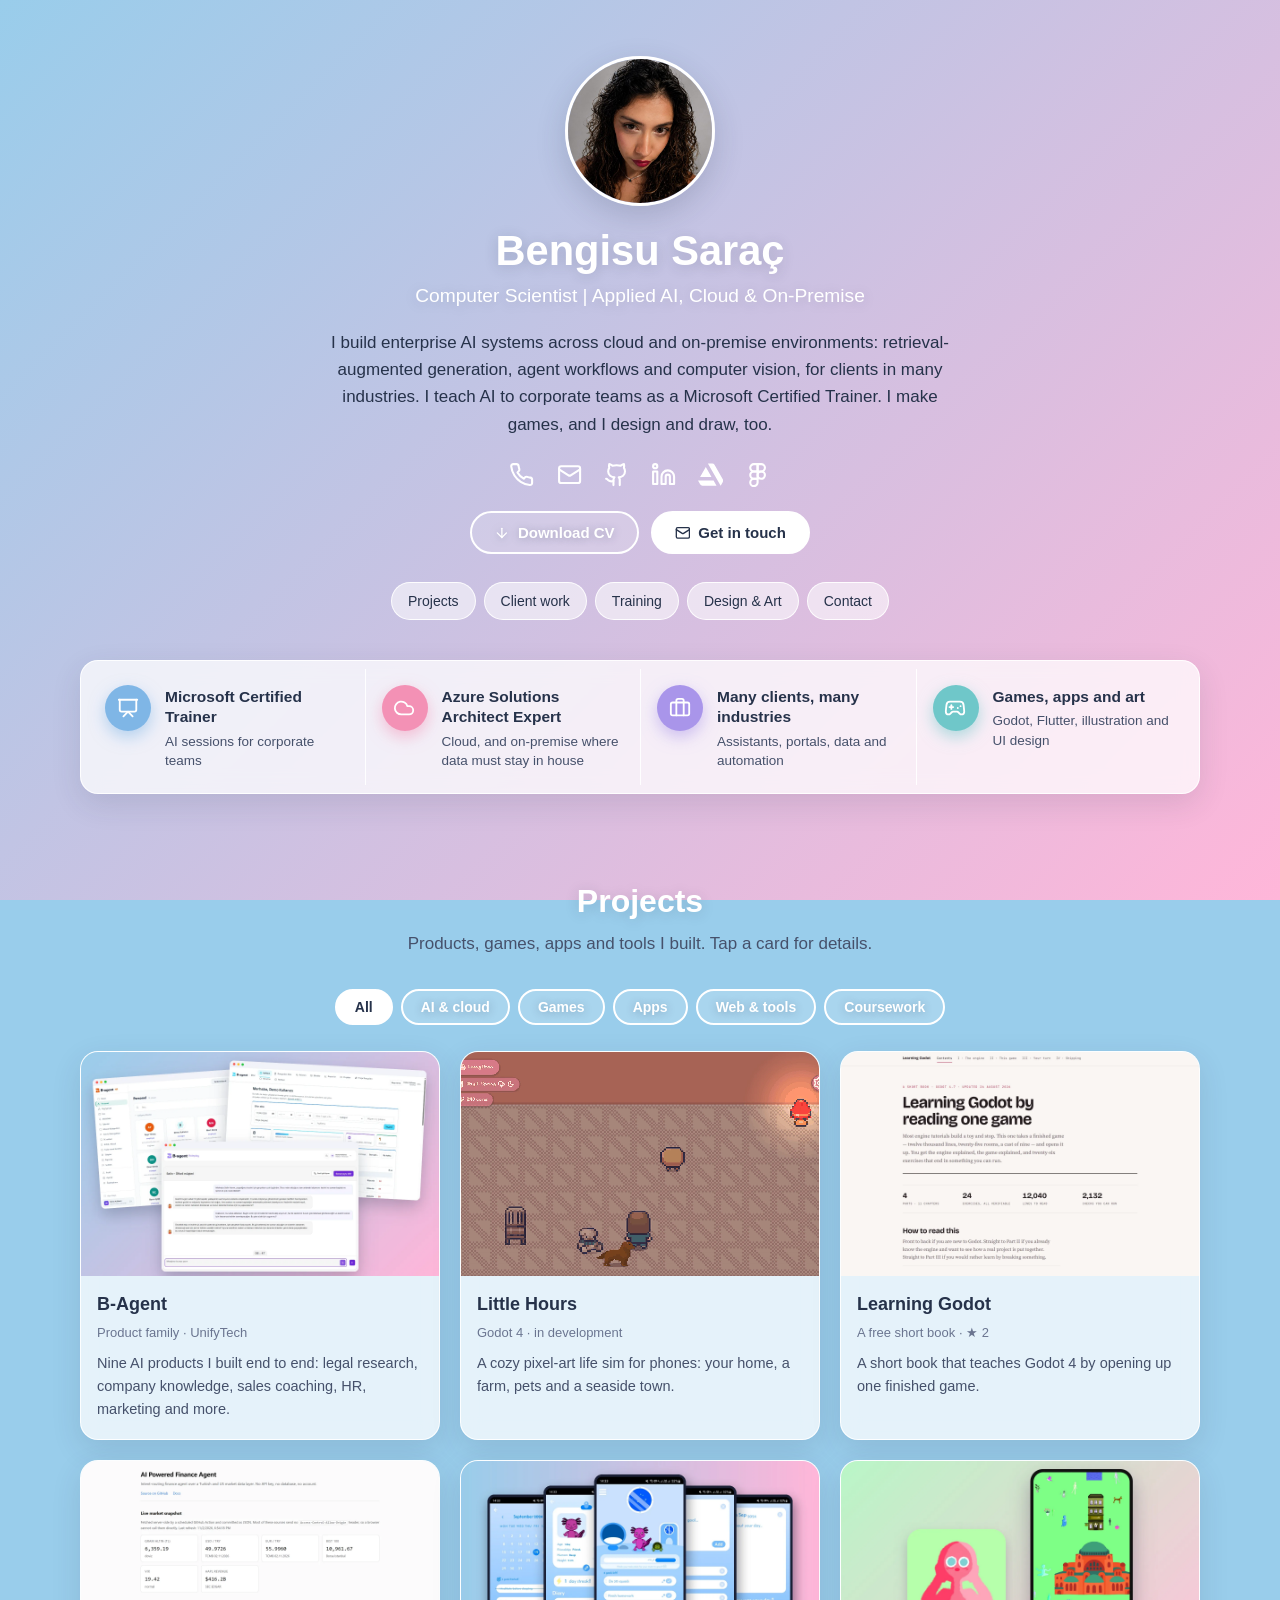
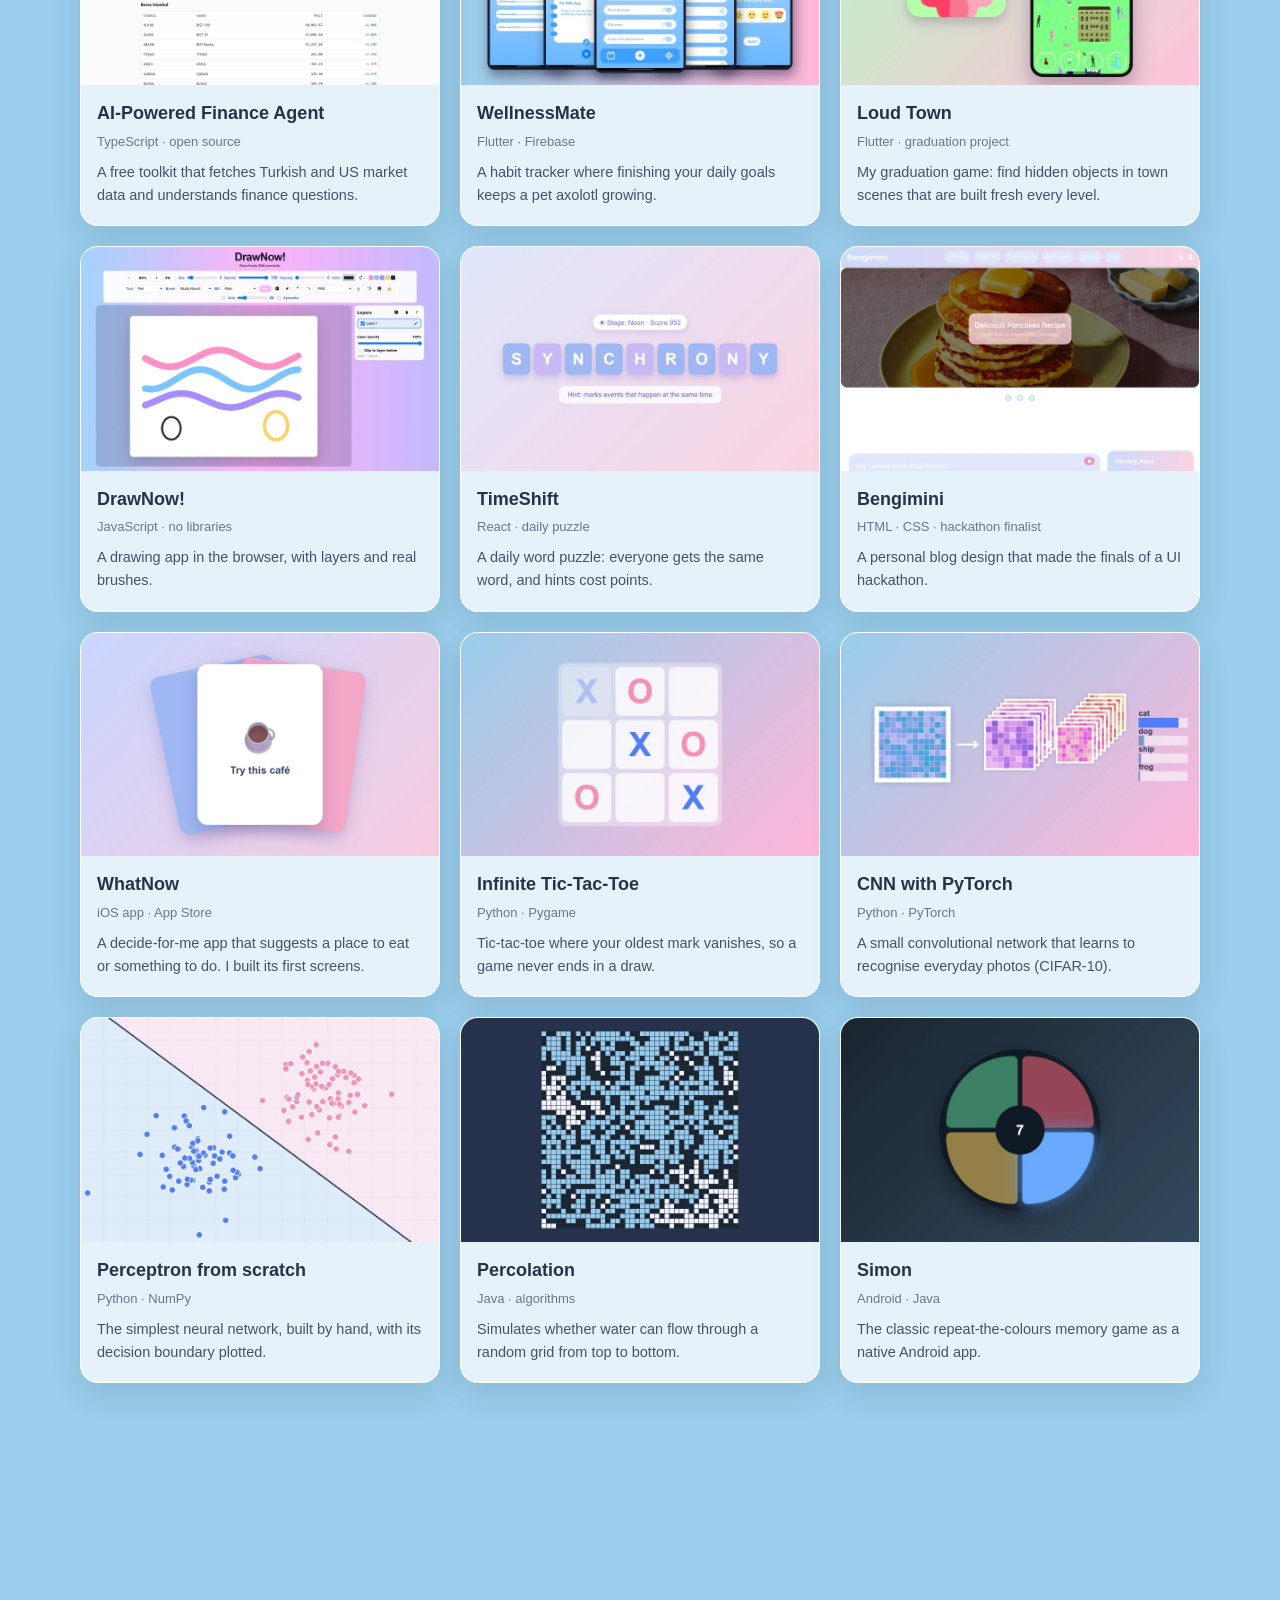
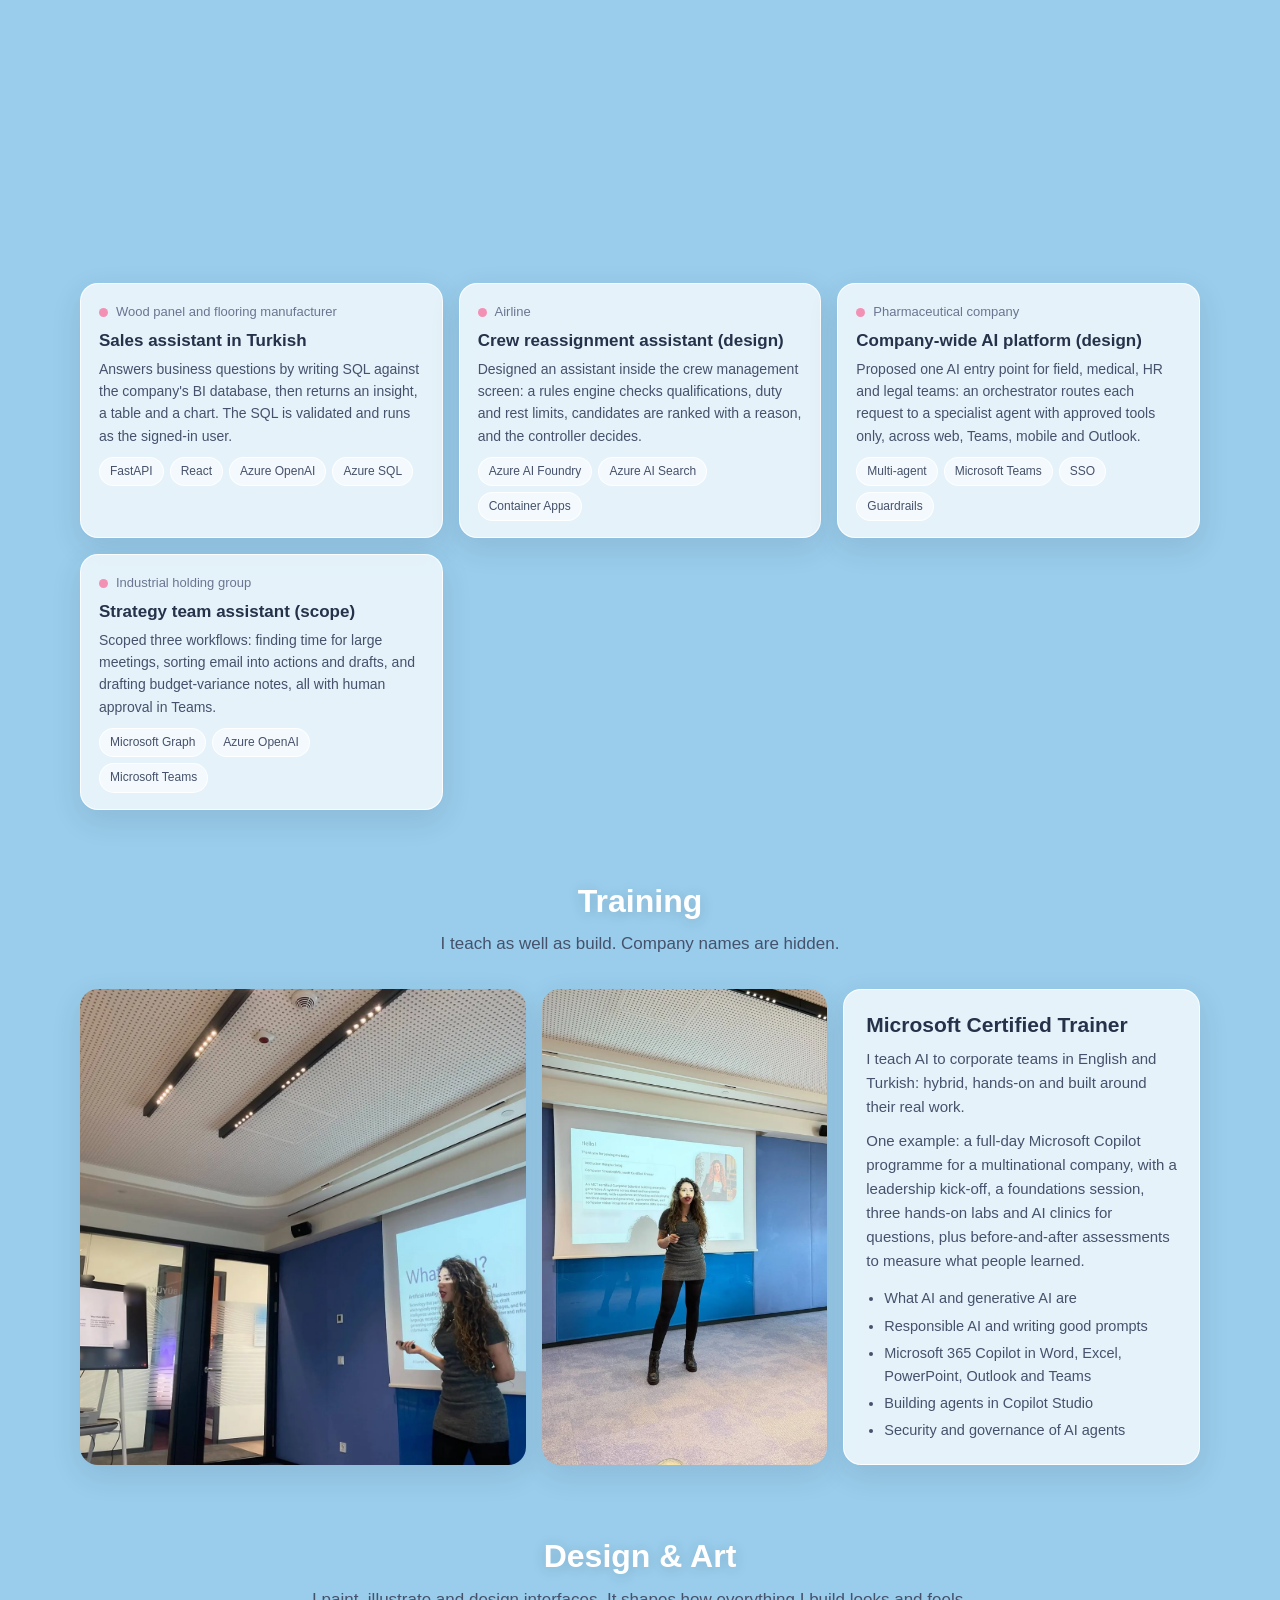
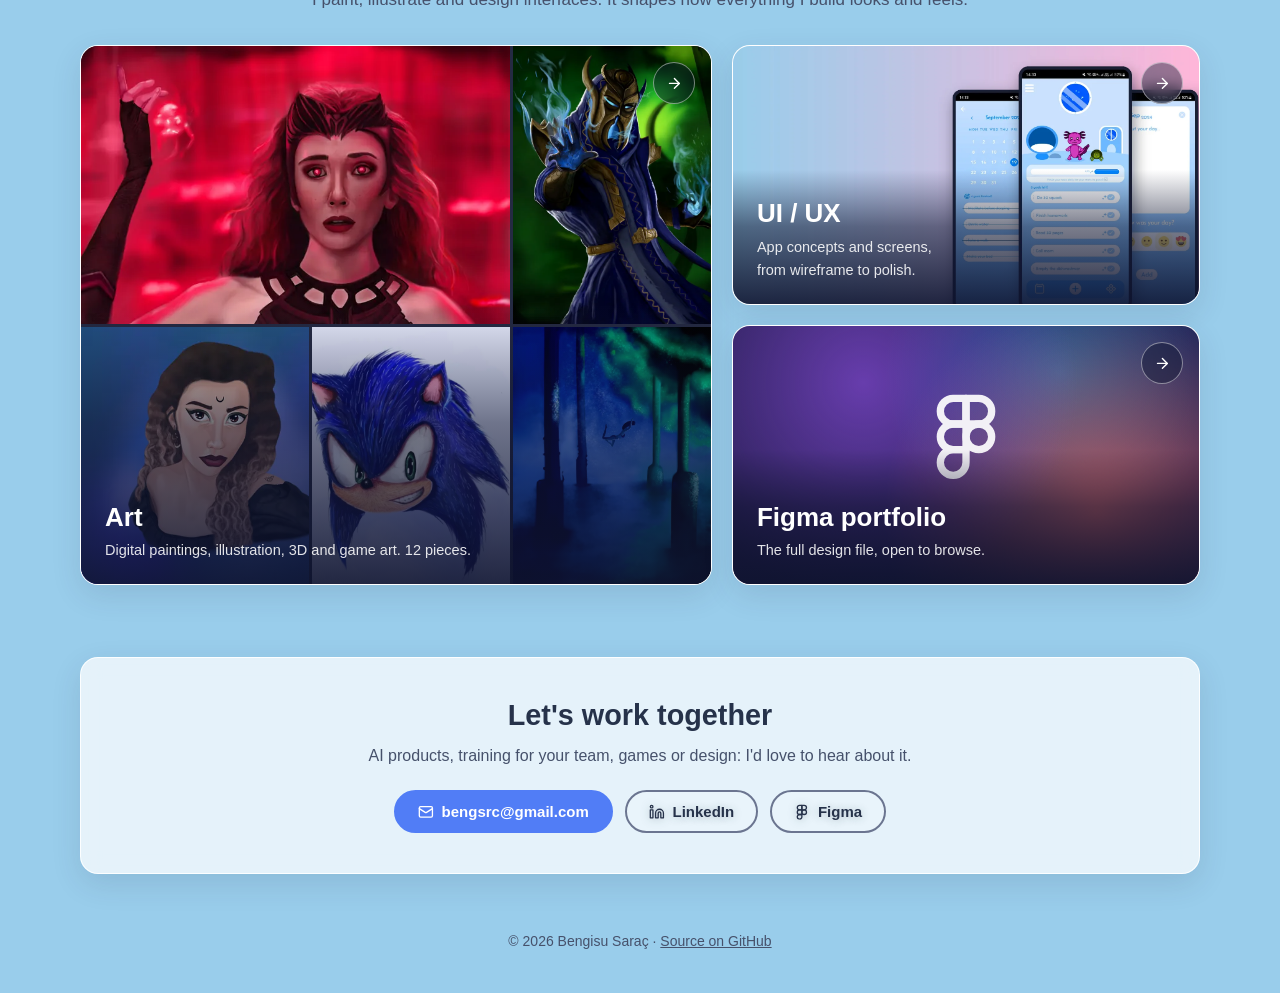
==== commit 15b7fc6b: "Show my paintings in the art section, clean up the design cards, and give dark mode a night sky" ====
--- a/index.html
+++ b/index.html
@@ -14,7 +14,7 @@
   <meta property="og:type" content="website" />
   <meta name="twitter:card" content="summary_large_image" />
   <meta name="theme-color" content="#99cdeb" media="(prefers-color-scheme: light)" />
-  <meta name="theme-color" content="#1a252f" media="(prefers-color-scheme: dark)" />
+  <meta name="theme-color" content="#0e1530" media="(prefers-color-scheme: dark)" />
   <link rel="canonical" href="https://beng262.github.io/" />
   <link rel="icon" href="favicon.svg" type="image/svg+xml" />
   <script type="application/ld+json">{"@context": "https://schema.org", "@type": "Person", "name": "Bengisu Saraç", "url": "https://beng262.github.io/", "image": "https://beng262.github.io/img/profile.jpg", "jobTitle": "Computer Scientist", "email": "mailto:bengsrc@gmail.com", "sameAs": ["https://github.com/beng262", "https://linkedin.com/in/bengisarac14697", "https://bengisrc.artstation.com"], "knowsAbout": ["Retrieval-augmented generation", "AI agents", "Microsoft Azure", "Computer vision", "Godot", "UI design"], "hasCredential": [{"@type": "EducationalOccupationalCredential", "name": "Microsoft Certified Trainer"}, {"@type": "EducationalOccupationalCredential", "name": "Microsoft Certified: Azure Solutions Architect Expert"}]}</script>
@@ -46,11 +46,6 @@
     .fact:nth-child(1) { --tint: #7fb6e6; } .fact:nth-child(2) { --tint: #f391b5; } .fact:nth-child(3) { --tint: #a995ea; } .fact:nth-child(4) { --tint: #6fc7c9; }
 
     /* Projects */
-    .filters { display: flex; gap: 8px; justify-content: center; flex-wrap: wrap; margin-bottom: 26px; }
-    .filters button { font: bold 14px var(--font); color: #fff; background: transparent; border: 2px solid #fff; border-radius: 25px; padding: 8px 18px; cursor: pointer; transition: background 0.2s, color 0.2s, transform 0.2s; }
-    .filters button:hover { transform: translateY(-2px); }
-    .filters button[aria-pressed="true"] { background: #fff; color: var(--ink); }
-    @media (prefers-color-scheme: dark) { .filters button[aria-pressed="true"] { color: #1a252f; } }
     .grid { display: grid; grid-template-columns: repeat(3, 1fr); gap: 20px; }
     .proj { overflow: hidden; display: flex; flex-direction: column; cursor: pointer; text-align: left; padding: 0; font: inherit; color: inherit; }
     .proj .thumb { aspect-ratio: 16 / 10; overflow: hidden; background: rgba(255, 255, 255, 0.4); }
@@ -82,18 +77,28 @@
     .train ul { margin: 4px 0 0; padding-left: 18px; color: var(--ink-2); font-size: 14.5px; display: grid; gap: 4px; }
 
     /* Design and art: big picture cards with the chosen images */
-    .crafts { display: grid; grid-template-columns: repeat(3, 1fr); gap: 20px; }
-    .craft { position: relative; min-height: 300px; border-radius: var(--radius); overflow: hidden; text-decoration: none; display: flex; align-items: flex-end; background: #1f2a36; box-shadow: var(--shadow); border: 1px solid var(--card-line); transition: transform 0.3s, box-shadow 0.3s; }
+    /* Design & Art: a big art card made of the paintings, then UI/UX and Figma */
+    .crafts { display: grid; grid-template-columns: 1.35fr 1fr; grid-template-rows: repeat(2, minmax(260px, auto)); gap: 20px; }
+    .craft { position: relative; min-height: 260px; border-radius: var(--radius); overflow: hidden; text-decoration: none; display: flex; align-items: flex-end; background: var(--card-solid); box-shadow: var(--shadow); border: 1px solid var(--card-line); transition: transform 0.3s, box-shadow 0.3s; isolation: isolate; }
+    .craft.big { grid-row: span 2; }
     .craft:hover { transform: translateY(-6px); box-shadow: var(--shadow-hover); }
-    .craft > img { position: absolute; inset: 0; width: 100%; height: 100%; object-fit: cover; transition: transform 0.7s; }
-    .craft:hover > img { transform: scale(1.06); }
-    .craft::before { content: ""; position: absolute; inset: 0; z-index: 1; background: linear-gradient(180deg, transparent 40%, rgba(38, 50, 74, 0.85)); }
-    .craft .txt { position: relative; z-index: 2; padding: 22px; }
-    .craft h3 { font-size: 24px; margin: 0 0 6px; color: #fff; }
-    .craft p { margin: 0; color: rgba(255, 255, 255, 0.85); font-size: 14px; }
-    .craft .arrow { color: #fff; position: absolute; top: 16px; right: 16px; z-index: 2; width: 40px; height: 40px; border-radius: 50%; display: grid; place-items: center; background: rgba(255, 255, 255, 0.2); backdrop-filter: blur(8px); transition: transform 0.3s; }
-    .craft:hover .arrow { transform: rotate(-45deg); }
-    .craft .figma { position: absolute; inset: 0; display: grid; place-items: center; color: #fff; background: radial-gradient(circle at 30% 20%, #a259ff66, transparent 55%), radial-gradient(circle at 75% 70%, #ff726266, transparent 50%), #1f2a36; }
+    .craft > img, .craft .mosaic { position: absolute; inset: 0; width: 100%; height: 100%; }
+    .craft > img { object-fit: cover; transition: transform 0.7s; }
+    .craft:hover > img { transform: scale(1.05); }
+    .craft::before { content: ""; position: absolute; inset: 0; z-index: 1; pointer-events: none; background: linear-gradient(180deg, transparent 48%, rgba(14, 19, 46, 0.55) 70%, rgba(14, 19, 46, 0.9)); }
+    .craft .txt { position: relative; z-index: 2; padding: 22px 24px; }
+    .craft h3 { font-size: 26px; margin: 0 0 6px; color: #fff; }
+    .craft p { margin: 0; color: rgba(255, 255, 255, 0.88); font-size: 14.5px; }
+    .craft .arrow { color: #fff; position: absolute; top: 16px; right: 16px; z-index: 2; width: 42px; height: 42px; border-radius: 50%; display: grid; place-items: center; background: rgba(14, 19, 46, 0.42); border: 1px solid rgba(255, 255, 255, 0.45); backdrop-filter: blur(8px); -webkit-backdrop-filter: blur(8px); transition: transform 0.3s, background 0.3s; }
+    .craft:hover .arrow { transform: rotate(-45deg); background: rgba(14, 19, 46, 0.6); }
+    .mosaic { display: grid; grid-template-columns: 1.15fr 1fr 1fr; grid-template-rows: 1.25fr 1fr; gap: 3px; background: rgba(14, 19, 46, 0.9); }
+    .mosaic img { width: 100%; height: 100%; object-fit: cover; transition: transform 0.7s; }
+    .mosaic img:first-child { grid-column: span 2; }
+    .craft:hover .mosaic img { transform: scale(1.04); }
+    .craft.ui .txt { max-width: 52%; }
+    .craft .figma { position: absolute; inset: 0; display: grid; place-items: center; color: #fff; background: radial-gradient(circle at 28% 22%, #a259ff88, transparent 55%), radial-gradient(circle at 78% 72%, #ff7262aa, transparent 52%), radial-gradient(circle at 70% 18%, #1abcfe66, transparent 45%), #241d4f; }
+    .craft .figma .ic { width: 88px; height: 88px; opacity: 0.92; margin-bottom: 40px; transition: transform 0.6s; }
+    .craft:hover .figma .ic { transform: scale(1.08) rotate(-4deg); }
 
     .contact { text-align: center; padding: 40px 24px; }
     .contact h2 { font-size: 1.8em; margin-bottom: 10px; }
@@ -114,14 +119,16 @@
     .modal-inner .tags, .modal-inner .links { display: flex; gap: 8px; flex-wrap: wrap; margin-bottom: 14px; align-items: center; }
     .modal-inner .links .btn { color: var(--ink); border-color: var(--ink-3); }
     .modal-inner .links .btn.solid { background: var(--accent); border-color: var(--accent); color: #fff; }
-    @media (prefers-color-scheme: dark) { .modal-inner .links .btn.solid { color: #1a252f; } }
+    .modal-inner .links .btn.solid { color: var(--on-accent); }
     .modal-inner .gal { display: flex; gap: 8px; flex-wrap: wrap; margin-bottom: 14px; }
     .modal-inner .gal img { height: 84px; width: auto; border-radius: 10px; cursor: zoom-in; box-shadow: var(--shadow); }
     .modal-inner .note { font-size: 13px; color: var(--ink-3); }
     .close { position: absolute; top: 12px; right: 12px; width: 38px; height: 38px; border-radius: 50%; border: 0; background: rgba(255, 255, 255, 0.9); color: #26324a; cursor: pointer; display: grid; place-items: center; box-shadow: var(--shadow); z-index: 2; }
 
     @media (max-width: 960px) {
-      .grid, .cgrid, .crafts { grid-template-columns: repeat(2, 1fr); }
+      .grid, .cgrid { grid-template-columns: repeat(2, 1fr); }
+      .crafts { grid-template-columns: 1fr 1fr; grid-template-rows: auto; }
+      .craft.big { grid-column: 1 / -1; grid-row: auto; min-height: 420px; }
       .facts { grid-template-columns: repeat(2, 1fr); }
       .fact:nth-child(3) { border-left: 0; }
       .fact:nth-child(n+3) { border-top: 1px solid var(--card-line); }
@@ -132,6 +139,7 @@
       .hero h1 { font-size: 2.1em; }
       .grid, .cgrid, .crafts, .train { grid-template-columns: 1fr; }
       .craft { min-height: 240px; }
+      .craft.big { min-height: 380px; }
       .facts { grid-template-columns: 1fr; }
       .fact + .fact { border-left: 0; border-top: 1px solid var(--card-line); }
     }
@@ -207,12 +215,22 @@
     <section class="section wrap" id="craft">
       <div class="section-head reveal">
         <h2>Design &amp; Art</h2>
-        <p>Illustration and interface design shape how everything I build looks and feels.</p>
+        <p>I paint, illustrate and design interfaces. It shapes how everything I build looks and feels.</p>
       </div>
       <div class="crafts">
-        <a class="craft reveal" href="uiux.html"><img src="img/personal/wellness-screens.webp" alt="" loading="lazy" /><span class="arrow"><svg class="ic" aria-hidden="true"><use href="#i-right"></use></svg></span><div class="txt"><h3>UI / UX</h3><p>App concepts and screens, from wireframe to polish.</p></div></a>
-        <a class="craft reveal" href="art.html"><img src="img/personal/wellness-axolotls.webp" alt="" loading="lazy" style="object-fit:contain;background:#f5f5f5" /><span class="arrow"><svg class="ic" aria-hidden="true"><use href="#i-right"></use></svg></span><div class="txt"><h3>Art</h3><p>Illustration, characters and 3D.</p></div></a>
-        <a class="craft reveal" href="https://www.figma.com/design/cfYIqVr6bICi37Y1FilpQa/Figma-Portfolio?node-id=0-1&amp;t=ScNDVolUz8QFxUXT-1" target="_blank" rel="noopener"><div class="figma"><svg class="ic" aria-hidden="true" style="width:96px;height:96px;opacity:.9"><use href="#i-figma"></use></svg></div><span class="arrow"><svg class="ic" aria-hidden="true"><use href="#i-right"></use></svg></span><div class="txt"><h3>Figma portfolio</h3><p>The full design file, open to browse.</p></div></a>
+        <a class="craft big reveal" href="art.html">
+          <div class="mosaic" aria-hidden="true">
+            <img src="img/art/t/scarlet-1.webp" alt="" loading="lazy" style="object-position:72% 30%" />
+            <img src="img/art/t/miraak-1.webp" alt="" loading="lazy" style="object-position:50% 20%" />
+            <img src="img/art/t/arcane-1.webp" alt="" loading="lazy" style="object-position:42% 30%" />
+            <img src="img/art/t/sonic-1.webp" alt="" loading="lazy" />
+            <img src="img/art/t/fall-1.webp" alt="" loading="lazy" style="object-position:50% 35%" />
+          </div>
+          <span class="arrow"><svg class="ic" aria-hidden="true"><use href="#i-right"></use></svg></span>
+          <div class="txt"><h3>Art</h3><p>Digital paintings, illustration, 3D and game art. 12 pieces.</p></div>
+        </a>
+        <a class="craft ui reveal" href="uiux.html"><img src="img/uiux/wellness-cover.webp" alt="" loading="lazy" style="object-position:right top" /><span class="arrow"><svg class="ic" aria-hidden="true"><use href="#i-right"></use></svg></span><div class="txt"><h3>UI / UX</h3><p>App concepts and screens, from wireframe to polish.</p></div></a>
+        <a class="craft reveal" href="https://www.figma.com/design/cfYIqVr6bICi37Y1FilpQa/Figma-Portfolio?node-id=0-1&amp;t=ScNDVolUz8QFxUXT-1" target="_blank" rel="noopener"><div class="figma"><svg class="ic" aria-hidden="true"><use href="#i-figma"></use></svg></div><span class="arrow"><svg class="ic" aria-hidden="true"><use href="#i-right"></use></svg></span><div class="txt"><h3>Figma portfolio</h3><p>The full design file, open to browse.</p></div></a>
       </div>
     </section>
 
--- a/assets/site.css
+++ b/assets/site.css
@@ -1,11 +1,14 @@
 /* Shared look for every page.
    Light: the original portfolio gradient (#99CDEB to #FFB6D9) with white headings.
-   Dark (system setting): the Bengimini blog's dark gradient (#1a252f to #34495e).
+   Dark (system setting): the same sky at night. Deep indigo to plum, a few stars,
+   and the day colours (sky blue, pink) kept as soft glows and accents.
    Font: Arial, as on the original site. */
 :root {
   --g1: #99cdeb;
   --g2: #ffb6d9;
   --page: linear-gradient(135deg, var(--g1), var(--g2));
+  --stars: none;
+  --on-accent: #ffffff;
   --head: #ffffff;
   --head-shadow: 0 2px 14px rgba(38, 50, 74, 0.18);
   --ink: #26324a;
@@ -26,20 +29,27 @@
 }
 @media (prefers-color-scheme: dark) {
   :root {
-    --page: linear-gradient(135deg, #1a252f, #34495e);
+    --g1: #0e1530;
+    --night: #0e1530;
+    --page:
+      radial-gradient(70vmax 50vmax at 8% -6%, rgba(153, 205, 235, 0.16), transparent 62%),
+      radial-gradient(60vmax 50vmax at 100% 104%, rgba(255, 182, 217, 0.15), transparent 60%),
+      linear-gradient(160deg, #0e1530 0%, #18204a 48%, #2e2250 100%);
+    --stars: url("data:image/svg+xml,%3Csvg xmlns='http://www.w3.org/2000/svg' width='460' height='460'%3E%3Cg fill='%23fff'%3E%3Ccircle cx='31' cy='42' r='1.1' opacity='.75'/%3E%3Ccircle cx='118' cy='160' r='.7' opacity='.5'/%3E%3Ccircle cx='212' cy='64' r='1.4' opacity='.85'/%3E%3Ccircle cx='301' cy='211' r='.8' opacity='.45'/%3E%3Ccircle cx='402' cy='92' r='1' opacity='.65'/%3E%3Ccircle cx='66' cy='300' r='.9' opacity='.55'/%3E%3Ccircle cx='170' cy='392' r='1.2' opacity='.7'/%3E%3Ccircle cx='262' cy='330' r='.6' opacity='.4'/%3E%3Ccircle cx='366' cy='402' r='1.1' opacity='.6'/%3E%3Ccircle cx='440' cy='268' r='.7' opacity='.45'/%3E%3Ccircle cx='12' cy='190' r='.6' opacity='.35'/%3E%3Ccircle cx='330' cy='20' r='.7' opacity='.4'/%3E%3C/g%3E%3C/svg%3E");
     --head: #ffffff;
-    --head-shadow: none;
-    --ink: #eef2f8;
-    --ink-2: #c7cfdc;
-    --ink-3: #97a2b6;
-    --card: rgba(31, 42, 54, 0.78);
-    --card-solid: #1f2a36;
-    --card-line: rgba(255, 255, 255, 0.08);
-    --chip: rgba(255, 255, 255, 0.08);
+    --head-shadow: 0 0 26px rgba(153, 205, 235, 0.28);
+    --ink: #eef0fb;
+    --ink-2: #c5c9e6;
+    --ink-3: #959cc4;
+    --card: rgba(30, 37, 82, 0.6);
+    --card-solid: #1b2150;
+    --card-line: rgba(176, 196, 255, 0.15);
+    --chip: rgba(153, 205, 235, 0.12);
     --accent: #99cdeb;
     --accent-2: #ffb6d9;
-    --shadow: 0 10px 30px rgba(0, 0, 0, 0.25);
-    --shadow-hover: 0 16px 40px rgba(0, 0, 0, 0.35);
+    --on-accent: #0e1530;
+    --shadow: 0 12px 34px rgba(3, 5, 22, 0.45);
+    --shadow-hover: 0 18px 46px rgba(3, 5, 22, 0.62), 0 0 0 1px rgba(153, 205, 235, 0.22);
     color-scheme: dark;
   }
 }
@@ -47,7 +57,6 @@
 * { box-sizing: border-box; }
 html { scroll-behavior: smooth; -webkit-text-size-adjust: 100%; }
 html { background: var(--g1); }
-@media (prefers-color-scheme: dark) { html { background: #1a252f; } }
 body {
   margin: 0;
   min-height: 100vh;
@@ -57,7 +66,7 @@
   overflow-x: hidden;
 }
 /* The gradient sits on a fixed layer, which works everywhere (iOS ignores fixed backgrounds) */
-body::before { content: ""; position: fixed; inset: 0; z-index: -1; background: var(--page); pointer-events: none; }
+body::before { content: ""; position: fixed; inset: 0; z-index: -1; background: var(--stars), var(--page); pointer-events: none; }
 img { max-width: 100%; display: block; }
 figure { margin: 0; }
 a { color: inherit; }
@@ -97,10 +106,24 @@
 .btn.sm { padding: 7px 14px; font-size: 13px; border-width: 1.5px; }
 .card .btn { color: var(--ink); border-color: var(--ink-3); }
 .card .btn:hover { background: var(--chip); }
-.card .btn.solid { background: var(--accent); border-color: var(--accent); color: #fff; }
+.card .btn.solid { background: var(--accent); border-color: var(--accent); color: var(--on-accent); }
 @media (prefers-color-scheme: dark) {
-  .btn.solid { color: #1a252f; }
-  .card .btn.solid { color: #1a252f; }
+  .btn { border-color: rgba(255, 255, 255, 0.85); }
+  .btn:hover { background: rgba(153, 205, 235, 0.14); }
+  .btn.solid { background: linear-gradient(135deg, #bfe2f5, #ffd1e6); border-color: transparent; color: var(--night); }
+  .btn.solid:hover { background: linear-gradient(135deg, #cdeaf8, #ffdcec); box-shadow: 0 8px 26px rgba(255, 182, 217, 0.25); }
+  .card .btn.solid { background: var(--accent); border-color: var(--accent); }
+}
+
+/* Filter pills (projects and art) */
+.filters { display: flex; gap: 8px; justify-content: center; flex-wrap: wrap; margin-bottom: 26px; }
+.filters button { font: bold 14px var(--font); color: #fff; background: transparent; border: 2px solid #fff; border-radius: 25px; padding: 8px 18px; cursor: pointer; transition: background 0.2s, color 0.2s, transform 0.2s; }
+.filters button:hover { transform: translateY(-2px); }
+.filters button[aria-pressed="true"] { background: #fff; color: var(--ink); }
+@media (prefers-color-scheme: dark) {
+  .filters button { border-color: rgba(255, 255, 255, 0.55); }
+  .filters button:hover { border-color: #fff; }
+  .filters button[aria-pressed="true"] { background: linear-gradient(135deg, #bfe2f5, #ffd1e6); border-color: transparent; color: var(--night); }
 }
 
 .tag { display: inline-block; font-size: 12px; padding: 4px 10px; border-radius: 999px; background: var(--chip); color: var(--ink-2); border: 1px solid var(--card-line); }
@@ -136,3 +159,10 @@
   *, *::before, *::after { animation: none !important; transition: none !important; scroll-behavior: auto !important; }
   .js .reveal { opacity: 1; transform: none; }
 }
+
+/* White outline controls on the light gradient: a soft shadow keeps them readable on the pale blue */
+@media (prefers-color-scheme: light) {
+  .btn:not(.solid), .filters button:not([aria-pressed="true"]), .back { text-shadow: 0 1px 8px rgba(38, 50, 74, 0.3); }
+  .btn:not(.solid), .filters button:not([aria-pressed="true"]) { background: rgba(255, 255, 255, 0.16); }
+  .btn:not(.solid) .ic, .filters button .ic, .back .ic { filter: drop-shadow(0 1px 4px rgba(38, 50, 74, 0.3)); }
+}
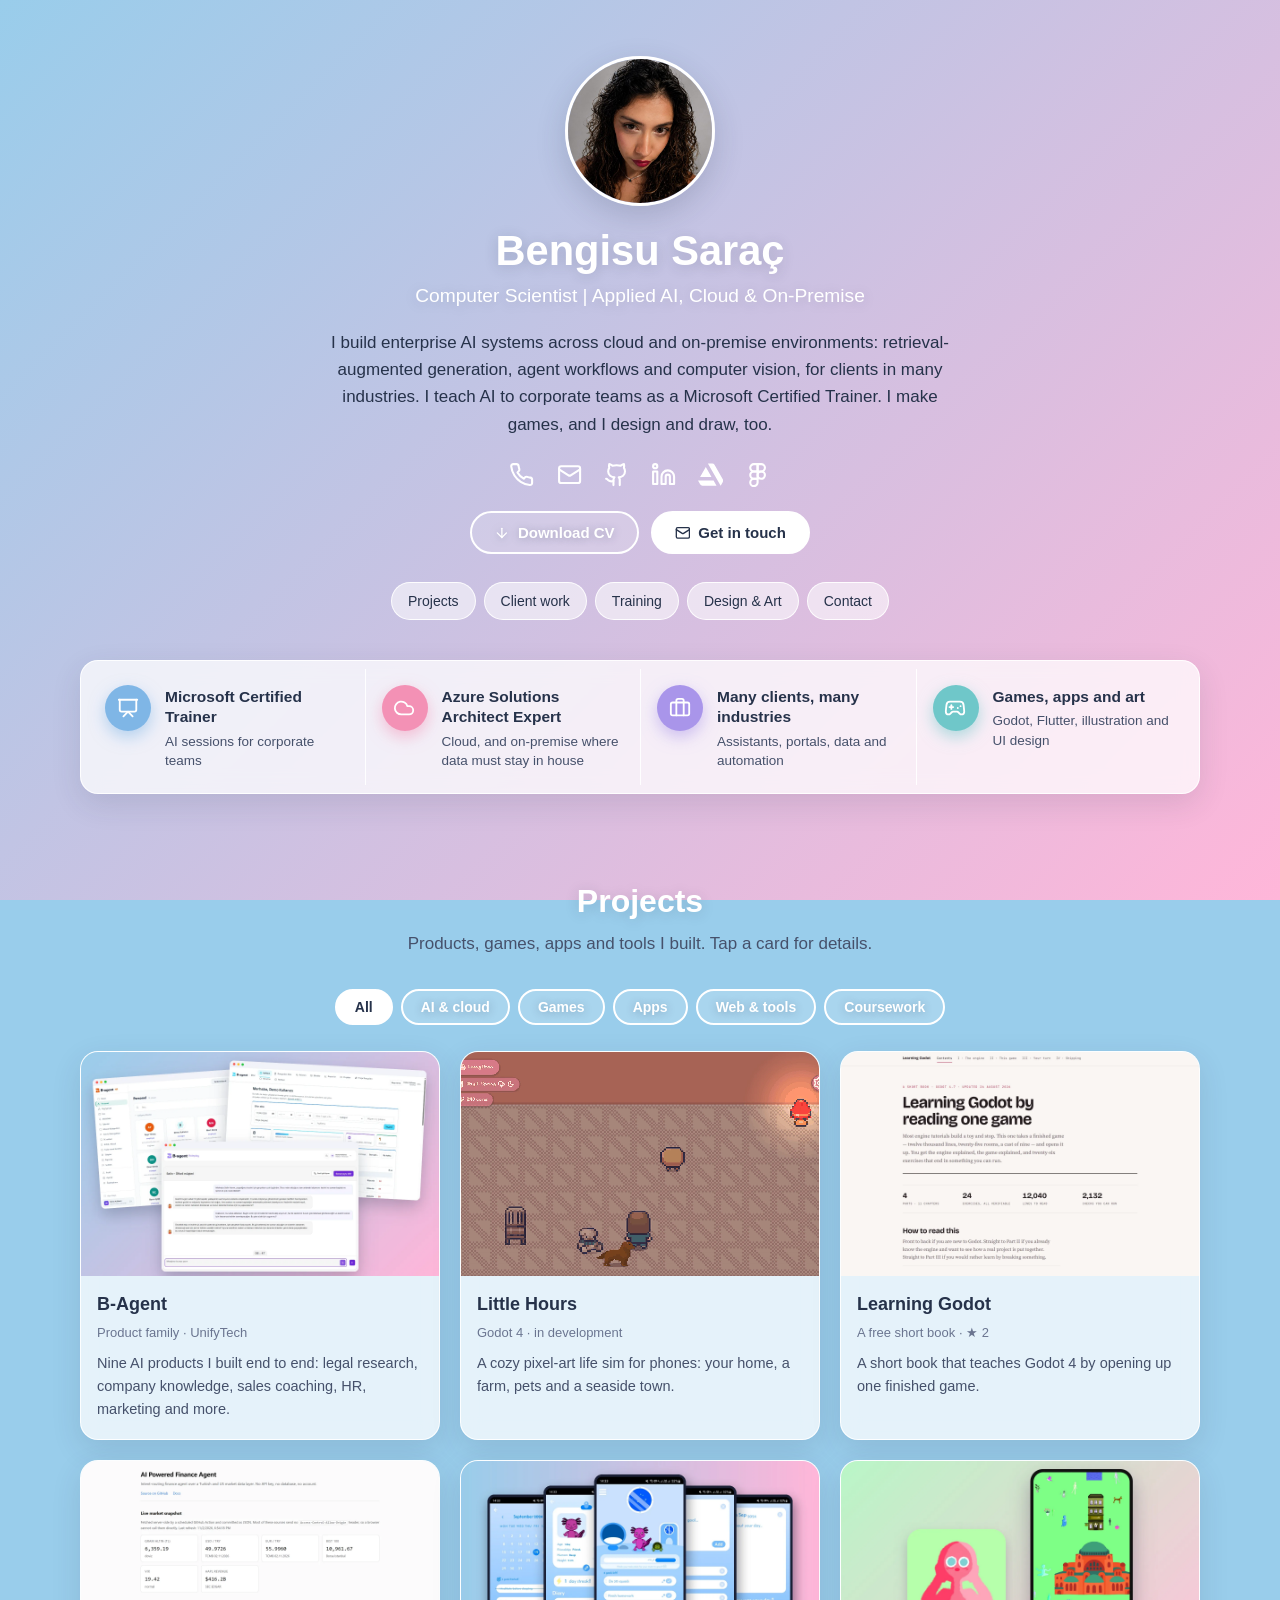
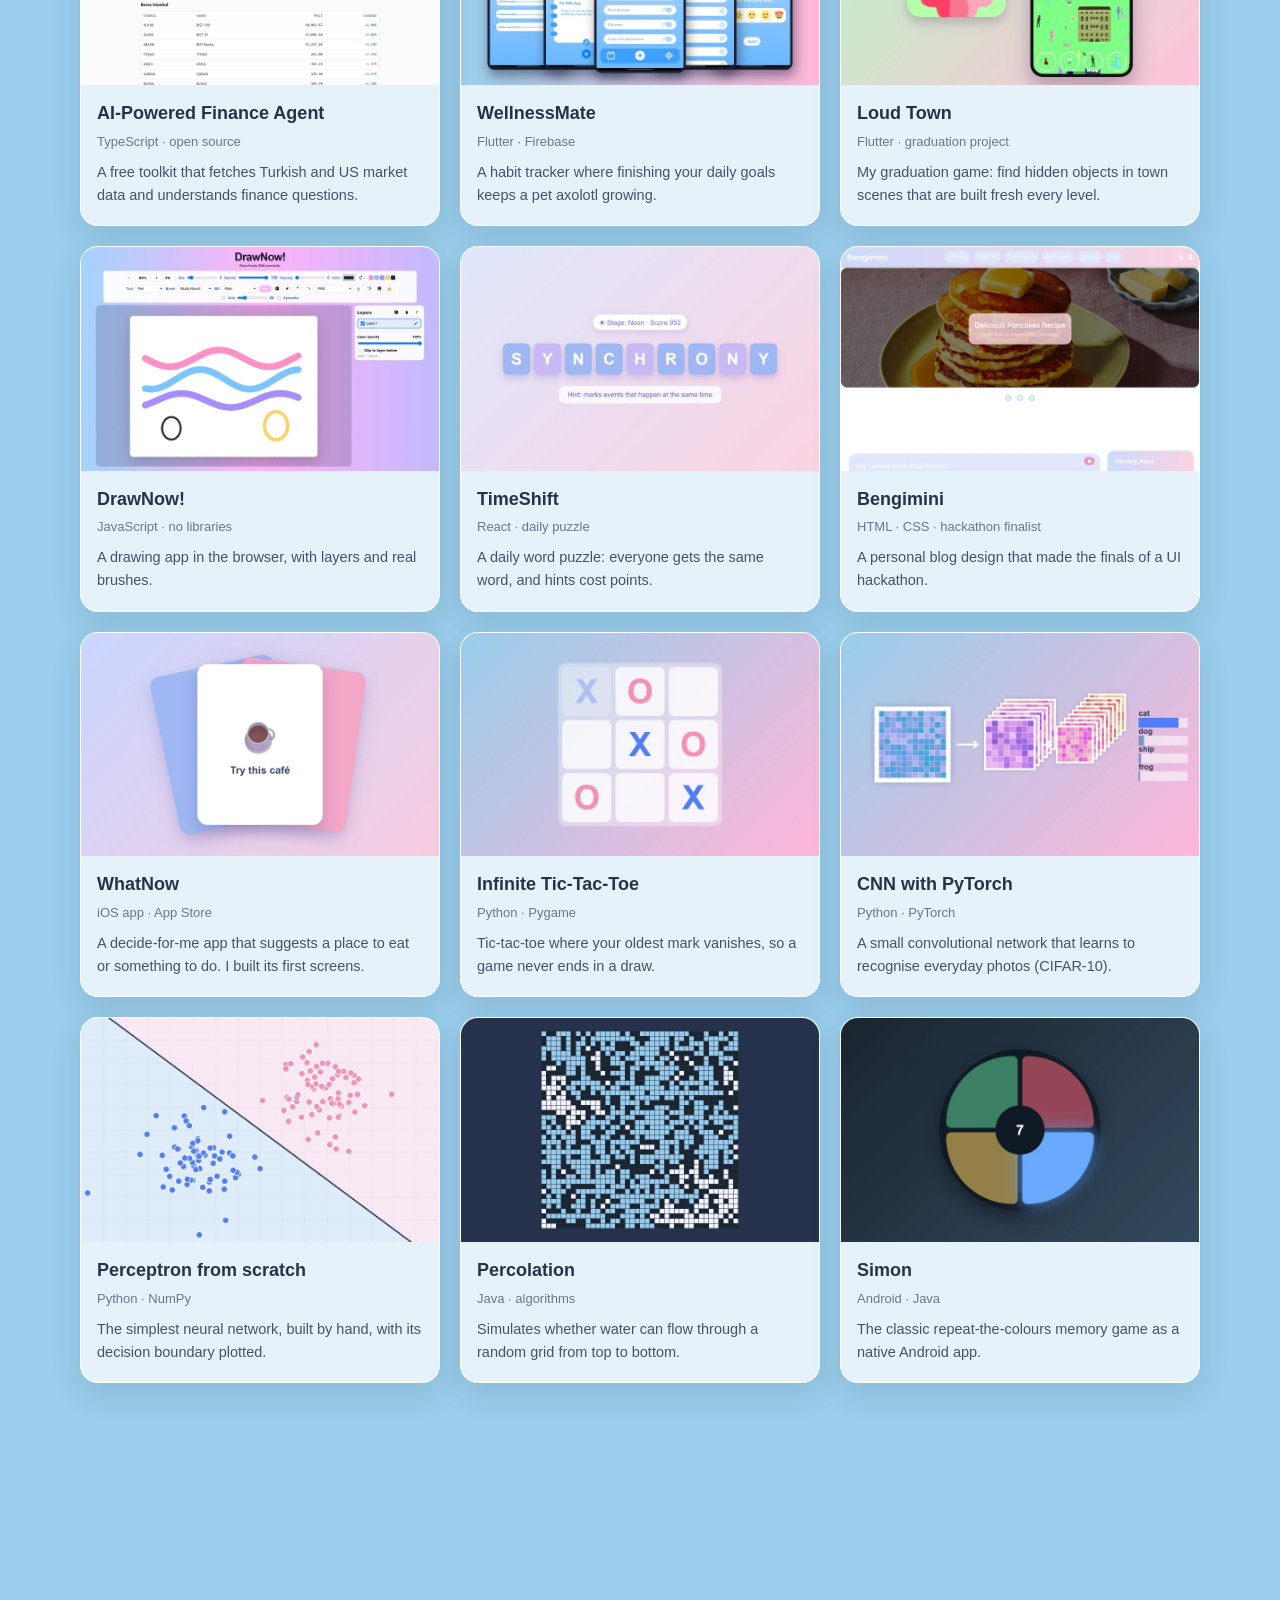
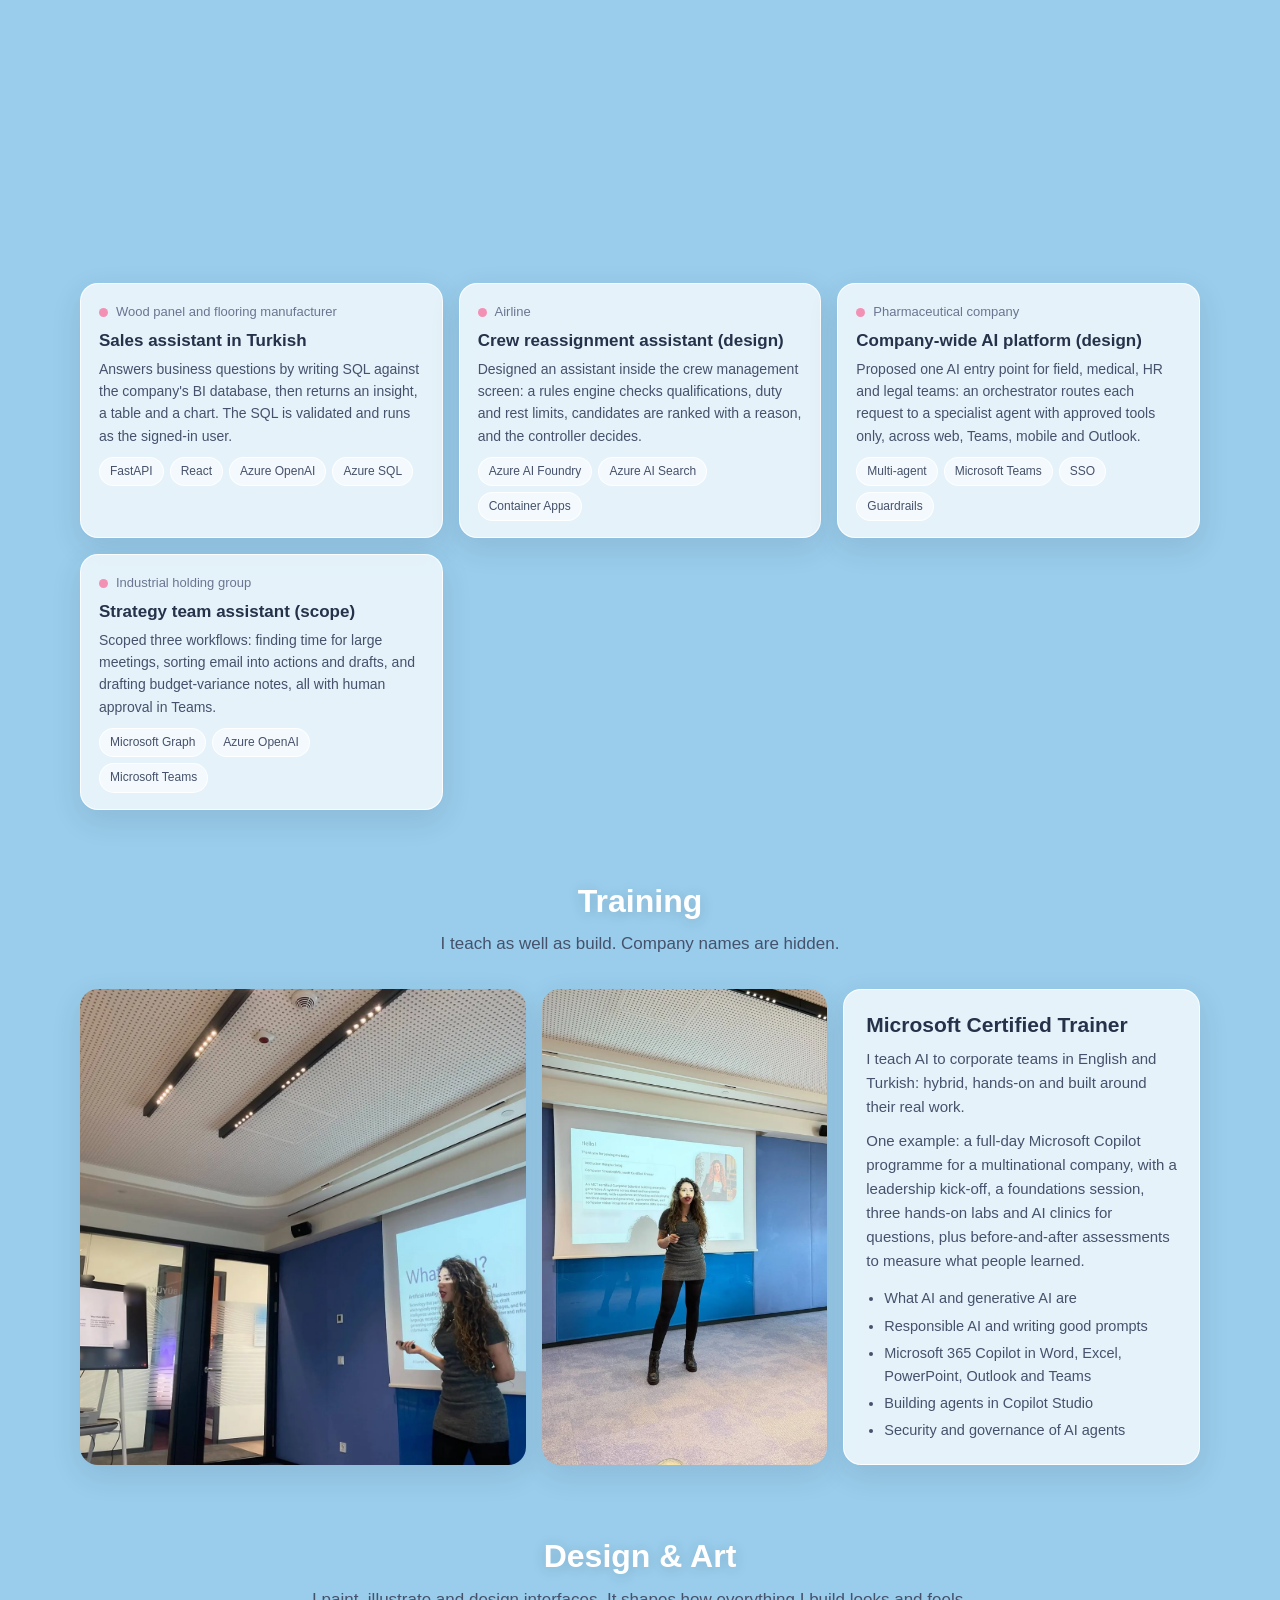
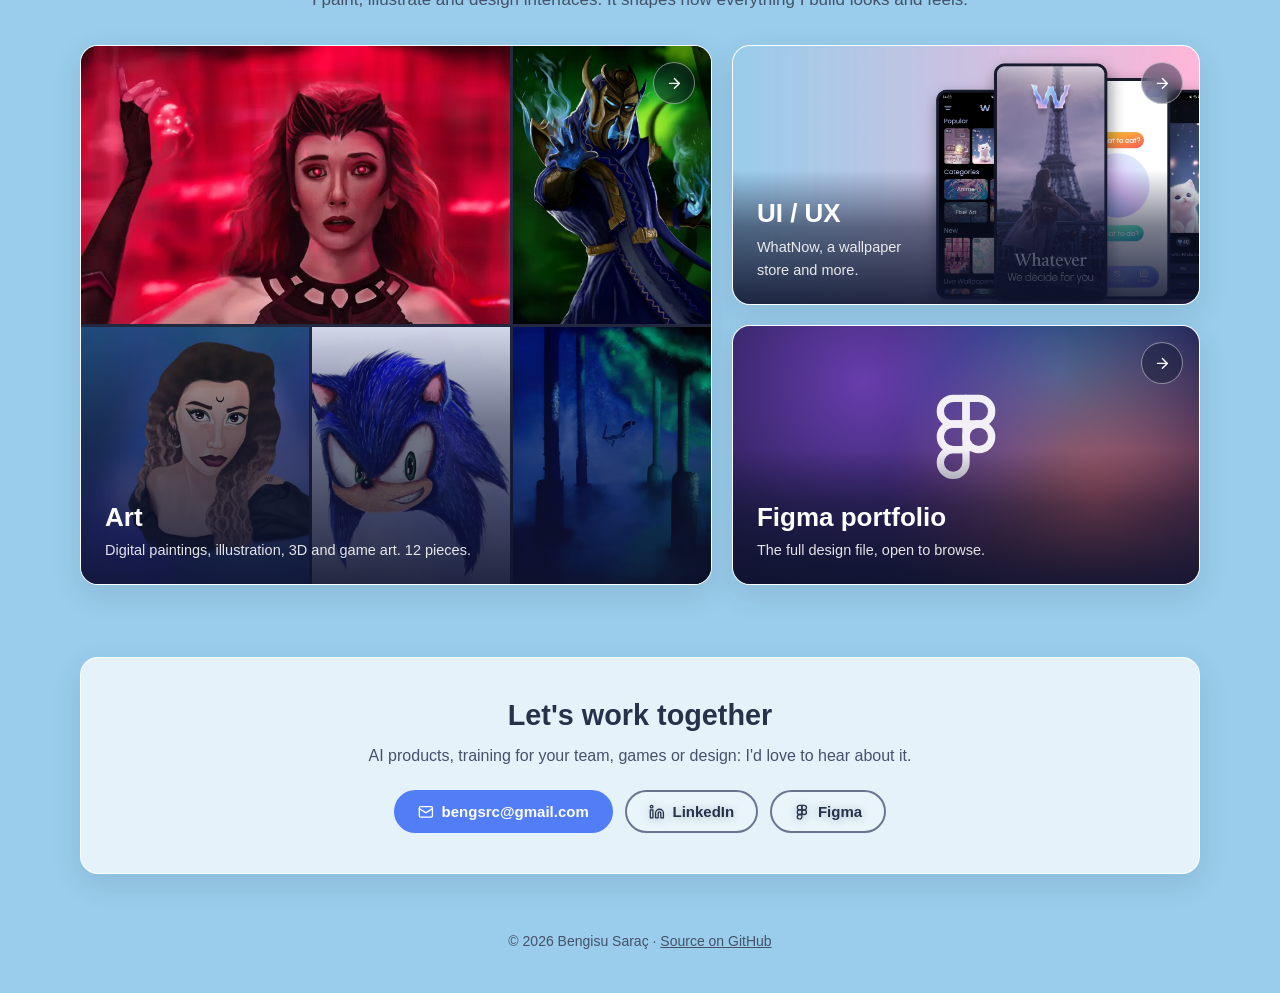
==== commit e32015e1: "Lead UI/UX with WhatNow and the wallpaper app, and add the Roleplay avatar call screens" ====
--- a/index.html
+++ b/index.html
@@ -95,7 +95,7 @@
     .mosaic img { width: 100%; height: 100%; object-fit: cover; transition: transform 0.7s; }
     .mosaic img:first-child { grid-column: span 2; }
     .craft:hover .mosaic img { transform: scale(1.04); }
-    .craft.ui .txt { max-width: 52%; }
+    .craft.ui .txt { max-width: 44%; }
     .craft .figma { position: absolute; inset: 0; display: grid; place-items: center; color: #fff; background: radial-gradient(circle at 28% 22%, #a259ff88, transparent 55%), radial-gradient(circle at 78% 72%, #ff7262aa, transparent 52%), radial-gradient(circle at 70% 18%, #1abcfe66, transparent 45%), #241d4f; }
     .craft .figma .ic { width: 88px; height: 88px; opacity: 0.92; margin-bottom: 40px; transition: transform 0.6s; }
     .craft:hover .figma .ic { transform: scale(1.08) rotate(-4deg); }
@@ -229,7 +229,7 @@
           <span class="arrow"><svg class="ic" aria-hidden="true"><use href="#i-right"></use></svg></span>
           <div class="txt"><h3>Art</h3><p>Digital paintings, illustration, 3D and game art. 12 pieces.</p></div>
         </a>
-        <a class="craft ui reveal" href="uiux.html"><img src="img/uiux/wellness-cover.webp" alt="" loading="lazy" style="object-position:right top" /><span class="arrow"><svg class="ic" aria-hidden="true"><use href="#i-right"></use></svg></span><div class="txt"><h3>UI / UX</h3><p>App concepts and screens, from wireframe to polish.</p></div></a>
+        <a class="craft ui reveal" href="uiux.html"><img src="img/uiux/cover.webp" alt="" loading="lazy" style="object-position:right top" /><span class="arrow"><svg class="ic" aria-hidden="true"><use href="#i-right"></use></svg></span><div class="txt"><h3>UI / UX</h3><p>WhatNow, a wallpaper store and more.</p></div></a>
         <a class="craft reveal" href="https://www.figma.com/design/cfYIqVr6bICi37Y1FilpQa/Figma-Portfolio?node-id=0-1&amp;t=ScNDVolUz8QFxUXT-1" target="_blank" rel="noopener"><div class="figma"><svg class="ic" aria-hidden="true"><use href="#i-figma"></use></svg></div><span class="arrow"><svg class="ic" aria-hidden="true"><use href="#i-right"></use></svg></span><div class="txt"><h3>Figma portfolio</h3><p>The full design file, open to browse.</p></div></a>
       </div>
     </section>
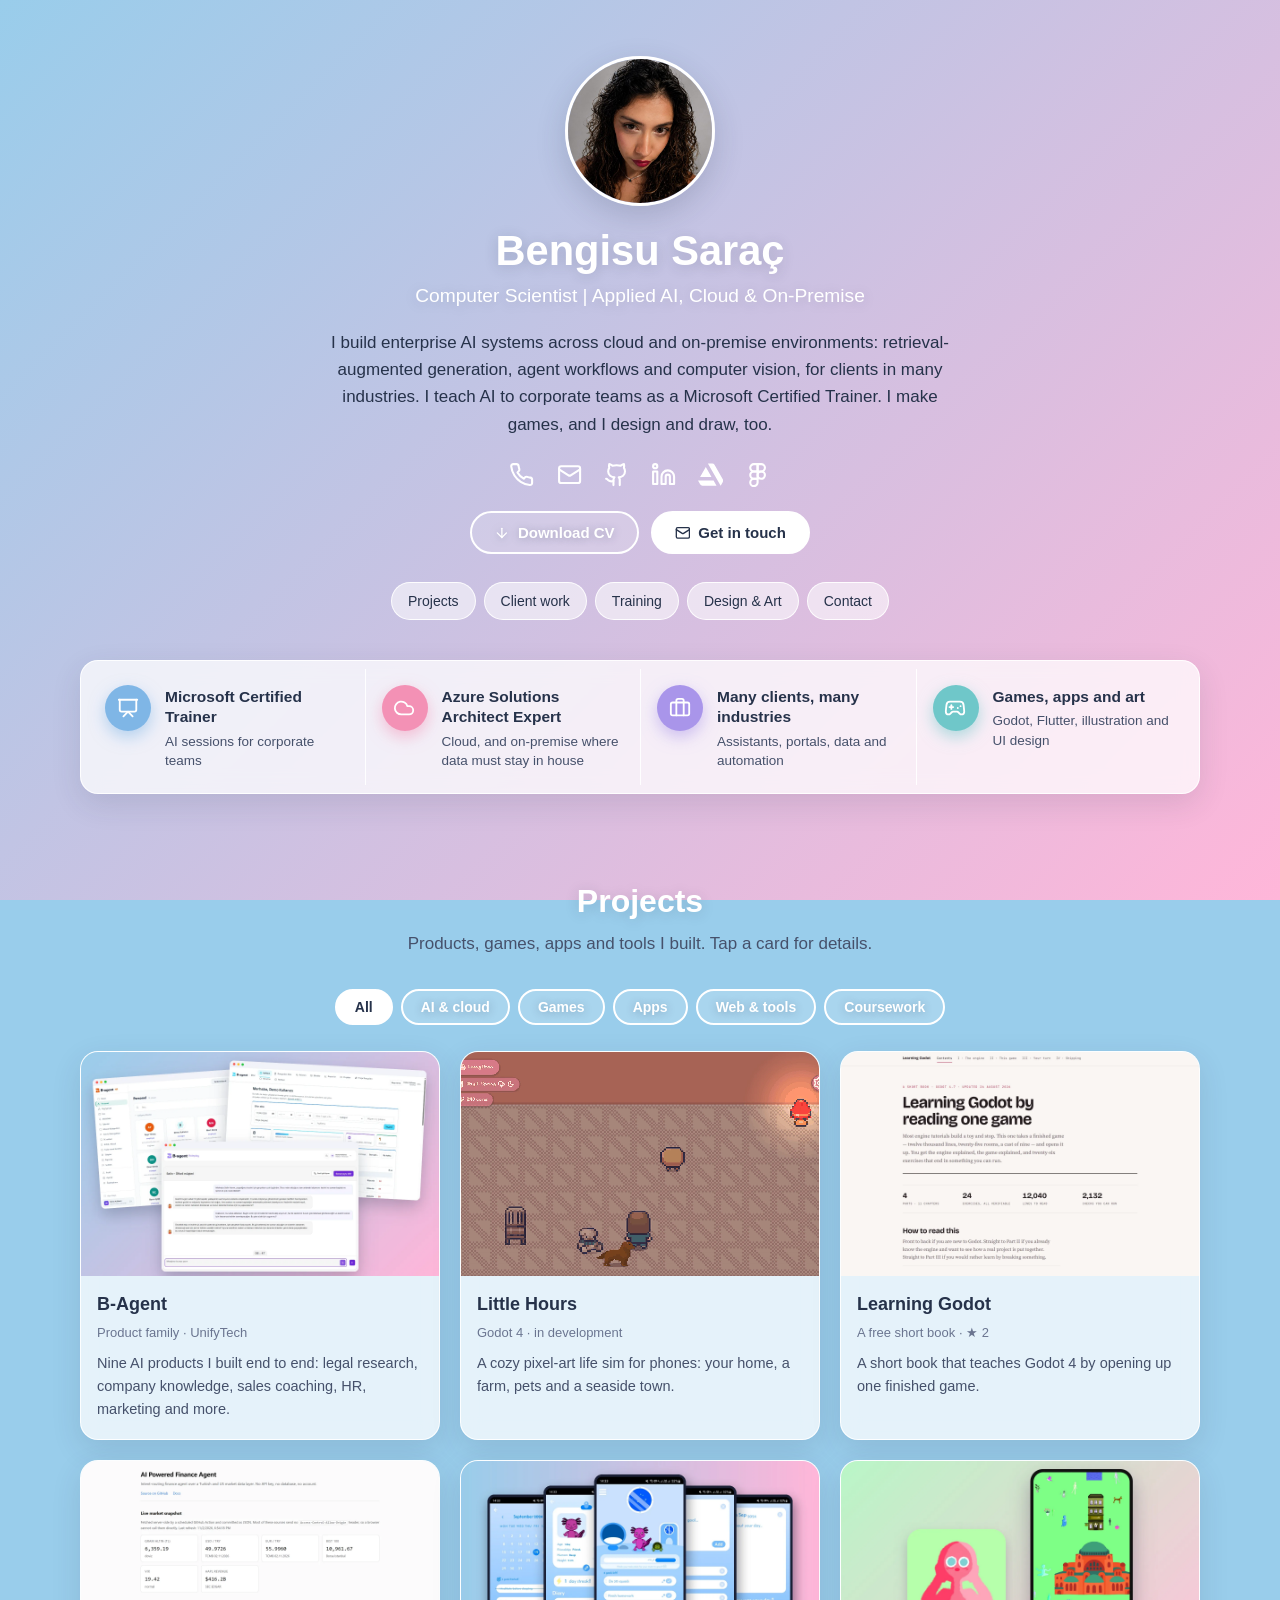
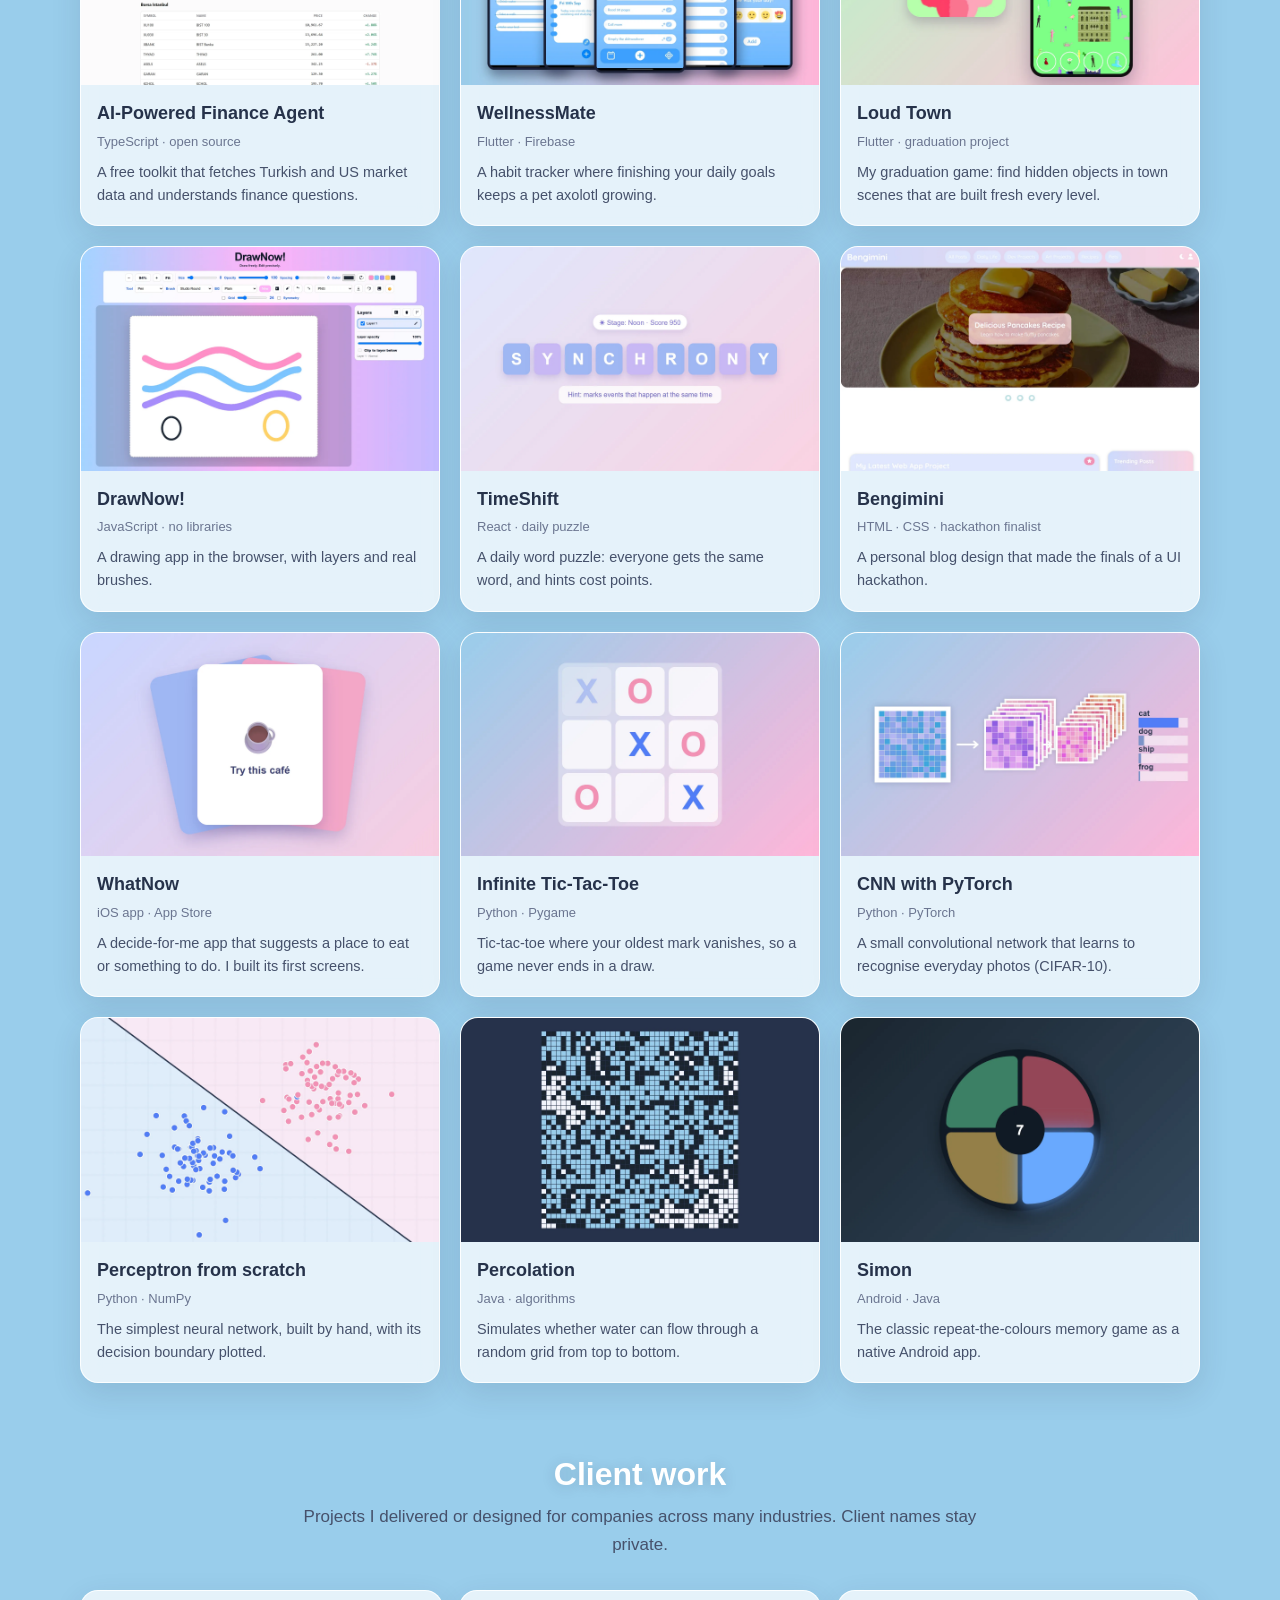
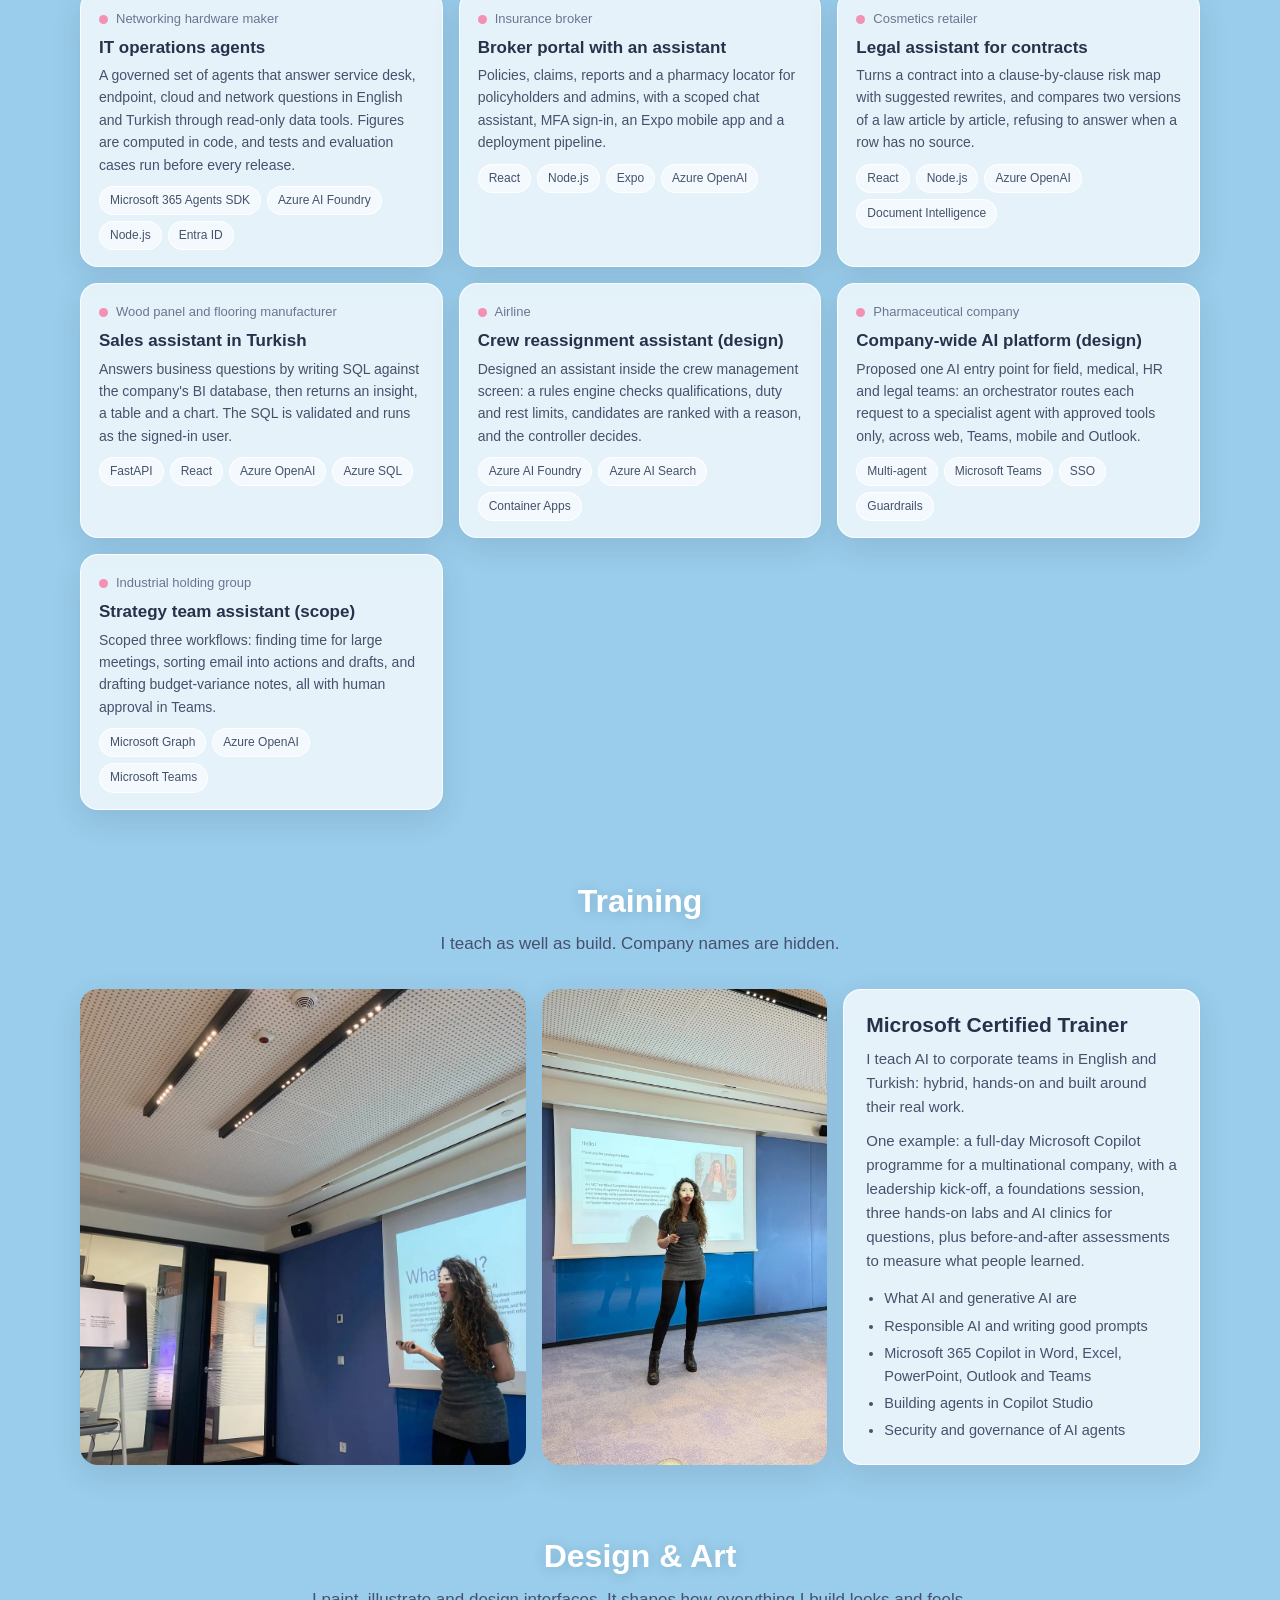
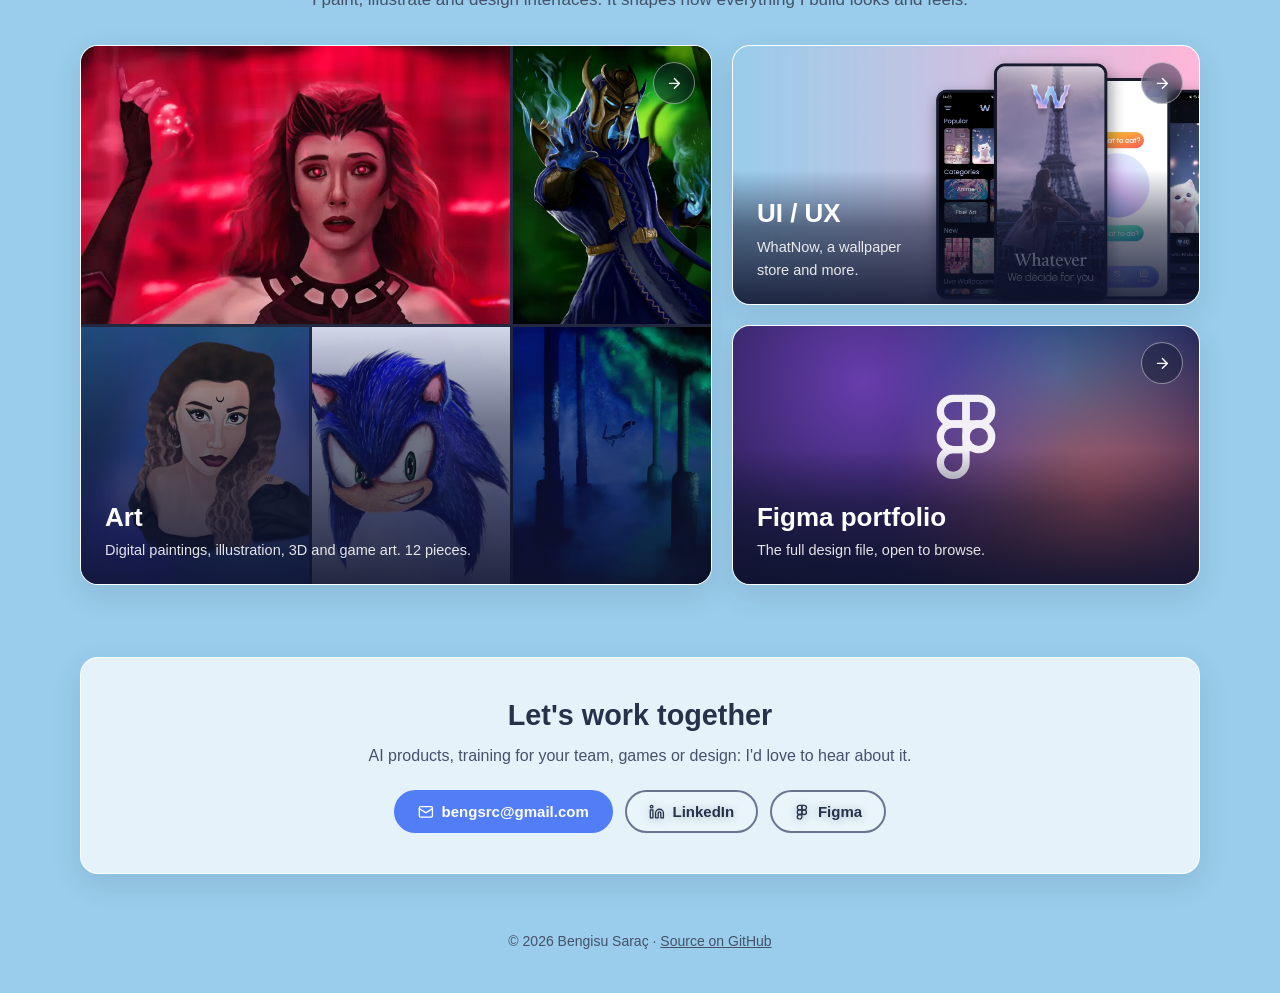
==== commit 882b5f17: "Dark mode in the style of my Wallpaper App: glows, bokeh, glass cards and the W logo shimmer" ====
--- a/index.html
+++ b/index.html
@@ -14,7 +14,7 @@
   <meta property="og:type" content="website" />
   <meta name="twitter:card" content="summary_large_image" />
   <meta name="theme-color" content="#99cdeb" media="(prefers-color-scheme: light)" />
-  <meta name="theme-color" content="#0e1530" media="(prefers-color-scheme: dark)" />
+  <meta name="theme-color" content="#0f1116" media="(prefers-color-scheme: dark)" />
   <link rel="canonical" href="https://beng262.github.io/" />
   <link rel="icon" href="favicon.svg" type="image/svg+xml" />
   <script type="application/ld+json">{"@context": "https://schema.org", "@type": "Person", "name": "Bengisu Saraç", "url": "https://beng262.github.io/", "image": "https://beng262.github.io/img/profile.jpg", "jobTitle": "Computer Scientist", "email": "mailto:bengsrc@gmail.com", "sameAs": ["https://github.com/beng262", "https://linkedin.com/in/bengisarac14697", "https://bengisrc.artstation.com"], "knowsAbout": ["Retrieval-augmented generation", "AI agents", "Microsoft Azure", "Computer vision", "Godot", "UI design"], "hasCredential": [{"@type": "EducationalOccupationalCredential", "name": "Microsoft Certified Trainer"}, {"@type": "EducationalOccupationalCredential", "name": "Microsoft Certified: Azure Solutions Architect Expert"}]}</script>
--- a/assets/site.css
+++ b/assets/site.css
@@ -1,13 +1,13 @@
 /* Shared look for every page.
    Light: the original portfolio gradient (#99CDEB to #FFB6D9) with white headings.
-   Dark (system setting): the same sky at night. Deep indigo to plum, a few stars,
-   and the day colours (sky blue, pink) kept as soft glows and accents.
+   Dark (system setting): the dark style of my Wallpaper App design. Near-black blue,
+   slate-blue and lavender glows, a touch of pink, soft bokeh lights, and the
+   iridescent blue-lavender-pink of its "W" logo on edges, headings and buttons.
    Font: Arial, as on the original site. */
 :root {
   --g1: #99cdeb;
   --g2: #ffb6d9;
   --page: linear-gradient(135deg, var(--g1), var(--g2));
-  --stars: none;
   --on-accent: #ffffff;
   --head: #ffffff;
   --head-shadow: 0 2px 14px rgba(38, 50, 74, 0.18);
@@ -29,27 +29,28 @@
 }
 @media (prefers-color-scheme: dark) {
   :root {
-    --g1: #0e1530;
-    --night: #0e1530;
+    --g1: #0f1116;
+    --night: #0f1116;
+    /* the "W" logo shimmer */
+    --iris: linear-gradient(120deg, #9fc4ff 0%, #b9a6ff 45%, #ffb6d9 100%);
+    --iris-soft: linear-gradient(135deg, rgba(159, 196, 255, 0.55), rgba(185, 166, 255, 0.22) 45%, rgba(255, 182, 217, 0.5));
     --page:
-      radial-gradient(70vmax 50vmax at 8% -6%, rgba(153, 205, 235, 0.16), transparent 62%),
-      radial-gradient(60vmax 50vmax at 100% 104%, rgba(255, 182, 217, 0.15), transparent 60%),
-      linear-gradient(160deg, #0e1530 0%, #18204a 48%, #2e2250 100%);
-    --stars: url("data:image/svg+xml,%3Csvg xmlns='http://www.w3.org/2000/svg' width='460' height='460'%3E%3Cg fill='%23fff'%3E%3Ccircle cx='31' cy='42' r='1.1' opacity='.75'/%3E%3Ccircle cx='118' cy='160' r='.7' opacity='.5'/%3E%3Ccircle cx='212' cy='64' r='1.4' opacity='.85'/%3E%3Ccircle cx='301' cy='211' r='.8' opacity='.45'/%3E%3Ccircle cx='402' cy='92' r='1' opacity='.65'/%3E%3Ccircle cx='66' cy='300' r='.9' opacity='.55'/%3E%3Ccircle cx='170' cy='392' r='1.2' opacity='.7'/%3E%3Ccircle cx='262' cy='330' r='.6' opacity='.4'/%3E%3Ccircle cx='366' cy='402' r='1.1' opacity='.6'/%3E%3Ccircle cx='440' cy='268' r='.7' opacity='.45'/%3E%3Ccircle cx='12' cy='190' r='.6' opacity='.35'/%3E%3Ccircle cx='330' cy='20' r='.7' opacity='.4'/%3E%3C/g%3E%3C/svg%3E");
+      url("data:image/svg+xml,%3Csvg xmlns='http://www.w3.org/2000/svg' width='180' height='180'%3E%3Cfilter id='n'%3E%3CfeTurbulence type='fractalNoise' baseFrequency='.9' numOctaves='2' stitchTiles='stitch'/%3E%3CfeColorMatrix values='0 0 0 0 1 0 0 0 0 1 0 0 0 0 1 0 0 0 .045 0'/%3E%3C/filter%3E%3Crect width='100%25' height='100%25' filter='url(%23n)'/%3E%3C/svg%3E"),
+      linear-gradient(180deg, #0d0f15 0%, #121624 55%, #171a2b 100%);
     --head: #ffffff;
-    --head-shadow: 0 0 26px rgba(153, 205, 235, 0.28);
-    --ink: #eef0fb;
-    --ink-2: #c5c9e6;
-    --ink-3: #959cc4;
-    --card: rgba(30, 37, 82, 0.6);
-    --card-solid: #1b2150;
-    --card-line: rgba(176, 196, 255, 0.15);
-    --chip: rgba(153, 205, 235, 0.12);
-    --accent: #99cdeb;
+    --head-shadow: none;
+    --ink: #eef1f7;
+    --ink-2: #c3cad9;
+    --ink-3: #8f99b0;
+    --card: rgba(22, 26, 40, 0.58);
+    --card-solid: #171c2b;
+    --card-line: rgba(140, 158, 205, 0.22);
+    --chip: rgba(140, 158, 205, 0.15);
+    --accent: #aebcf2;
     --accent-2: #ffb6d9;
-    --on-accent: #0e1530;
-    --shadow: 0 12px 34px rgba(3, 5, 22, 0.45);
-    --shadow-hover: 0 18px 46px rgba(3, 5, 22, 0.62), 0 0 0 1px rgba(153, 205, 235, 0.22);
+    --on-accent: #0f1116;
+    --shadow: 0 14px 36px rgba(0, 0, 0, 0.45);
+    --shadow-hover: 0 22px 54px rgba(0, 0, 0, 0.55), 0 0 40px rgba(130, 120, 230, 0.2);
     color-scheme: dark;
   }
 }
@@ -66,7 +67,7 @@
   overflow-x: hidden;
 }
 /* The gradient sits on a fixed layer, which works everywhere (iOS ignores fixed backgrounds) */
-body::before { content: ""; position: fixed; inset: 0; z-index: -1; background: var(--stars), var(--page); pointer-events: none; }
+body::before { content: ""; position: fixed; inset: 0; z-index: -1; background: var(--page); pointer-events: none; }
 img { max-width: 100%; display: block; }
 figure { margin: 0; }
 a { color: inherit; }
@@ -109,9 +110,9 @@
 .card .btn.solid { background: var(--accent); border-color: var(--accent); color: var(--on-accent); }
 @media (prefers-color-scheme: dark) {
   .btn { border-color: rgba(255, 255, 255, 0.85); }
-  .btn:hover { background: rgba(153, 205, 235, 0.14); }
-  .btn.solid { background: linear-gradient(135deg, #bfe2f5, #ffd1e6); border-color: transparent; color: var(--night); }
-  .btn.solid:hover { background: linear-gradient(135deg, #cdeaf8, #ffdcec); box-shadow: 0 8px 26px rgba(255, 182, 217, 0.25); }
+  .btn:hover { background: rgba(174, 188, 242, 0.14); box-shadow: 0 0 24px rgba(174, 188, 242, 0.18); }
+  .btn.solid { background: var(--iris); border-color: transparent; color: var(--night); }
+  .btn.solid:hover { background: var(--iris); box-shadow: 0 8px 30px rgba(185, 166, 255, 0.4); }
   .card .btn.solid { background: var(--accent); border-color: var(--accent); }
 }
 
@@ -123,7 +124,7 @@
 @media (prefers-color-scheme: dark) {
   .filters button { border-color: rgba(255, 255, 255, 0.55); }
   .filters button:hover { border-color: #fff; }
-  .filters button[aria-pressed="true"] { background: linear-gradient(135deg, #bfe2f5, #ffd1e6); border-color: transparent; color: var(--night); }
+  .filters button[aria-pressed="true"] { background: var(--iris); border-color: transparent; color: var(--night); box-shadow: 0 6px 22px rgba(185, 166, 255, 0.3); }
 }
 
 .tag { display: inline-block; font-size: 12px; padding: 4px 10px; border-radius: 999px; background: var(--chip); color: var(--ink-2); border: 1px solid var(--card-line); }
@@ -166,3 +167,61 @@
   .btn:not(.solid), .filters button:not([aria-pressed="true"]) { background: rgba(255, 255, 255, 0.16); }
   .btn:not(.solid) .ic, .filters button .ic, .back .ic { filter: drop-shadow(0 1px 4px rgba(38, 50, 74, 0.3)); }
 }
+
+/* Dark: immersive layers. Glows (slow) and bokeh lights (faster) sit behind everything and drift a
+   little with scroll and the pointer (site.js adds the two layers and moves them). Nothing moves while idle. */
+.bg-glow, .bg-bokeh { display: none; }
+@media (prefers-color-scheme: dark) {
+  .bg-glow, .bg-bokeh { display: block; position: fixed; z-index: -1; pointer-events: none; will-change: transform; transition: transform 0.9s cubic-bezier(0.2, 0.7, 0.2, 1); }
+  .bg-glow {
+    inset: -18%;
+    background:
+      radial-gradient(36vmax 24vmax at 50% 10%, rgba(150, 132, 255, 0.26), transparent 70%),
+      radial-gradient(46vmax 34vmax at 12% 16%, rgba(88, 120, 182, 0.62), transparent 66%),
+      radial-gradient(40vmax 32vmax at 90% 84%, rgba(112, 116, 205, 0.58), transparent 66%),
+      radial-gradient(30vmax 24vmax at 84% 16%, rgba(255, 170, 214, 0.26), transparent 66%),
+      radial-gradient(32vmax 26vmax at 16% 88%, rgba(126, 160, 220, 0.28), transparent 66%),
+      radial-gradient(28vmax 22vmax at 55% 58%, rgba(150, 120, 240, 0.14), transparent 70%);
+  }
+  .bg-bokeh {
+    inset: -10%;
+    background:
+      radial-gradient(70px 70px at 72% 28%, rgba(185, 166, 255, 0.16), transparent),
+      radial-gradient(90px 90px at 18% 52%, rgba(159, 196, 255, 0.12), transparent),
+      radial-gradient(56px 56px at 40% 82%, rgba(255, 182, 217, 0.14), transparent),
+      radial-gradient(110px 110px at 88% 62%, rgba(185, 166, 255, 0.1), transparent),
+      radial-gradient(48px 48px at 30% 14%, rgba(220, 228, 255, 0.12), transparent),
+      radial-gradient(6px 6px at 12% 22%, rgba(230, 236, 255, 0.7), transparent),
+      radial-gradient(4px 4px at 38% 12%, rgba(255, 255, 255, 0.65), transparent),
+      radial-gradient(5px 5px at 58% 34%, rgba(255, 220, 238, 0.6), transparent),
+      radial-gradient(4px 4px at 77% 9%, rgba(230, 236, 255, 0.6), transparent),
+      radial-gradient(8px 8px at 86% 40%, rgba(170, 205, 255, 0.45), transparent),
+      radial-gradient(5px 5px at 6% 84%, rgba(255, 220, 238, 0.5), transparent),
+      radial-gradient(3px 3px at 63% 92%, rgba(255, 255, 255, 0.6), transparent),
+      radial-gradient(4px 4px at 47% 66%, rgba(230, 236, 255, 0.5), transparent),
+      radial-gradient(3px 3px at 93% 18%, rgba(255, 255, 255, 0.55), transparent);
+  }
+
+  /* Glass cards with the logo shimmer on the edge, and a soft light that follows the pointer */
+  .card, .piece {
+    border: 1px solid transparent;
+    background:
+      radial-gradient(420px circle at var(--mx, -500px) var(--my, -500px), rgba(174, 188, 242, 0.13), transparent 60%) padding-box,
+      linear-gradient(var(--card), var(--card)) padding-box,
+      var(--iris-soft) border-box;
+    backdrop-filter: blur(16px) saturate(140%); -webkit-backdrop-filter: blur(16px) saturate(140%);
+  }
+  .card.lift:hover, .piece:hover { box-shadow: var(--shadow-hover); }
+  .proj .thumb, .shot { background: #10131c; }
+
+  /* Iridescent headings, like the logo */
+  html .hero h1, .section-head h2, .art-hero h1 {
+    background: var(--iris); -webkit-background-clip: text; background-clip: text; color: transparent;
+    text-shadow: none; filter: drop-shadow(0 0 22px rgba(160, 150, 255, 0.28));
+    width: fit-content; max-width: 100%;
+  }
+  html .hero h1, .section-head h2 { margin-left: auto; margin-right: auto; }
+  html .avatar { border: 3px solid transparent; background: var(--iris) border-box; box-shadow: 0 0 0 6px rgba(185, 166, 255, 0.08), 0 0 50px rgba(160, 150, 255, 0.35); }
+  .lb { background: rgba(8, 10, 16, 0.9); }
+  ::selection { background: rgba(185, 166, 255, 0.35); }
+}
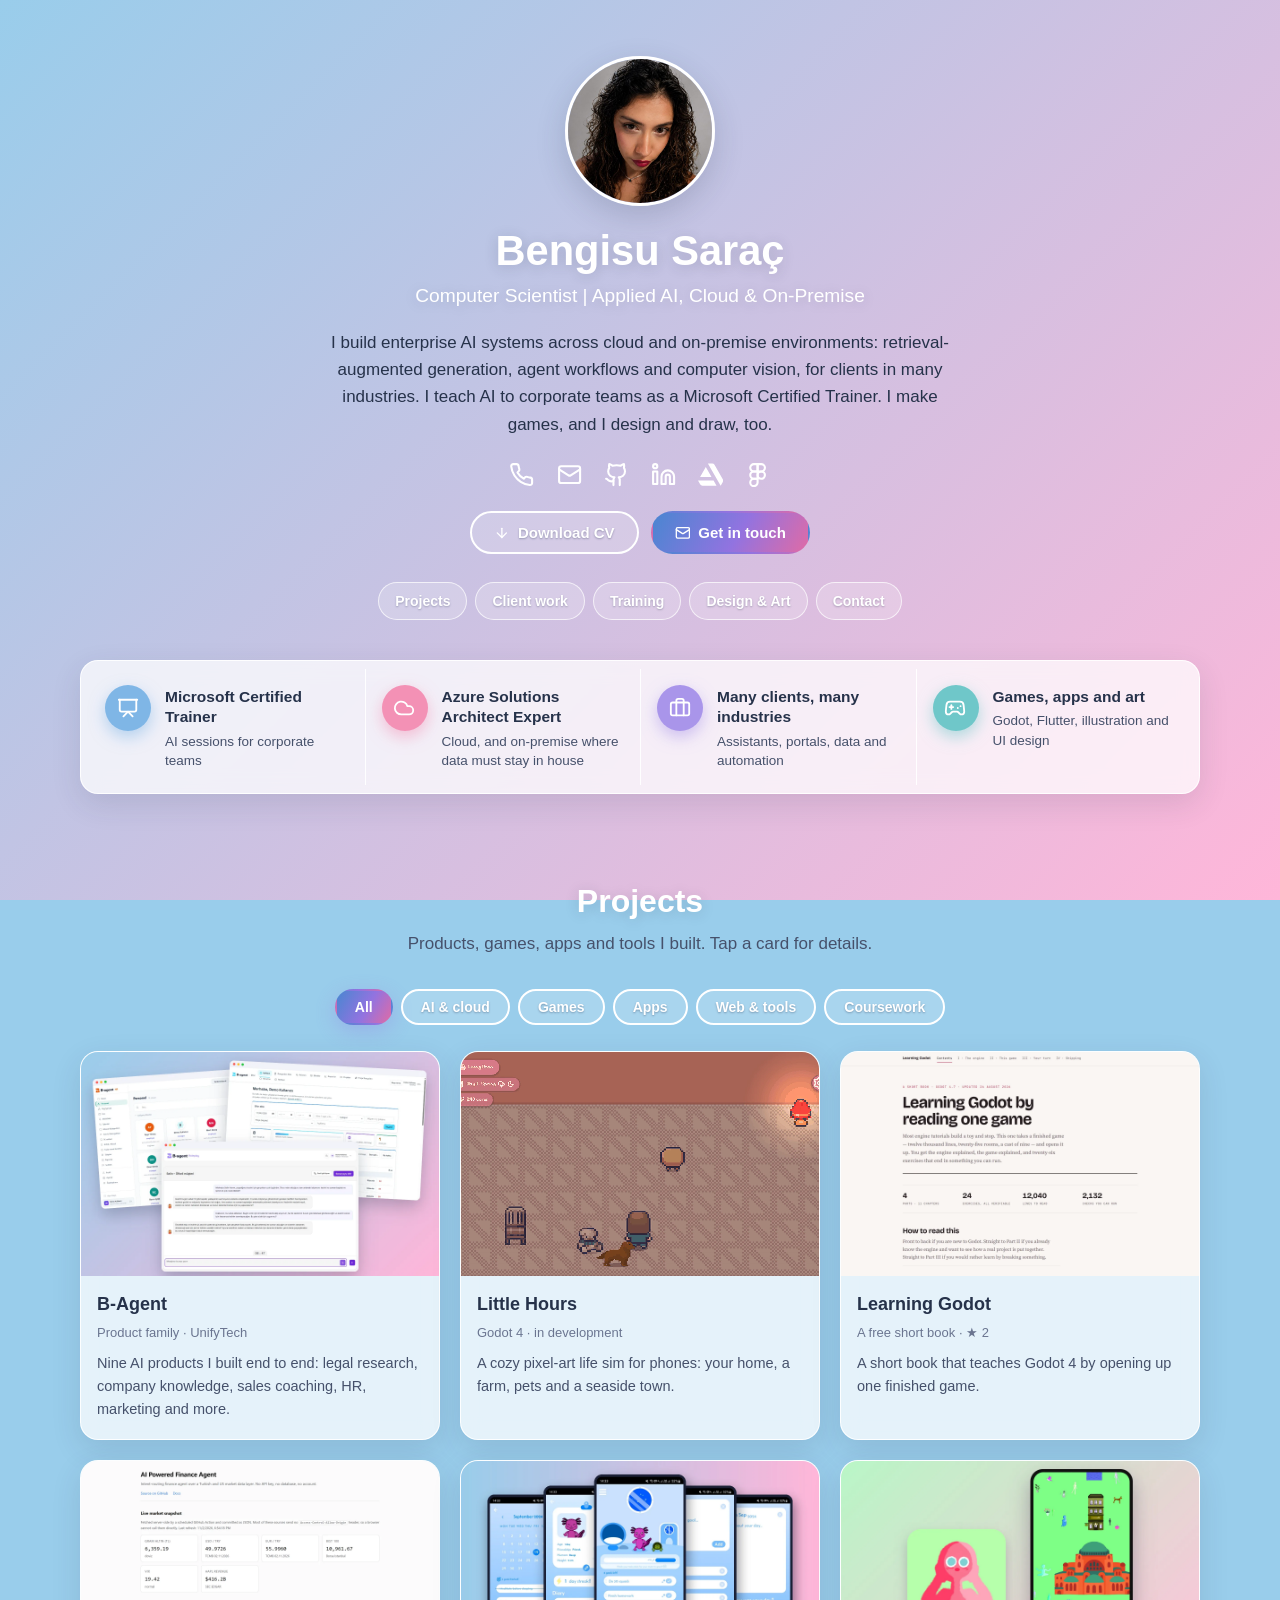
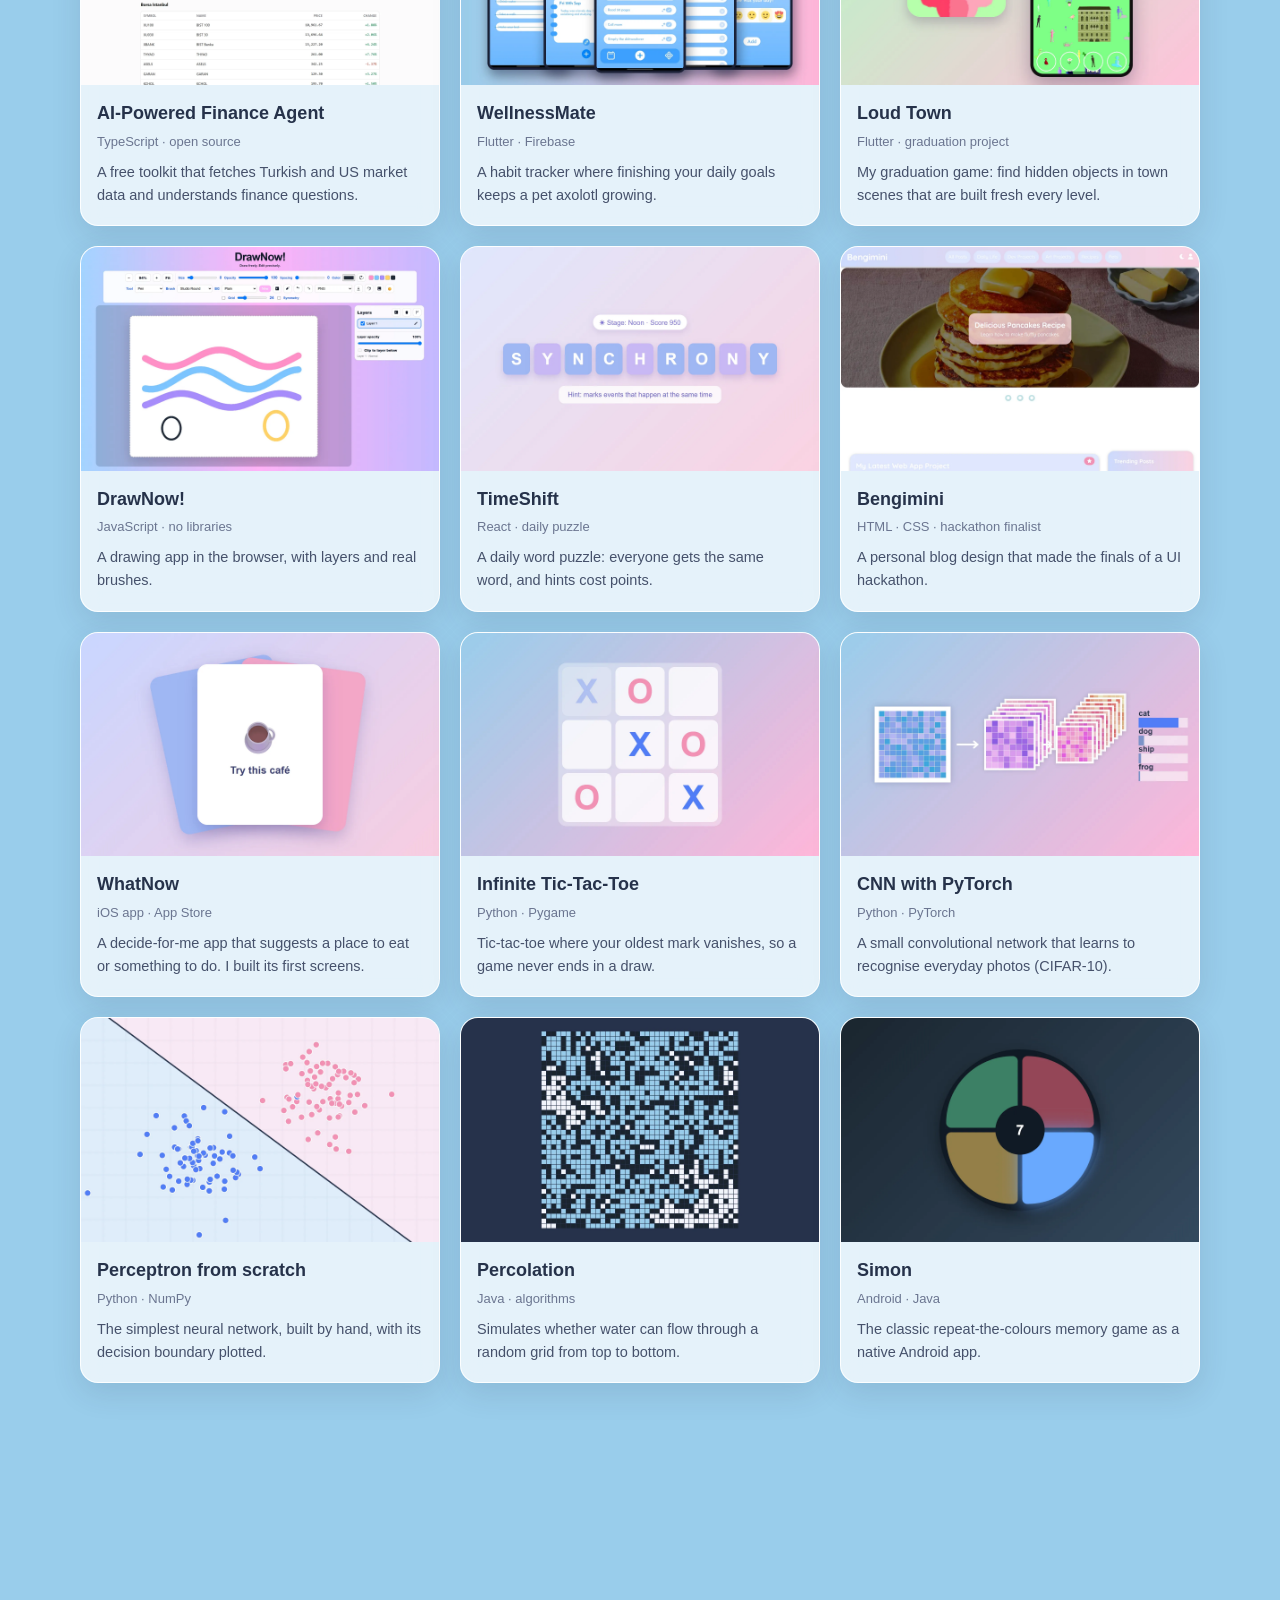
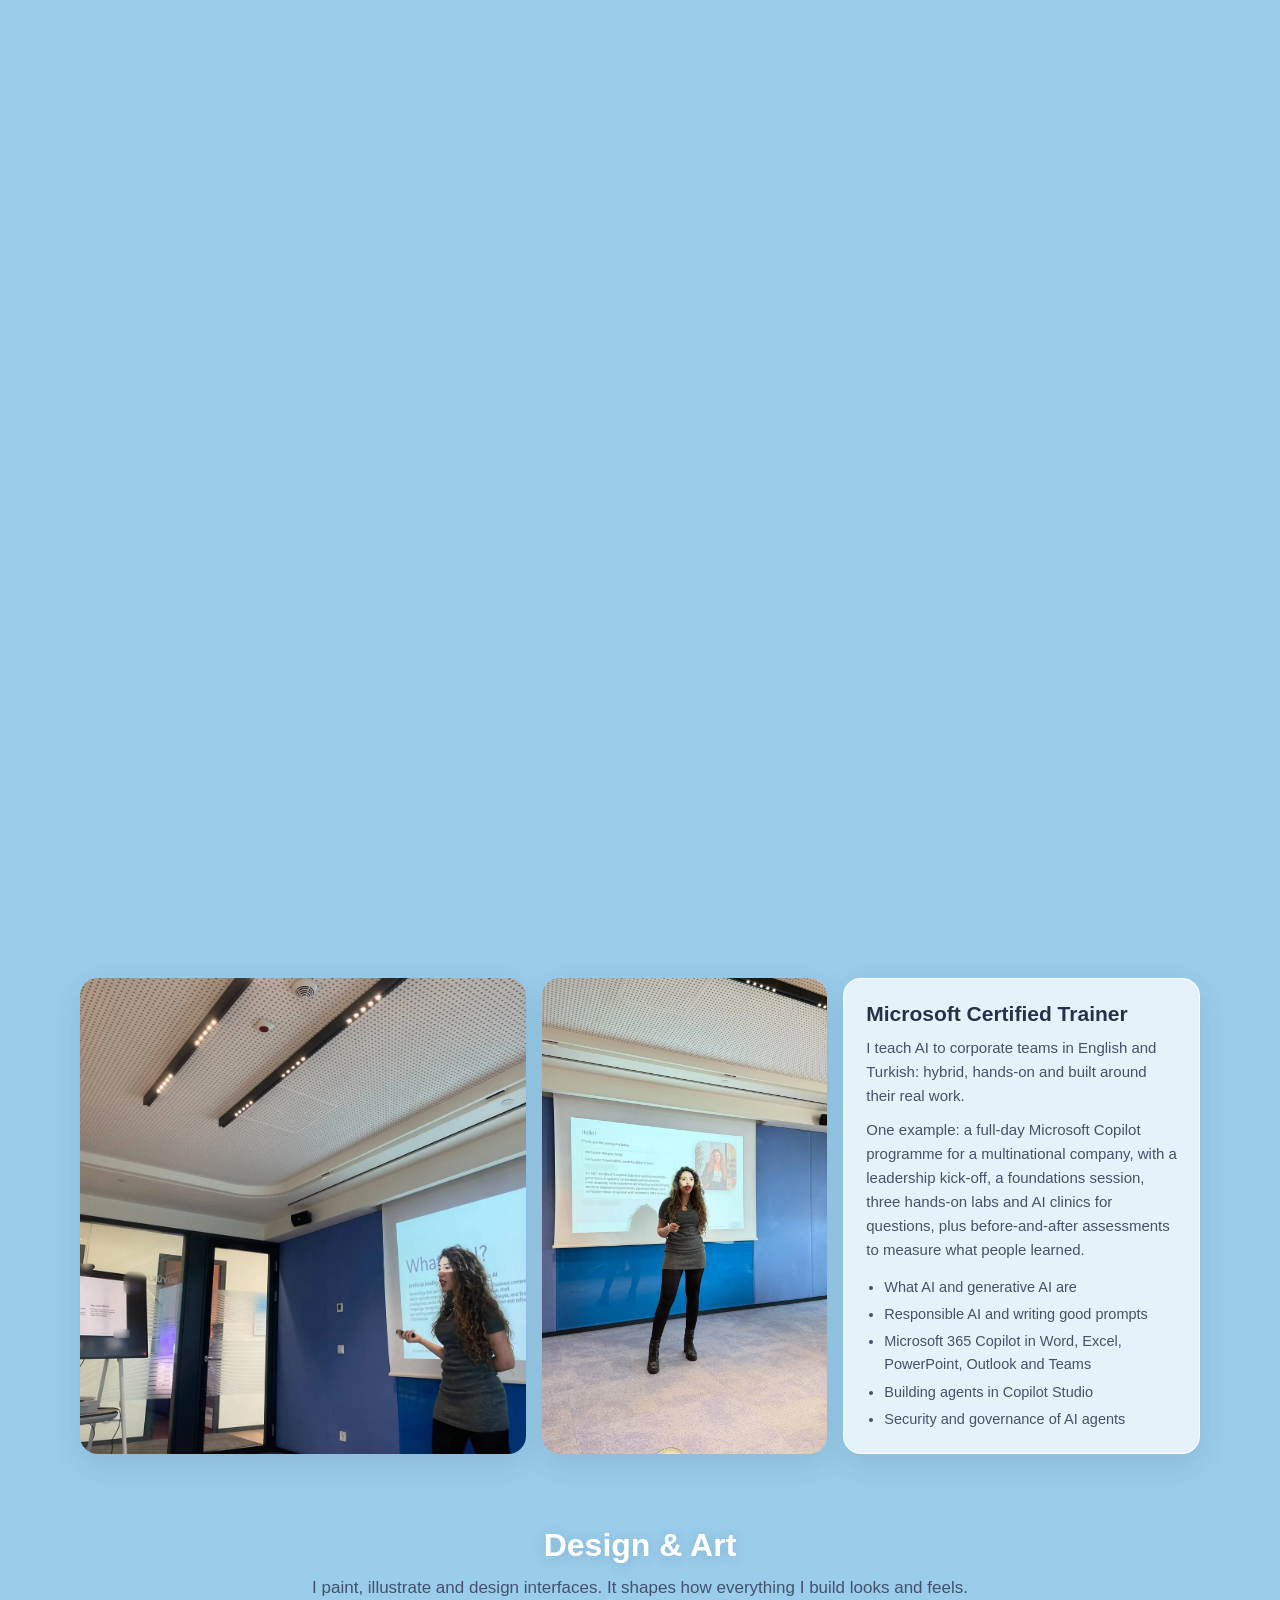
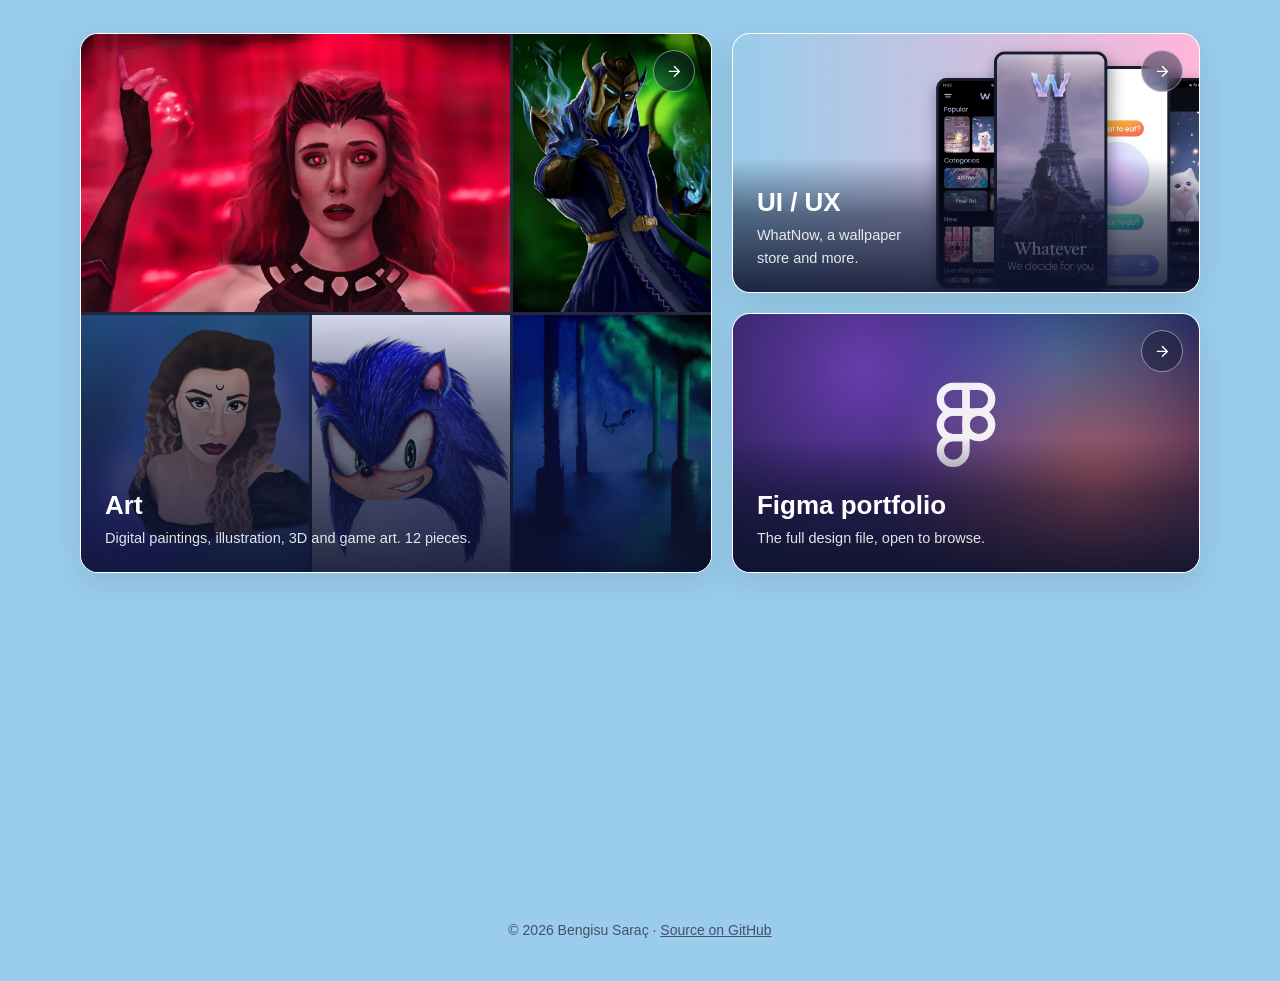
==== commit 1ad57e32: "White text on every button, a new tab icon, the broker app is live in both stores, and no 'names hid" ====
--- a/index.html
+++ b/index.html
@@ -17,6 +17,8 @@
   <meta name="theme-color" content="#0f1116" media="(prefers-color-scheme: dark)" />
   <link rel="canonical" href="https://beng262.github.io/" />
   <link rel="icon" href="favicon.svg" type="image/svg+xml" />
+  <link rel="icon" href="favicon-32.png" type="image/png" sizes="32x32" />
+  <link rel="apple-touch-icon" href="apple-touch-icon.png" />
   <script type="application/ld+json">{"@context": "https://schema.org", "@type": "Person", "name": "Bengisu Saraç", "url": "https://beng262.github.io/", "image": "https://beng262.github.io/img/profile.jpg", "jobTitle": "Computer Scientist", "email": "mailto:bengsrc@gmail.com", "sameAs": ["https://github.com/beng262", "https://linkedin.com/in/bengisarac14697", "https://bengisrc.artstation.com"], "knowsAbout": ["Retrieval-augmented generation", "AI agents", "Microsoft Azure", "Computer vision", "Godot", "UI design"], "hasCredential": [{"@type": "EducationalOccupationalCredential", "name": "Microsoft Certified Trainer"}, {"@type": "EducationalOccupationalCredential", "name": "Microsoft Certified: Azure Solutions Architect Expert"}]}</script>
   <script src="assets/theme.js"></script>
   <link rel="stylesheet" href="assets/site.css" />
@@ -32,8 +34,9 @@
     .icons a:hover { transform: translateY(-5px); }
     .hero .row { display: flex; gap: 12px; justify-content: center; flex-wrap: wrap; }
     .jump { display: flex; gap: 8px; justify-content: center; flex-wrap: wrap; margin-top: 28px; }
-    .jump a { text-decoration: none; color: var(--ink); background: var(--chip); border: 1px solid var(--card-line); padding: 7px 16px; border-radius: 999px; font-size: 14px; transition: background 0.2s, transform 0.2s; }
-    .jump a:hover { background: var(--card); transform: translateY(-2px); }
+    .jump a { text-decoration: none; color: #fff; background: rgba(255, 255, 255, 0.2); border: 1px solid rgba(255, 255, 255, 0.7); padding: 7px 16px; border-radius: 999px; font-size: 14px; font-weight: bold; text-shadow: 0 1px 2px rgba(38, 50, 74, 0.3); transition: background 0.2s, transform 0.2s; }
+    .jump a:hover { background: rgba(255, 255, 255, 0.32); transform: translateY(-2px); }
+    @media (prefers-color-scheme: dark) { .jump a { background: rgba(255, 255, 255, 0.06); border-color: rgba(255, 255, 255, 0.3); text-shadow: none; } .jump a:hover { background: rgba(174, 188, 242, 0.16); } }
 
     /* Highlights: one soft strip, an icon bubble per item in the palette's four tints */
     .facts { display: grid; grid-template-columns: repeat(4, 1fr); margin-top: 40px; padding: 8px; text-align: left; }
@@ -66,6 +69,9 @@
     .client h3 { font-size: 17px; margin-bottom: 6px; }
     .client p { font-size: 14px; color: var(--ink-2); margin: 0 0 10px; }
     .client .tags { display: flex; gap: 6px; flex-wrap: wrap; }
+    .client .live { display: inline-flex; align-items: center; gap: 7px; margin: 0 0 8px; padding: 4px 10px; border-radius: 999px; font-size: 12.5px; font-weight: bold; color: #16794a; background: rgba(40, 167, 100, 0.12); border: 1px solid rgba(40, 167, 100, 0.3); }
+    .client .live i { width: 7px; height: 7px; border-radius: 50%; background: #28a764; box-shadow: 0 0 0 3px rgba(40, 167, 100, 0.2); }
+    @media (prefers-color-scheme: dark) { .client .live { color: #7fe0ad; background: rgba(40, 167, 100, 0.14); border-color: rgba(127, 224, 173, 0.3); } }
 
     /* Training */
     .train { display: grid; grid-template-columns: 1.25fr 0.8fr 1fr; gap: 16px; align-items: stretch; }
@@ -117,9 +123,8 @@
     .modal-inner .meta { color: var(--ink-3); font-size: 14px; margin-bottom: 12px; }
     .modal-inner ul { margin: 0 0 14px; padding-left: 20px; color: var(--ink-2); display: grid; gap: 6px; }
     .modal-inner .tags, .modal-inner .links { display: flex; gap: 8px; flex-wrap: wrap; margin-bottom: 14px; align-items: center; }
-    .modal-inner .links .btn { color: var(--ink); border-color: var(--ink-3); }
-    .modal-inner .links .btn.solid { background: var(--accent); border-color: var(--accent); color: #fff; }
-    .modal-inner .links .btn.solid { color: var(--on-accent); }
+    .modal-inner .links .btn { color: #fff; background: var(--btn-soft); border-color: transparent; text-shadow: none; }
+    .modal-inner .links .btn.solid { background: var(--btn-main); }
     .modal-inner .gal { display: flex; gap: 8px; flex-wrap: wrap; margin-bottom: 14px; }
     .modal-inner .gal img { height: 84px; width: auto; border-radius: 10px; cursor: zoom-in; box-shadow: var(--shadow); }
     .modal-inner .note { font-size: 13px; color: var(--ink-3); }
@@ -192,7 +197,7 @@
     <section class="section wrap" id="clients">
       <div class="section-head reveal">
         <h2>Client work</h2>
-        <p>Projects I delivered or designed for companies across many industries. Client names stay private.</p>
+        <p>Projects I delivered or designed for companies across many industries.</p>
       </div>
       <div class="cgrid" id="cgrid"></div>
     </section>
@@ -200,7 +205,7 @@
     <section class="section wrap" id="training">
       <div class="section-head reveal">
         <h2>Training</h2>
-        <p>I teach as well as build. Company names are hidden.</p>
+        <p>I teach as well as build.</p>
       </div>
       <div class="train">
         <figure class="reveal"><img src="img/training/session-1.webp" alt="Bengisu teaching a What is AI? session in a meeting room" loading="lazy" width="1600" height="1200" data-zoom="A What is AI? session for a corporate team" data-group="training" /></figure>
--- a/assets/site.css
+++ b/assets/site.css
@@ -98,33 +98,33 @@
 .btn {
   display: inline-flex; align-items: center; gap: 8px;
   padding: 11px 22px; border-radius: 25px; text-decoration: none; cursor: pointer;
-  font: bold 15px var(--font); color: #fff; background: transparent; border: 2px solid #fff;
+  font: bold 15px var(--font); color: #fff; background: rgba(255, 255, 255, 0.16); border: 2px solid #fff;
   transition: transform 0.3s, background 0.3s, box-shadow 0.3s;
 }
-.btn:hover { transform: translateY(-3px); background: rgba(255, 255, 255, 0.15); }
-.btn.solid { background: #fff; color: var(--ink); }
-.btn.solid:hover { box-shadow: 0 8px 24px rgba(38, 50, 74, 0.18); background: #fff; }
+.btn:hover { transform: translateY(-3px); background: rgba(255, 255, 255, 0.26); }
 .btn.sm { padding: 7px 14px; font-size: 13px; border-width: 1.5px; }
-.card .btn { color: var(--ink); border-color: var(--ink-3); }
-.card .btn:hover { background: var(--chip); }
-.card .btn.solid { background: var(--accent); border-color: var(--accent); color: var(--on-accent); }
-@media (prefers-color-scheme: dark) {
-  .btn { border-color: rgba(255, 255, 255, 0.85); }
-  .btn:hover { background: rgba(174, 188, 242, 0.14); box-shadow: 0 0 24px rgba(174, 188, 242, 0.18); }
-  .btn.solid { background: var(--iris); border-color: transparent; color: var(--night); }
-  .btn.solid:hover { background: var(--iris); box-shadow: 0 8px 30px rgba(185, 166, 255, 0.4); }
-  .card .btn.solid { background: var(--accent); border-color: var(--accent); }
-}
+/* Every button has white text. The main one is a deeper version of the site gradient, so white reads on it;
+   secondary buttons inside cards get a soft filled colour instead of a dark outline. */
+:root { --btn-main: linear-gradient(120deg, #4a86d1, #9273e0 55%, #df6ba6); --btn-soft: linear-gradient(120deg, #6f86c4, #9a86d6); }
+@media (prefers-color-scheme: dark) {
+  :root { --btn-main: linear-gradient(120deg, #5a7fe0, #8a68ea 52%, #d968a8); --btn-soft: rgba(255, 255, 255, 0.08); }
+  .btn { background: rgba(255, 255, 255, 0.06); border-color: rgba(255, 255, 255, 0.8); }
+  .btn:hover { background: rgba(174, 188, 242, 0.16); box-shadow: 0 0 24px rgba(174, 188, 242, 0.2); }
+}
+.btn.solid, .card .btn.solid { background: var(--btn-main); border-color: transparent; color: #fff; }
+.btn.solid:hover, .card .btn.solid:hover { background: var(--btn-main); box-shadow: 0 8px 28px rgba(146, 115, 224, 0.42); }
+.card .btn { color: #fff; background: var(--btn-soft); border-color: transparent; }
+.card .btn:hover { background: var(--btn-soft); box-shadow: 0 8px 24px rgba(111, 134, 196, 0.35); }
+@media (prefers-color-scheme: dark) { .card .btn:not(.solid) { border-color: rgba(255, 255, 255, 0.4); } }
 
 /* Filter pills (projects and art) */
 .filters { display: flex; gap: 8px; justify-content: center; flex-wrap: wrap; margin-bottom: 26px; }
-.filters button { font: bold 14px var(--font); color: #fff; background: transparent; border: 2px solid #fff; border-radius: 25px; padding: 8px 18px; cursor: pointer; transition: background 0.2s, color 0.2s, transform 0.2s; }
+.filters button { font: bold 14px var(--font); color: #fff; background: rgba(255, 255, 255, 0.16); border: 2px solid #fff; border-radius: 25px; padding: 8px 18px; cursor: pointer; transition: background 0.2s, transform 0.2s; }
 .filters button:hover { transform: translateY(-2px); }
-.filters button[aria-pressed="true"] { background: #fff; color: var(--ink); }
-@media (prefers-color-scheme: dark) {
-  .filters button { border-color: rgba(255, 255, 255, 0.55); }
+.filters button[aria-pressed="true"] { background: var(--btn-main); border-color: transparent; color: #fff; box-shadow: 0 6px 20px rgba(146, 115, 224, 0.3); }
+@media (prefers-color-scheme: dark) {
+  .filters button { background: rgba(255, 255, 255, 0.05); border-color: rgba(255, 255, 255, 0.55); }
   .filters button:hover { border-color: #fff; }
-  .filters button[aria-pressed="true"] { background: var(--iris); border-color: transparent; color: var(--night); box-shadow: 0 6px 22px rgba(185, 166, 255, 0.3); }
 }
 
 .tag { display: inline-block; font-size: 12px; padding: 4px 10px; border-radius: 999px; background: var(--chip); color: var(--ink-2); border: 1px solid var(--card-line); }
@@ -161,11 +161,10 @@
   .js .reveal { opacity: 1; transform: none; }
 }
 
-/* White outline controls on the light gradient: a soft shadow keeps them readable on the pale blue */
+/* White text on the pale gradient: a small, crisp shadow keeps it readable (never inside cards) */
 @media (prefers-color-scheme: light) {
-  .btn:not(.solid), .filters button:not([aria-pressed="true"]), .back { text-shadow: 0 1px 8px rgba(38, 50, 74, 0.3); }
-  .btn:not(.solid), .filters button:not([aria-pressed="true"]) { background: rgba(255, 255, 255, 0.16); }
-  .btn:not(.solid) .ic, .filters button .ic, .back .ic { filter: drop-shadow(0 1px 4px rgba(38, 50, 74, 0.3)); }
+  .btn:not(.solid), .filters button:not([aria-pressed="true"]), .back { text-shadow: 0 1px 2px rgba(38, 50, 74, 0.35); }
+  .card .btn { text-shadow: none; }
 }
 
 /* Dark: immersive layers. Glows (slow) and bokeh lights (faster) sit behind everything and drift a
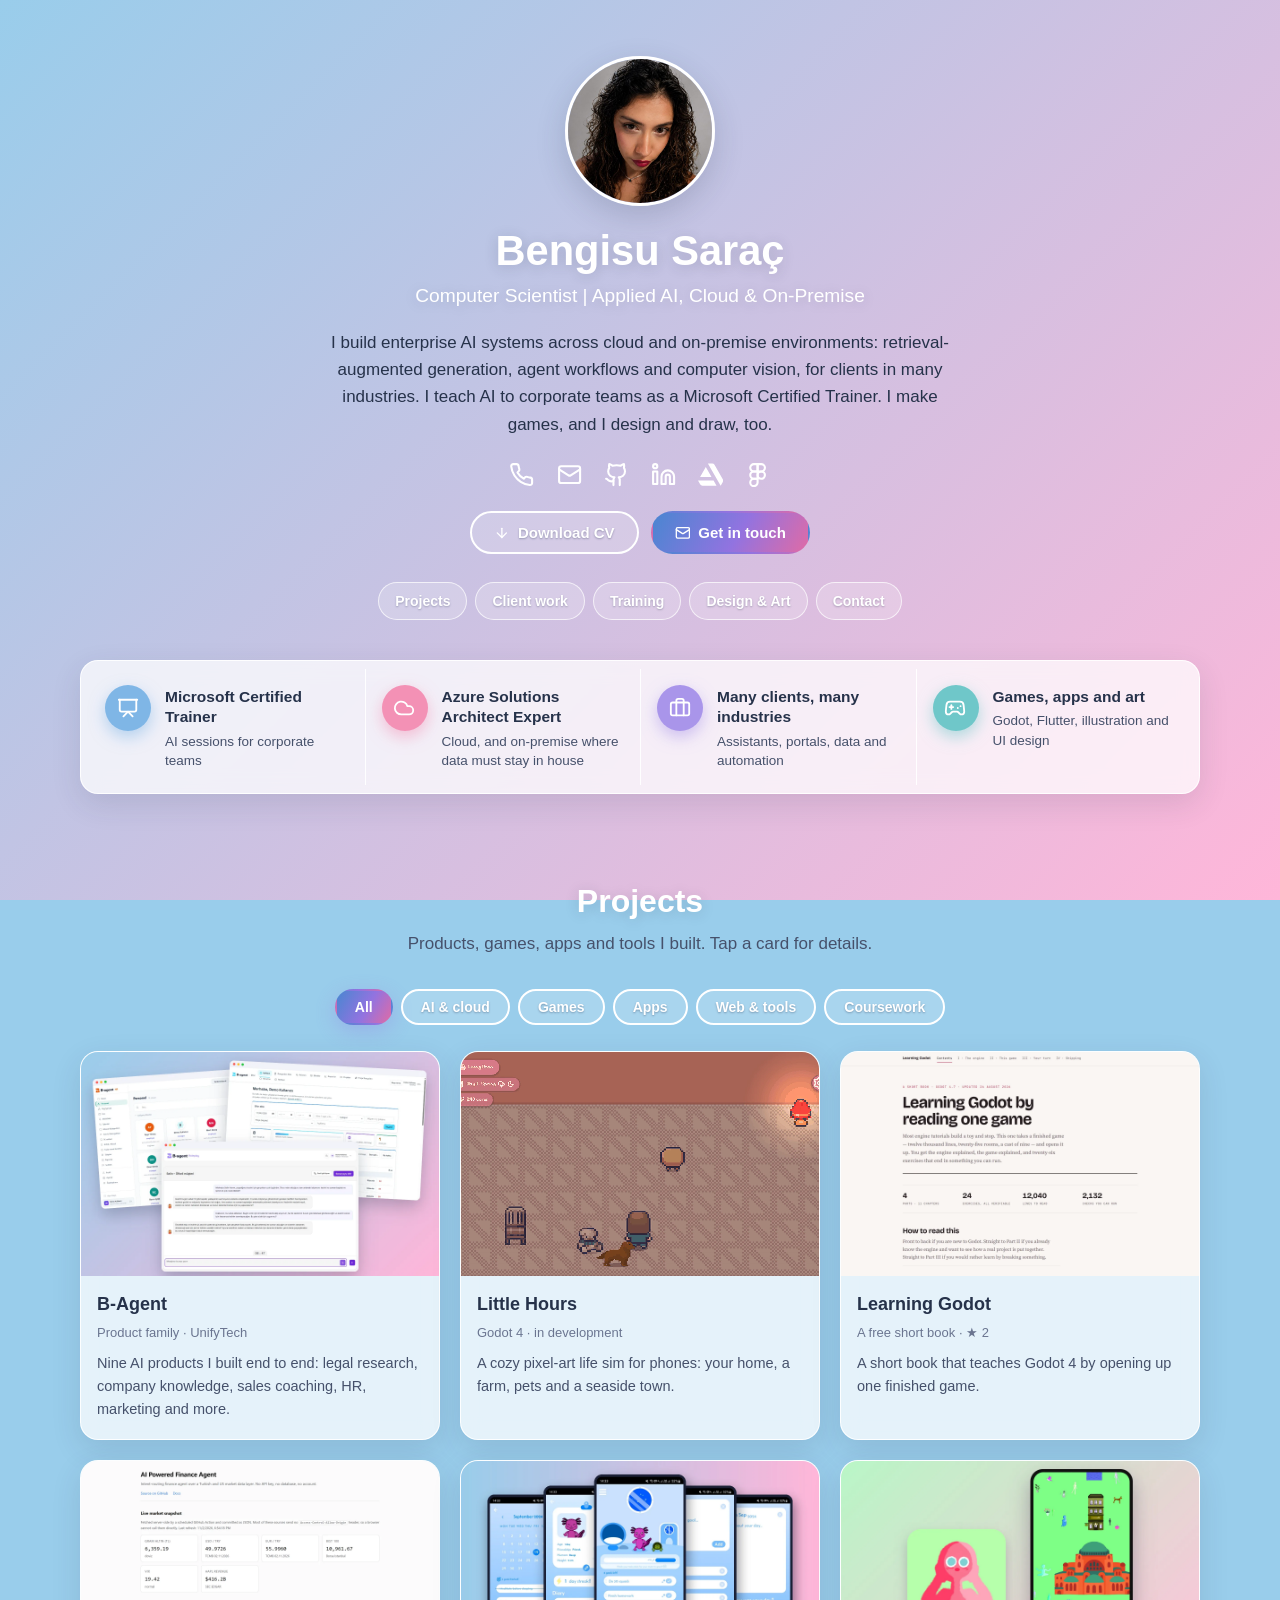
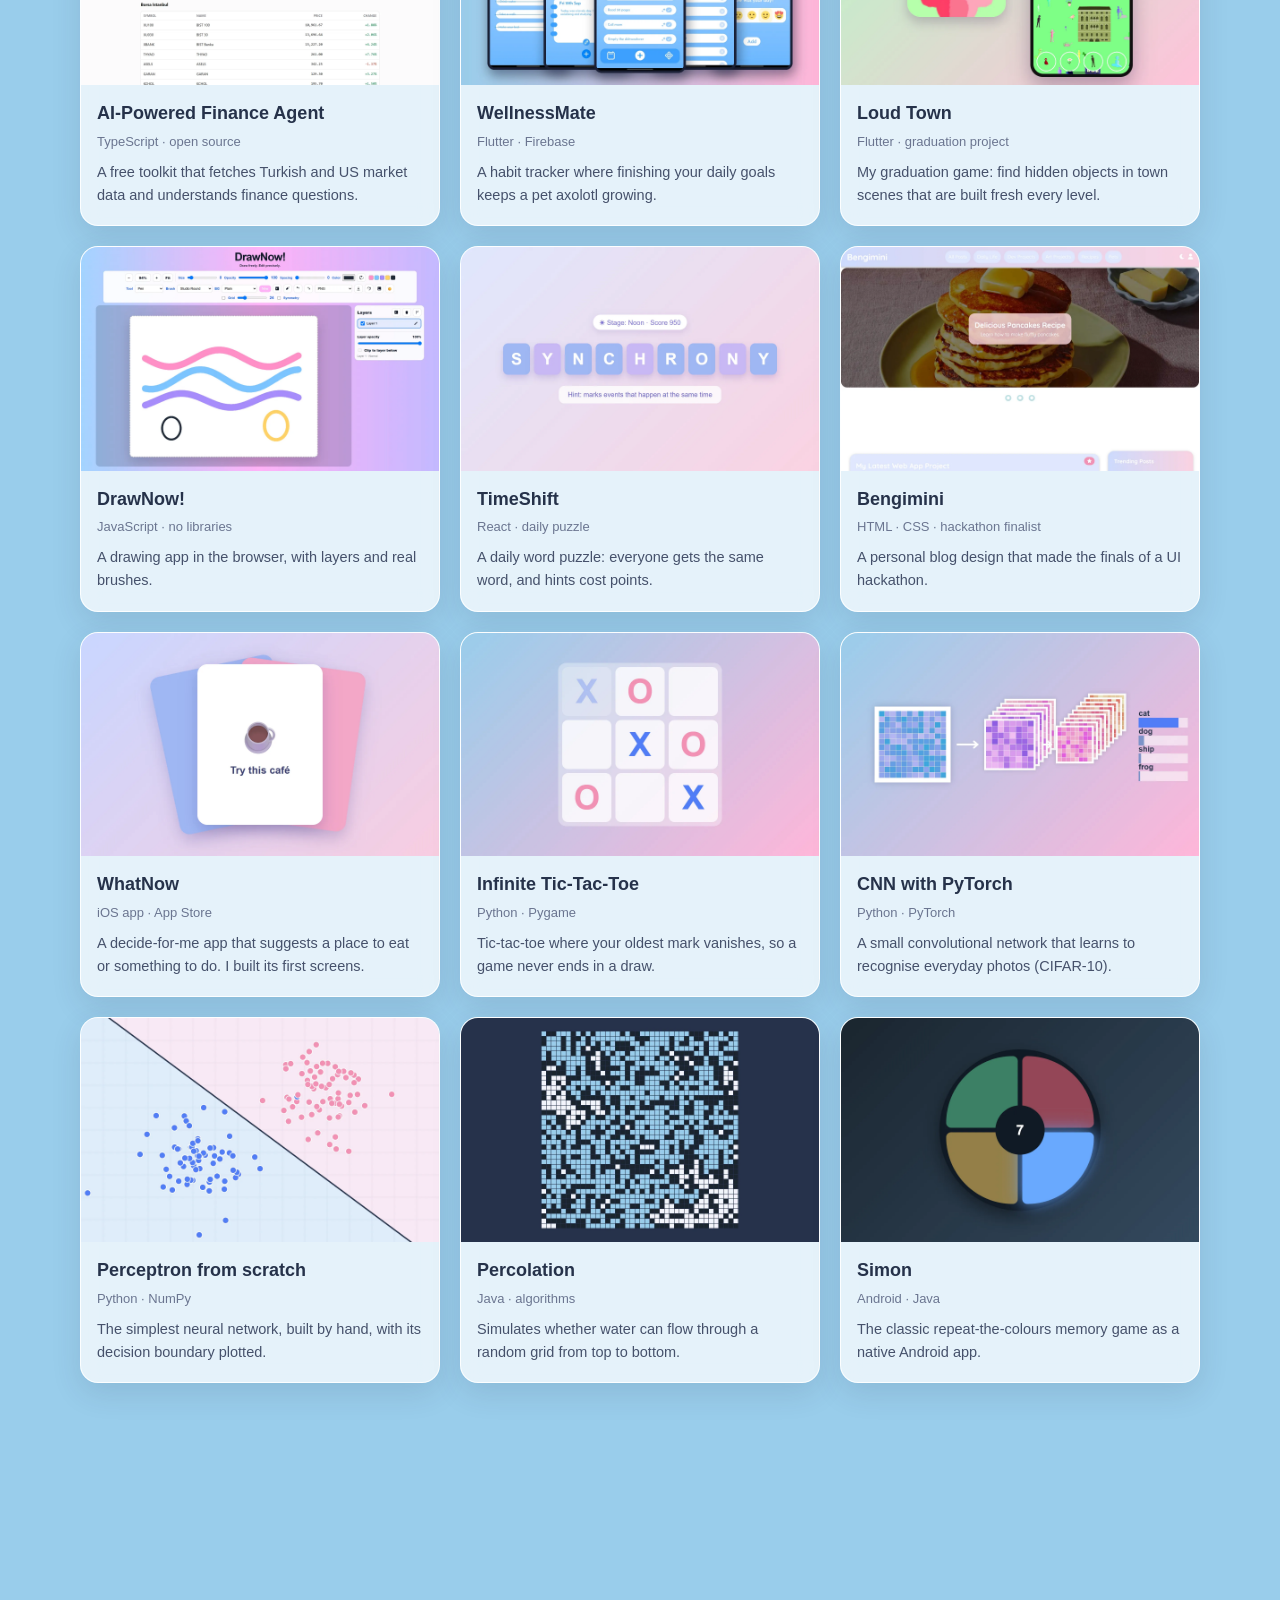
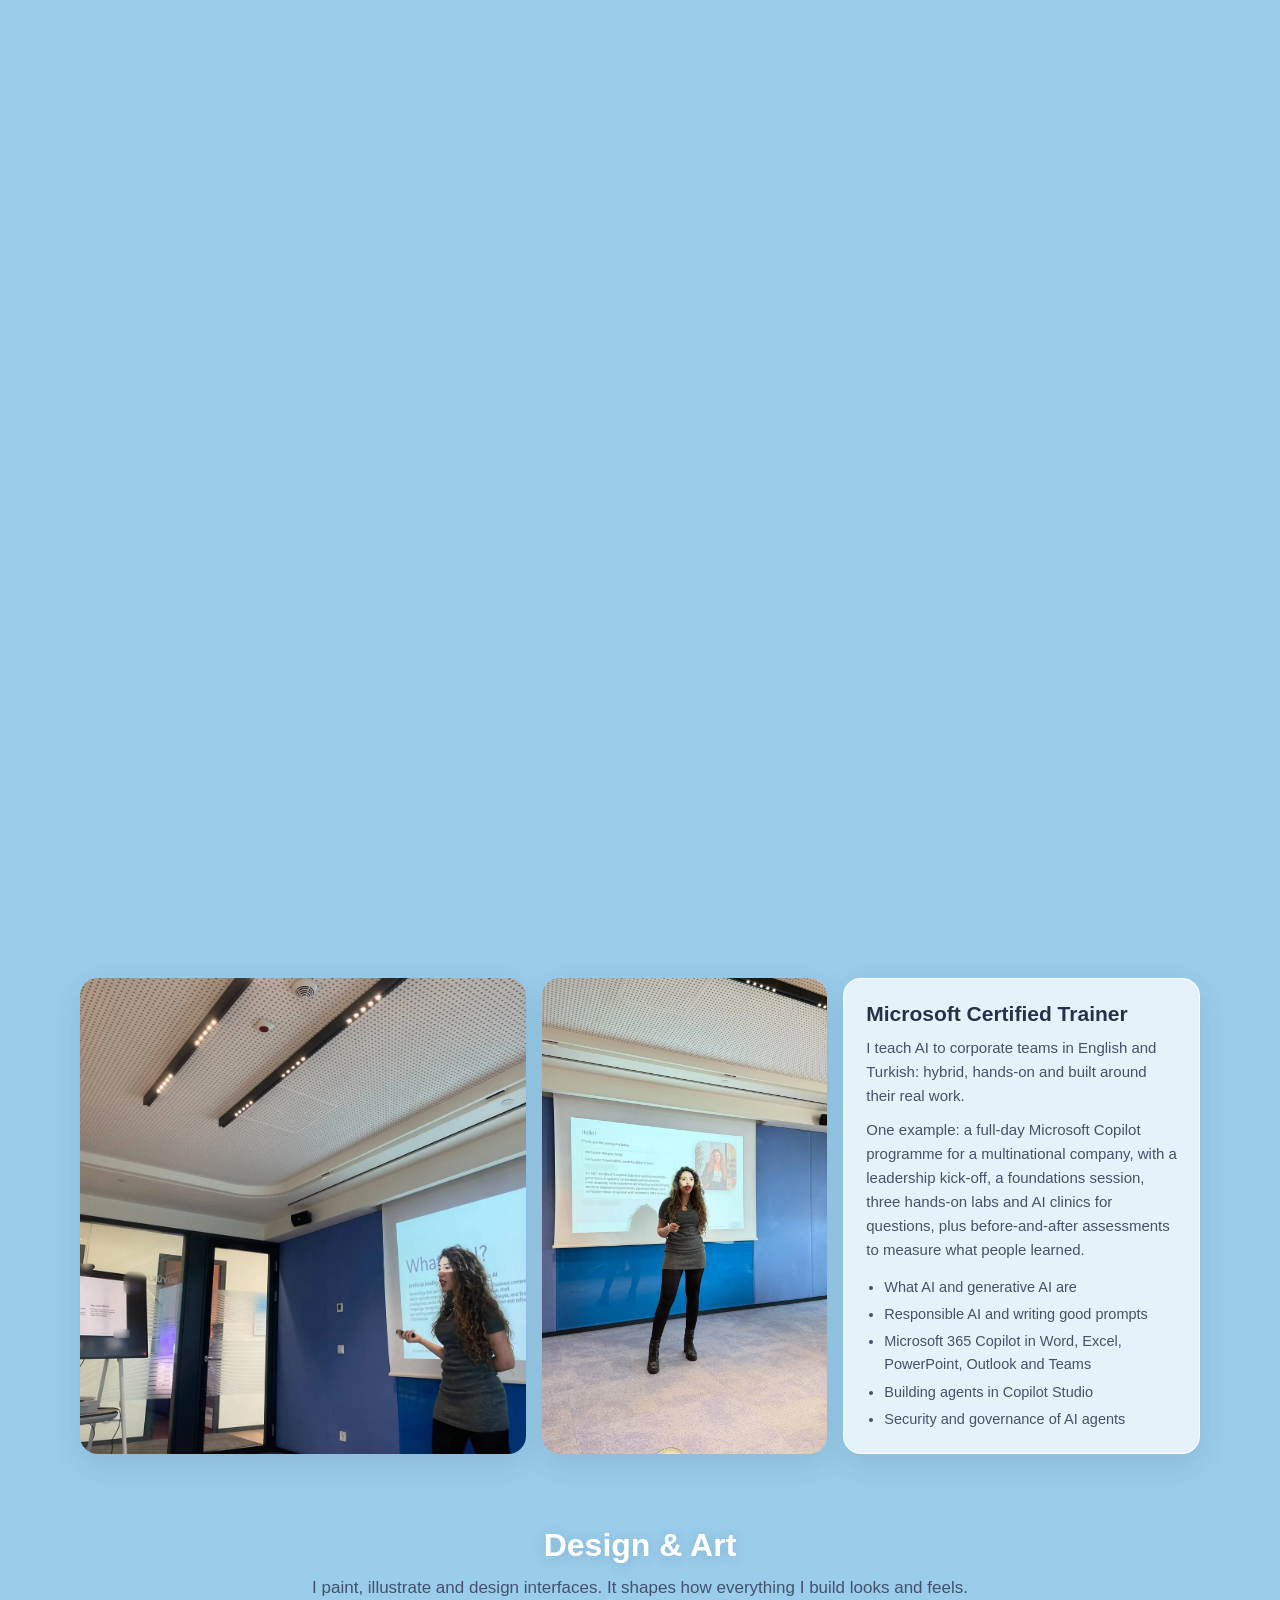
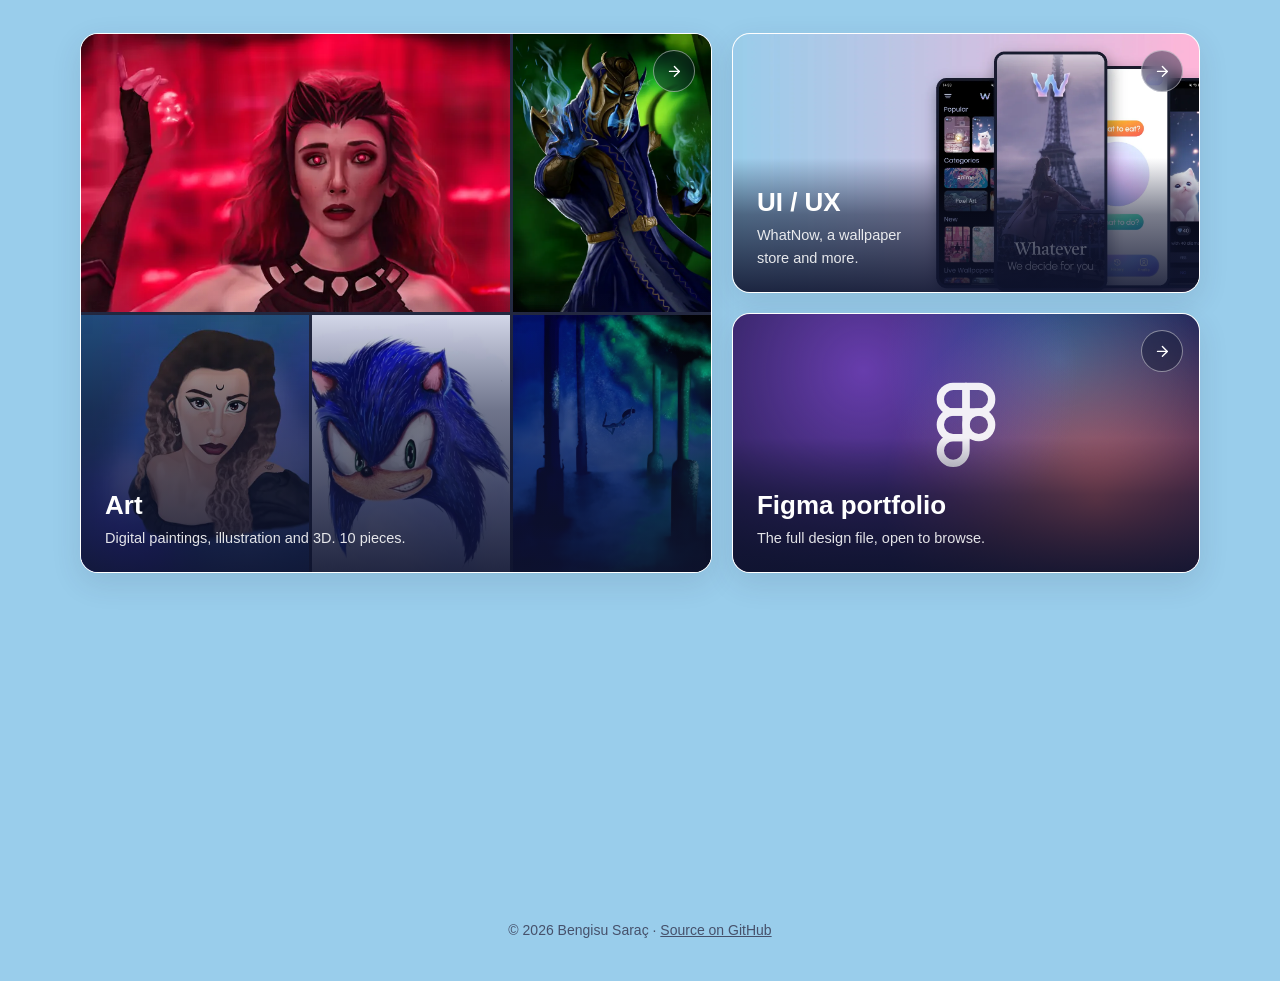
==== commit 08049138: "Art section: only my ArtStation pieces" ====
--- a/index.html
+++ b/index.html
@@ -232,7 +232,7 @@
             <img src="img/art/t/fall-1.webp" alt="" loading="lazy" style="object-position:50% 35%" />
           </div>
           <span class="arrow"><svg class="ic" aria-hidden="true"><use href="#i-right"></use></svg></span>
-          <div class="txt"><h3>Art</h3><p>Digital paintings, illustration, 3D and game art. 12 pieces.</p></div>
+          <div class="txt"><h3>Art</h3><p>Digital paintings, illustration and 3D. 10 pieces.</p></div>
         </a>
         <a class="craft ui reveal" href="uiux.html"><img src="img/uiux/cover.webp" alt="" loading="lazy" style="object-position:right top" /><span class="arrow"><svg class="ic" aria-hidden="true"><use href="#i-right"></use></svg></span><div class="txt"><h3>UI / UX</h3><p>WhatNow, a wallpaper store and more.</p></div></a>
         <a class="craft reveal" href="https://www.figma.com/design/cfYIqVr6bICi37Y1FilpQa/Figma-Portfolio?node-id=0-1&amp;t=ScNDVolUz8QFxUXT-1" target="_blank" rel="noopener"><div class="figma"><svg class="ic" aria-hidden="true"><use href="#i-figma"></use></svg></div><span class="arrow"><svg class="ic" aria-hidden="true"><use href="#i-right"></use></svg></span><div class="txt"><h3>Figma portfolio</h3><p>The full design file, open to browse.</p></div></a>
